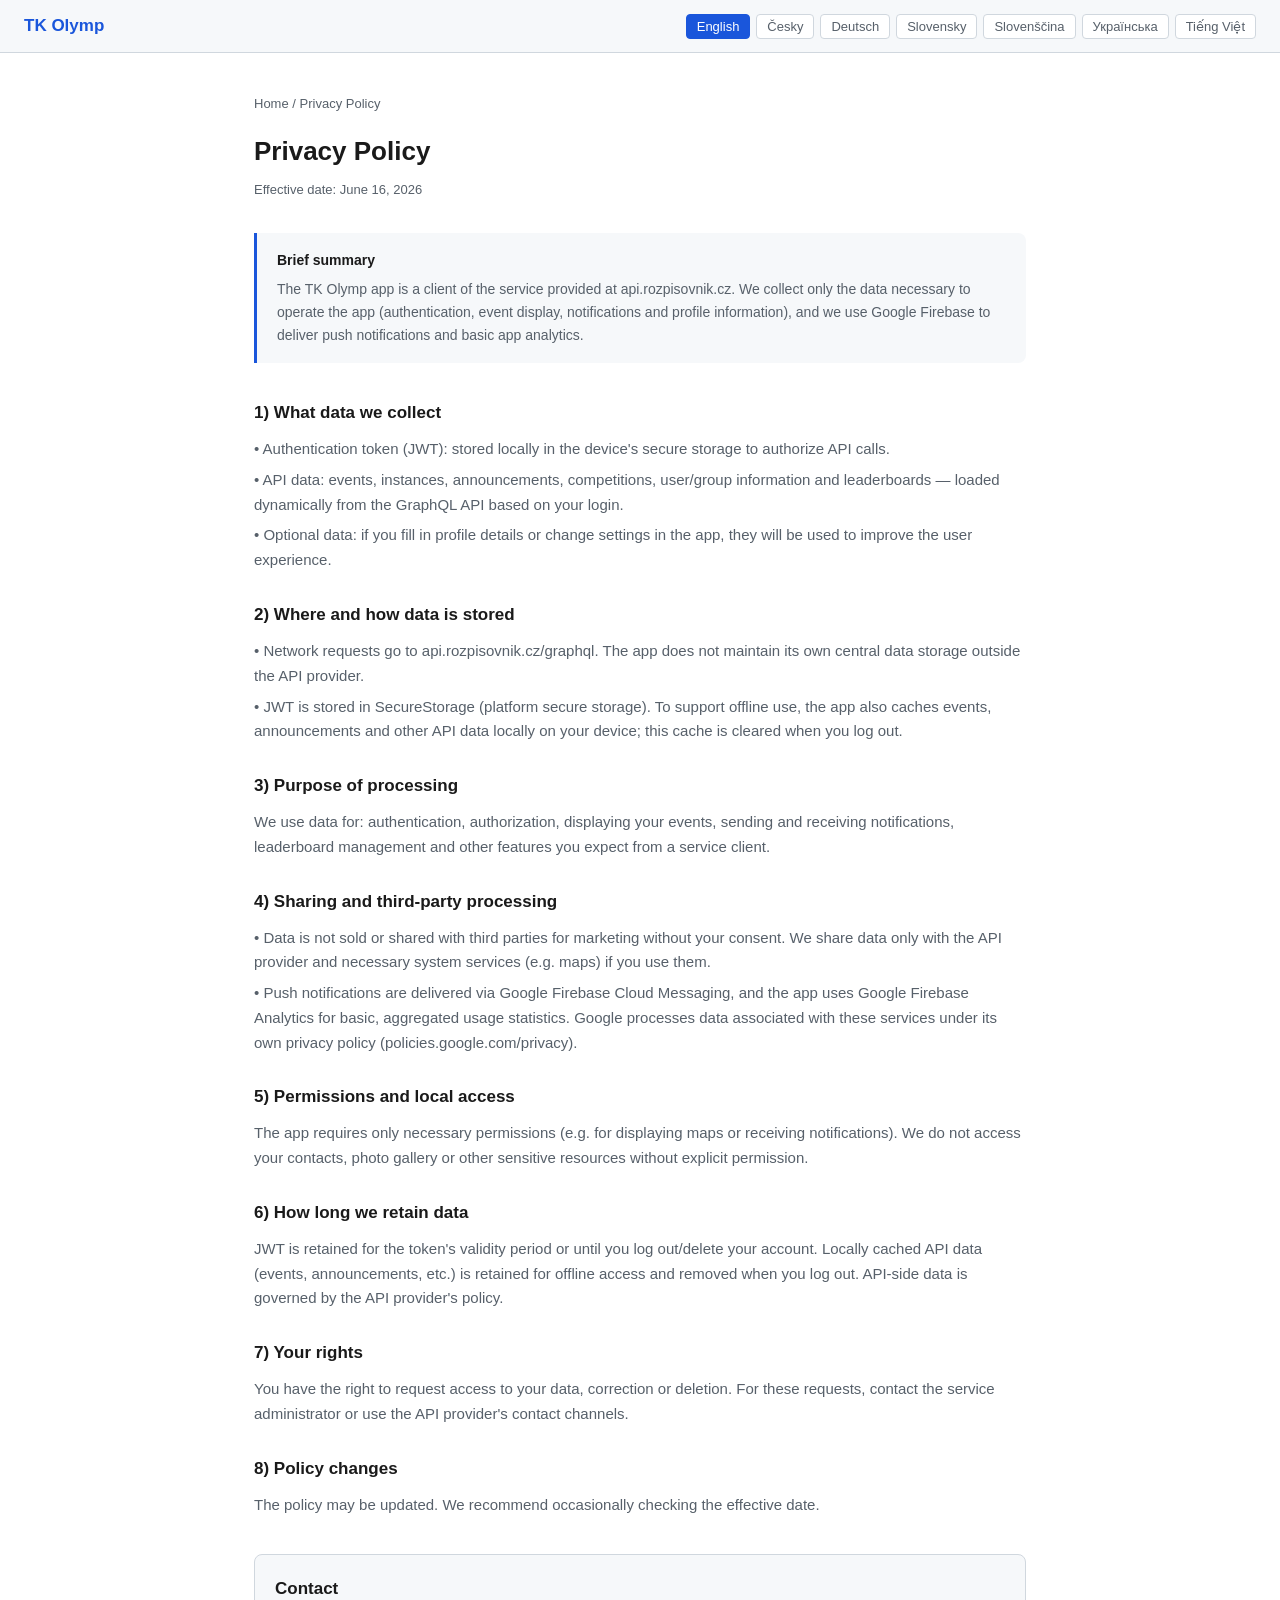
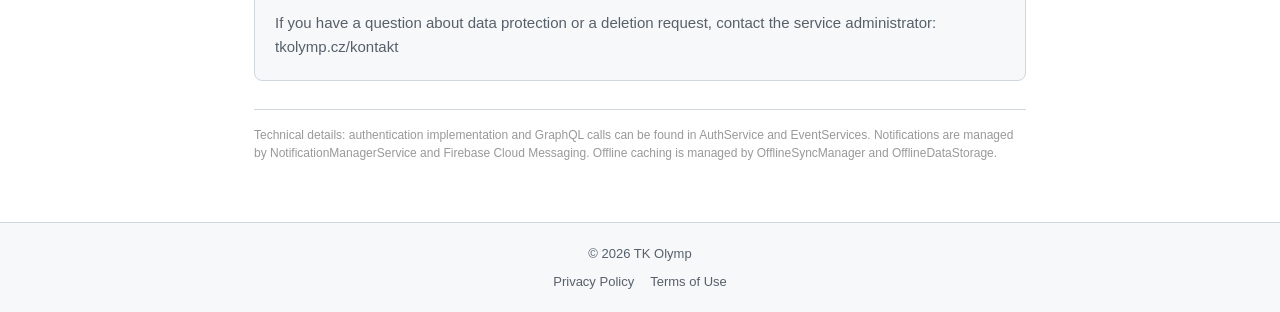
==== privacy/index.html @ d903c661 "Initial commit: privacy policy and terms of use in 7 languages Static GitHub Pages site with Privacy" ====
<!DOCTYPE html>
<html lang="en">
<head>
  <meta charset="UTF-8">
  <meta name="viewport" content="width=device-width, initial-scale=1.0">
  <title>Privacy Policy – TK Olymp</title>
  <link rel="stylesheet" href="../assets/style.css">
</head>
<body>
  <header>
    <a href="../index.html" class="logo">TK Olymp</a>
    <div class="lang-switcher" id="langSwitcher"></div>
  </header>

  <main>
    <div class="breadcrumb"><a href="../" id="breadcrumbHome">Home</a> / <span id="breadcrumbCurrent">Privacy Policy</span></div>
    <div class="doc-header">
      <h1 class="doc-page-title" id="pageTitle">Privacy Policy</h1>
      <div class="effective-date" id="effectiveDate"></div>
    </div>
    <div class="summary-box">
      <div class="summary-title" id="summaryTitle"></div>
      <div class="summary-text" id="summaryText"></div>
    </div>
    <div id="sections"></div>
    <div class="contact-box" id="contactBox">
      <div class="section-title" id="contactTitle"></div>
      <div class="section-body"><p id="contactText"></p></div>
    </div>
    <div class="technical-note" id="technicalNote"></div>
  </main>

  <footer>
    <div>© 2026 TK Olymp</div>
    <div class="footer-links">
      <a href="../privacy/" id="footerPrivacy">Privacy Policy</a>
      <a href="../terms/" id="footerTerms">Terms of Use</a>
    </div>
  </footer>

  <script>
  const CONTENT = {
    en: {
      pageTitle: "Privacy Policy",
      effectiveDate: "Effective date: June 16, 2026",
      summaryTitle: "Brief summary",
      summaryText: "The TK Olymp app is a client of the service provided at api.rozpisovnik.cz. We collect only the data necessary to operate the app (authentication, event display, notifications and profile information), and we use Google Firebase to deliver push notifications and basic app analytics.",
      sections: [
        { title: "1) What data we collect", body: ["• Authentication token (JWT): stored locally in the device's secure storage to authorize API calls.", "• API data: events, instances, announcements, competitions, user/group information and leaderboards — loaded dynamically from the GraphQL API based on your login.", "• Optional data: if you fill in profile details or change settings in the app, they will be used to improve the user experience."] },
        { title: "2) Where and how data is stored", body: ["• Network requests go to api.rozpisovnik.cz/graphql. The app does not maintain its own central data storage outside the API provider.", "• JWT is stored in SecureStorage (platform secure storage). To support offline use, the app also caches events, announcements and other API data locally on your device; this cache is cleared when you log out."] },
        { title: "3) Purpose of processing", body: ["We use data for: authentication, authorization, displaying your events, sending and receiving notifications, leaderboard management and other features you expect from a service client."] },
        { title: "4) Sharing and third-party processing", body: ["• Data is not sold or shared with third parties for marketing without your consent. We share data only with the API provider and necessary system services (e.g. maps) if you use them.", "• Push notifications are delivered via Google Firebase Cloud Messaging, and the app uses Google Firebase Analytics for basic, aggregated usage statistics. Google processes data associated with these services under its own privacy policy (policies.google.com/privacy)."] },
        { title: "5) Permissions and local access", body: ["The app requires only necessary permissions (e.g. for displaying maps or receiving notifications). We do not access your contacts, photo gallery or other sensitive resources without explicit permission."] },
        { title: "6) How long we retain data", body: ["JWT is retained for the token's validity period or until you log out/delete your account. Locally cached API data (events, announcements, etc.) is retained for offline access and removed when you log out. API-side data is governed by the API provider's policy."] },
        { title: "7) Your rights", body: ["You have the right to request access to your data, correction or deletion. For these requests, contact the service administrator or use the API provider's contact channels."] },
        { title: "8) Policy changes", body: ["The policy may be updated. We recommend occasionally checking the effective date."] },
      ],
      contactTitle: "Contact",
      contactText: "If you have a question about data protection or a deletion request, contact the service administrator: tkolymp.cz/kontakt",
      technicalNote: "Technical details: authentication implementation and GraphQL calls can be found in AuthService and EventServices. Notifications are managed by NotificationManagerService and Firebase Cloud Messaging. Offline caching is managed by OfflineSyncManager and OfflineDataStorage.",
      breadcrumbHome: "Home",
    },
    cs: {
      pageTitle: "Zásady ochrany osobních údajů",
      effectiveDate: "Datum účinnosti: 16. června 2026",
      summaryTitle: "Stručné shrnutí",
      summaryText: "Aplikace TK Olymp je klientem služby poskytované na api.rozpisovnik.cz. Shromažďujeme pouze nezbytná data pro provoz aplikace (autentizace, zobrazení událostí, oznámení a profilové informace) a používáme Google Firebase pro doručování notifikací a základní analytiku používání aplikace.",
      sections: [
        { title: "1) Jaká data shromažďujeme", body: ["• Autentizační token (JWT): ukládán lokálně ve zabezpečeném úložišti zařízení pro autorizaci volání API.", "• Data z API: události, instance, oznámení, soutěže, informace o uživatelích/skupinách a žebříčky — načítají se dynamicky z GraphQL API podle vašeho přihlášení.", "• Volitelná data: pokud v aplikaci vyplníte profilové údaje nebo upravíte nastavení, budou použita ke zlepšení uživatelské zkušenosti."] },
        { title: "2) Kde a jak jsou data uložena", body: ["• Síťové požadavky směřují na api.rozpisovnik.cz/graphql. Aplikace nevytváří vlastní centrální úložiště dat mimo poskytovatele API.", "• JWT je uložen v SecureStorage (platformní zabezpečené úložiště). Pro podporu offline používání aplikace také ukládá lokálně do zařízení události, oznámení a další data z API; tato lokální kopie se odstraní při odhlášení."] },
        { title: "3) Účel zpracování", body: ["Data používáme pro: autentizaci, autorizaci, zobrazování vašich událostí, odesílání a přijímání notifikací, správu žebříčků a dalších funkcí, které očekáváte od klienta služby."] },
        { title: "4) Sdílení a zpracování třetími stranami", body: ["• Data nejsou prodávána ani sdílena s třetími stranami pro marketing bez vašeho souhlasu. Sdílíme pouze s poskytovatelem API a s nezbytnými systémovými službami (např. mapy), pokud je použijete.", "• Push notifikace jsou doručovány přes Google Firebase Cloud Messaging a aplikace používá Google Firebase Analytics pro základní agregované statistiky používání. Google zpracovává data spojená s těmito službami podle vlastních zásad ochrany osobních údajů (policies.google.com/privacy)."] },
        { title: "5) Oprávnění a lokální přístup", body: ["Aplikace vyžaduje jen nezbytná oprávnění (např. pro zobrazování map nebo příjem notifikací). Nepřistupujeme k vašim kontaktům, fotogaleriím ani dalším citlivým zdrojům bez výslovného povolení."] },
        { title: "6) Jak dlouho data uchováváme", body: ["JWT je uchováván po dobu platnosti tokenu nebo dokud se odhlásíte/nesmažete účet. Lokálně uložená data z API (události, oznámení apod.) jsou uchovávána pro offline přístup a odstraněna při odhlášení. Data na straně API se řídí politikou poskytovatele API."] },
        { title: "7) Vaše práva", body: ["Máte právo požadovat přístup ke svým údajům, opravu nebo smazání. Pro tyto požadavky kontaktujte správce služby nebo použijte kontaktní kanály poskytovatele API."] },
        { title: "8) Změny zásad", body: ["Zásady mohou být aktualizovány. Doporučujeme občas zkontrolovat datum účinnosti."] },
      ],
      contactTitle: "Kontakt",
      contactText: "Máte-li dotaz k ochraně osobních údajů nebo žádost o výmaz, kontaktujte správce služby: tkolymp.cz/kontakt",
      technicalNote: "Technické detaily: implementace autentizace a volání GraphQL najdete v AuthService a EventServices. Notifikace spravuje NotificationManagerService a Firebase Cloud Messaging. Offline ukládání řeší OfflineSyncManager a OfflineDataStorage.",
      breadcrumbHome: "Domů",
    },
    de: {
      pageTitle: "Datenschutzrichtlinie",
      effectiveDate: "Gültigkeitsdatum: 16. Juni 2026",
      summaryTitle: "Kurze Zusammenfassung",
      summaryText: "Die TK-Olymp-App ist ein Client des Dienstes unter api.rozpisovnik.cz. Wir erfassen nur die für den Betrieb der App erforderlichen Daten (Authentifizierung, Ereignisanzeige, Benachrichtigungen und Profilinformationen) und nutzen Google Firebase zur Zustellung von Push-Benachrichtigungen und für grundlegende App-Analysen.",
      sections: [
        { title: "1) Welche Daten wir erfassen", body: ["• Authentifizierungstoken (JWT): lokal im sicheren Gerätespeicher gespeichert, um API-Aufrufe zu autorisieren.", "• API-Daten: Ereignisse, Instanzen, Ankündigungen, Wettbewerbe, Benutzer-/Gruppeninformationen und Ranglisten — dynamisch aus der GraphQL-API basierend auf Ihrer Anmeldung geladen.", "• Optionale Daten: Wenn Sie in der App Profildaten ausfüllen oder Einstellungen ändern, werden diese zur Verbesserung der Benutzererfahrung verwendet."] },
        { title: "2) Wo und wie Daten gespeichert werden", body: ["• Netzwerkanfragen gehen an api.rozpisovnik.cz/graphql. Die App unterhält keine eigene zentrale Datenspeicherung außerhalb des API-Anbieters.", "• JWT wird im SecureStorage (plattformsicherer Speicher) gespeichert. Zur Unterstützung der Offline-Nutzung speichert die App außerdem Ereignisse, Ankündigungen und andere API-Daten lokal auf Ihrem Gerät; dieser Cache wird beim Abmelden gelöscht."] },
        { title: "3) Zweck der Verarbeitung", body: ["Wir verwenden Daten für: Authentifizierung, Autorisierung, Anzeige Ihrer Ereignisse, Senden und Empfangen von Benachrichtigungen, Ranglisten-Verwaltung und andere Funktionen, die Sie von einem Dienst-Client erwarten."] },
        { title: "4) Weitergabe und Drittanbieterverarbeitung", body: ["• Daten werden nicht ohne Ihre Zustimmung für Marketing an Dritte verkauft oder weitergegeben. Wir teilen Daten nur mit dem API-Anbieter und notwendigen Systemdiensten (z. B. Karten), wenn Sie diese nutzen.", "• Push-Benachrichtigungen werden über Google Firebase Cloud Messaging zugestellt, und die App nutzt Google Firebase Analytics für grundlegende, aggregierte Nutzungsstatistiken. Google verarbeitet die mit diesen Diensten verbundenen Daten gemäß seiner eigenen Datenschutzrichtlinie (policies.google.com/privacy)."] },
        { title: "5) Berechtigungen und lokaler Zugriff", body: ["Die App benötigt nur notwendige Berechtigungen (z. B. für die Anzeige von Karten oder den Empfang von Benachrichtigungen). Wir greifen ohne ausdrückliche Genehmigung nicht auf Ihre Kontakte, Fotogalerie oder andere sensible Ressourcen zu."] },
        { title: "6) Wie lange wir Daten aufbewahren", body: ["JWT wird für die Gültigkeitsdauer des Tokens oder bis Sie sich abmelden/Ihr Konto löschen aufbewahrt. Lokal zwischengespeicherte API-Daten (Ereignisse, Ankündigungen usw.) werden für den Offline-Zugriff aufbewahrt und beim Abmelden entfernt. API-seitige Daten unterliegen der Richtlinie des API-Anbieters."] },
        { title: "7) Ihre Rechte", body: ["Sie haben das Recht, Zugang zu Ihren Daten, Berichtigung oder Löschung zu verlangen. Wenden Sie sich für diese Anfragen an den Dienstadministrator oder nutzen Sie die Kontaktkanäle des API-Anbieters."] },
        { title: "8) Änderungen der Richtlinie", body: ["Die Richtlinie kann aktualisiert werden. Wir empfehlen, das Gültigkeitsdatum gelegentlich zu überprüfen."] },
      ],
      contactTitle: "Kontakt",
      contactText: "Wenn Sie eine Frage zum Datenschutz oder einen Löschungsantrag haben, wenden Sie sich an den Dienstadministrator: tkolymp.cz/kontakt",
      technicalNote: "Technische Details: Authentifizierungsimplementierung und GraphQL-Aufrufe finden Sie in AuthService und EventServices. Benachrichtigungen werden vom NotificationManagerService und Firebase Cloud Messaging verwaltet. Die Offline-Zwischenspeicherung erfolgt über OfflineSyncManager und OfflineDataStorage.",
      breadcrumbHome: "Startseite",
    },
    sk: {
      pageTitle: "Zásady ochrany osobných údajov",
      effectiveDate: "Dátum účinnosti: 16. júna 2026",
      summaryTitle: "Stručné zhrnutie",
      summaryText: "Aplikácia TK Olymp je klientom služby poskytovanej na api.rozpisovnik.cz. Zhromažďujeme iba nevyhnutné údaje na prevádzku aplikácie (autentifikácia, zobrazenie udalostí, oznámenia a profilové informácie) a používame Google Firebase na doručovanie push notifikácií a základnú analytiku používania aplikácie.",
      sections: [
        { title: "1) Aké údaje zhromažďujeme", body: ["• Autentifikačný token (JWT): uložený lokálne v zabezpečenom úložisku zariadenia na autorizáciu volaní API.", "• Údaje z API: udalosti, inštancie, oznámenia, súťaže, informácie o používateľoch/skupinách a rebríčky — načítavajú sa dynamicky z GraphQL API podľa vášho prihlásenia.", "• Voliteľné údaje: ak v aplikácii vyplníte profilové údaje alebo upravíte nastavenia, budú použité na zlepšenie používateľského zážitku."] },
        { title: "2) Kde a ako sú údaje uložené", body: ["• Sieťové požiadavky smerujú na api.rozpisovnik.cz/graphql. Aplikácia nevytvára vlastné centrálne úložisko údajov mimo poskytovateľa API.", "• JWT je uložený v SecureStorage (platformné zabezpečené úložisko). Na podporu offline používania aplikácia tiež lokálne ukladá udalosti, oznámenia a ďalšie údaje z API na vaše zariadenie; táto kópia sa odstráni pri odhlásení."] },
        { title: "3) Účel spracovania", body: ["Údaje používame na: autentifikáciu, autorizáciu, zobrazovanie vašich udalostí, odosielanie a prijímanie notifikácií, správu rebríčkov a ďalších funkcií, ktoré očakávate od klienta služby."] },
        { title: "4) Zdieľanie a spracovanie tretími stranami", body: ["• Údaje nie sú predávané ani zdieľané s tretími stranami na marketing bez vášho súhlasu. Údaje zdieľame iba s poskytovateľom API a nevyhnutnými systémovými službami (napr. mapy), ak ich používate.", "• Push notifikácie sú doručované cez Google Firebase Cloud Messaging a aplikácia používa Google Firebase Analytics na základné agregované štatistiky používania. Google spracúva údaje spojené s týmito službami podľa svojich vlastných zásad ochrany osobných údajov (policies.google.com/privacy)."] },
        { title: "5) Oprávnenia a lokálny prístup", body: ["Aplikácia vyžaduje iba nevyhnutné oprávnenia (napr. na zobrazovanie máp alebo príjem notifikácií). Nepristupujeme k vašim kontaktom, fotogalérii ani iným citlivým zdrojom bez výslovného povolenia."] },
        { title: "6) Ako dlho údaje uchovávame", body: ["JWT je uchovávaný po dobu platnosti tokenu alebo kým sa neodhlásite/nezmažete účet. Lokálne uložené údaje z API (udalosti, oznámenia atď.) sú uchovávané pre offline prístup a odstránené pri odhlásení. Údaje na strane API sa riadia politikou poskytovateľa API."] },
        { title: "7) Vaše práva", body: ["Máte právo požadovať prístup k svojim údajom, opravu alebo výmaz. Pre tieto požiadavky kontaktujte správcu služby alebo použite kontaktné kanály poskytovateľa API."] },
        { title: "8) Zmeny zásad", body: ["Zásady môžu byť aktualizované. Odporúčame príležitostne skontrolovať dátum účinnosti."] },
      ],
      contactTitle: "Kontakt",
      contactText: "Ak máte otázku k ochrane osobných údajov alebo žiadosť o výmaz, kontaktujte správcu služby: tkolymp.cz/kontakt",
      technicalNote: "Technické detaily: implementácia autentifikácie a volania GraphQL nájdete v AuthService a EventServices. Notifikácie spravuje NotificationManagerService a Firebase Cloud Messaging. Offline ukladanie zabezpečuje OfflineSyncManager a OfflineDataStorage.",
      breadcrumbHome: "Domov",
    },
    sl: {
      pageTitle: "Politika zasebnosti",
      effectiveDate: "Datum veljavnosti: 16. junij 2026",
      summaryTitle: "Kratki povzetek",
      summaryText: "Aplikacija TK Olymp je odjemalec storitve na api.rozpisovnik.cz. Zbiramo le podatke, ki so nujni za delovanje aplikacije (avtentikacija, prikaz dogodkov, obvestila in profilne informacije), ter uporabljamo Google Firebase za dostavo potisnih obvestil in osnovno analitiko uporabe aplikacije.",
      sections: [
        { title: "1) Katere podatke zbiramo", body: ["• Žeton za avtentikacijo (JWT): shranjen lokalno v varnem pomnilniku naprave za avtorizacijo klicev API.", "• Podatki iz API: dogodki, primerki, obvestila, tekmovanja, informacije o uporabnikih/skupinah in lestvice — dinamično naloženo iz GraphQL API glede na vašo prijavo.", "• Neobvezni podatki: če v aplikaciji izpolnite profilne podatke ali spremenite nastavitve, bodo uporabljeni za izboljšanje uporabniške izkušnje."] },
        { title: "2) Kje in kako so podatki shranjeni", body: ["• Omrežne zahteve gredo na api.rozpisovnik.cz/graphql. Aplikacija ne vzdržuje lastnega centralnega shranjevanja podatkov zunaj ponudnika API.", "• JWT je shranjen v SecureStorage (platformno varno shranišče). Za podporo offline uporabe aplikacija na vašo napravo lokalno shrani tudi dogodke, obvestila in druge podatke iz API; ta lokalna kopija se izbriše ob odjavi."] },
        { title: "3) Namen obdelave", body: ["Podatke uporabljamo za: avtentikacijo, avtorizacijo, prikaz vaših dogodkov, pošiljanje in prejemanje obvestil, upravljanje lestvic in druge funkcije, ki jih pričakujete od odjemalca storitve."] },
        { title: "4) Deljenje in obdelava s tretjimi osebami", body: ["• Podatkov brez vašega soglasja ne prodajamo ali delimo s tretjimi osebami za trženje. Podatke delimo samo s ponudnikom API in nujnimi sistemskimi storitvami (npr. zemljevidi), če jih uporabljate.", "• Potisna obvestila so dostavljena prek Google Firebase Cloud Messaging, aplikacija pa uporablja Google Firebase Analytics za osnovne, agregirane statistike uporabe. Google obdeluje podatke, povezane s temi storitvami, v skladu s svojo lastno politiko zasebnosti (policies.google.com/privacy)."] },
        { title: "5) Dovoljenja in lokalni dostop", body: ["Aplikacija zahteva le nujna dovoljenja (npr. za prikaz zemljevidov ali prejemanje obvestil). Brez izrecnega dovoljenja ne dostopamo do vaših stikov, fotogalerije ali drugih občutljivih virov."] },
        { title: "6) Kako dolgo hranimo podatke", body: ["JWT se hrani za čas veljavnosti žetona ali dokler se ne odjavite/izbrišete računa. Lokalno shranjeni podatki iz API (dogodki, obvestila itd.) so shranjeni za offline dostop in odstranjeni ob odjavi. Podatki na strani API se ravnajo po pravilih ponudnika API."] },
        { title: "7) Vaše pravice", body: ["Imate pravico zahtevati dostop do svojih podatkov, popravek ali izbris. Za te zahteve se obrnite na skrbnika storitve ali uporabite kontaktne kanale ponudnika API."] },
        { title: "8) Spremembe pravilnika", body: ["Pravilnik se lahko posodobi. Priporočamo, da občasno preverite datum veljavnosti."] },
      ],
      contactTitle: "Kontakt",
      contactText: "Če imate vprašanje o varstvu podatkov ali zahtevo za izbris, se obrnite na skrbnika storitve: tkolymp.cz/kontakt",
      technicalNote: "Tehnične podrobnosti: implementacijo avtentikacije in klice GraphQL najdete v AuthService in EventServices. Obvestila upravljata NotificationManagerService in Firebase Cloud Messaging. Offline predpomnjenje upravljata OfflineSyncManager in OfflineDataStorage.",
      breadcrumbHome: "Domov",
    },
    uk: {
      pageTitle: "Політика конфіденційності",
      effectiveDate: "Дата набрання чинності: 16 червня 2026 року",
      summaryTitle: "Короткий підсумок",
      summaryText: "Додаток TK Olymp є клієнтом сервісу api.rozpisovnik.cz. Ми збираємо лише ті дані, які необхідні для роботи додатку (автентифікація, відображення заходів, сповіщення та інформація профілю), а також використовуємо Google Firebase для доставки push-сповіщень та базової аналітики використання додатку.",
      sections: [
        { title: "1) Які дані ми збираємо", body: ["• Токен автентифікації (JWT): зберігається локально у захищеному сховищі пристрою для авторизації викликів API.", "• Дані з API: заходи, екземпляри, оголошення, змагання, інформація про користувачів/групи та таблиці лідерів — динамічно завантажуються з GraphQL API відповідно до вашого входу.", "• Необов'язкові дані: якщо ви заповнюєте дані профілю або змінюєте налаштування в додатку, вони будуть використані для покращення вашого досвіду."] },
        { title: "2) Де і як зберігаються дані", body: ["• Мережеві запити надсилаються на api.rozpisovnik.cz/graphql. Додаток не підтримує власного центрального сховища даних поза постачальником API.", "• JWT зберігається в SecureStorage (платформне захищене сховище). Для підтримки роботи без інтернету додаток також локально зберігає на вашому пристрої заходи, оголошення та інші дані з API; ця локальна копія видаляється при виході з системи."] },
        { title: "3) Мета обробки", body: ["Ми використовуємо дані для: автентифікації, авторизації, відображення ваших заходів, надсилання та отримання сповіщень, керування таблицями лідерів та інших функцій, які ви очікуєте від клієнта сервісу."] },
        { title: "4) Передача та обробка третіми особами", body: ["• Ми не продаємо і не передаємо дані третім особам для маркетингових цілей без вашої згоди. Ми передаємо дані лише постачальнику API та необхідним системним сервісам (наприклад, картам), якщо ви їх використовуєте.", "• Push-сповіщення доставляються через Google Firebase Cloud Messaging, а додаток використовує Google Firebase Analytics для базової, агрегованої статистики використання. Google обробляє дані, пов'язані з цими сервісами, відповідно до власної політики конфіденційності (policies.google.com/privacy)."] },
        { title: "5) Дозволи та локальний доступ", body: ["Додаток запитує лише необхідні дозволи (наприклад, для відображення карт або отримання сповіщень). Без явного дозволу ми не отримуємо доступ до ваших контактів, фотогалереї або інших конфіденційних ресурсів."] },
        { title: "6) Як довго ми зберігаємо дані", body: ["JWT зберігається протягом терміну дії токена або до виходу з системи/видалення акаунта. Локально збережені дані з API (заходи, оголошення тощо) зберігаються для доступу без інтернету та видаляються при виході з системи. Дані на стороні API регулюються правилами постачальника API."] },
        { title: "7) Ваші права", body: ["Ви маєте право запитувати доступ до своїх даних, їх виправлення або видалення. Для таких запитів зверніться до адміністратора сервісу або скористайтеся контактними каналами постачальника API."] },
        { title: "8) Зміни до політики", body: ["Політика може оновлюватися. Рекомендуємо час від часу перевіряти дату набрання чинності."] },
      ],
      contactTitle: "Контакт",
      contactText: "Якщо у вас є питання щодо захисту даних або запит на видалення, зверніться до адміністратора сервісу: tkolymp.cz/kontakt",
      technicalNote: "Технічні деталі: реалізацію автентифікації та виклики GraphQL можна знайти в AuthService та EventServices. Сповіщеннями керують NotificationManagerService та Firebase Cloud Messaging. Кешуванням для роботи без інтернету керують OfflineSyncManager та OfflineDataStorage.",
      breadcrumbHome: "Головна",
    },
    vi: {
      pageTitle: "Chính sách bảo mật",
      effectiveDate: "Ngày có hiệu lực: 16 tháng 6 năm 2026",
      summaryTitle: "Tóm tắt ngắn gọn",
      summaryText: "Ứng dụng TK Olymp là khách hàng của dịch vụ tại api.rozpisovnik.cz. Chúng tôi chỉ thu thập dữ liệu cần thiết để vận hành ứng dụng (xác thực, hiển thị sự kiện, thông báo và thông tin hồ sơ), và chúng tôi sử dụng Google Firebase để gửi thông báo đẩy và phân tích sử dụng ứng dụng cơ bản.",
      sections: [
        { title: "1) Dữ liệu chúng tôi thu thập", body: ["• Mã thông báo xác thực (JWT): được lưu trữ cục bộ trong bộ nhớ an toàn của thiết bị để ủy quyền các lệnh gọi API.", "• Dữ liệu từ API: sự kiện, phiên bản, thông báo, giải đấu, thông tin người dùng/nhóm và bảng xếp hạng — được tải động từ GraphQL API dựa trên đăng nhập của bạn.", "• Dữ liệu tùy chọn: nếu bạn điền thông tin hồ sơ hoặc thay đổi cài đặt trong ứng dụng, chúng sẽ được sử dụng để cải thiện trải nghiệm người dùng."] },
        { title: "2) Dữ liệu được lưu trữ ở đâu và như thế nào", body: ["• Các yêu cầu mạng đến api.rozpisovnik.cz/graphql. Ứng dụng không duy trì kho lưu trữ dữ liệu trung tâm riêng bên ngoài nhà cung cấp API.", "• JWT được lưu trong SecureStorage (bộ nhớ an toàn của nền tảng). Để hỗ trợ sử dụng ngoại tuyến, ứng dụng cũng lưu trữ cục bộ trên thiết bị của bạn các sự kiện, thông báo và dữ liệu API khác; bộ nhớ đệm này sẽ bị xóa khi bạn đăng xuất."] },
        { title: "3) Mục đích xử lý", body: ["Chúng tôi sử dụng dữ liệu để: xác thực, ủy quyền, hiển thị sự kiện của bạn, gửi và nhận thông báo, quản lý bảng xếp hạng và các tính năng khác mà bạn mong đợi từ khách hàng dịch vụ."] },
        { title: "4) Chia sẻ và xử lý bởi bên thứ ba", body: ["• Chúng tôi không bán hoặc chia sẻ dữ liệu với bên thứ ba cho mục đích tiếp thị mà không có sự đồng ý của bạn. Chúng tôi chỉ chia sẻ dữ liệu với nhà cung cấp API và các dịch vụ hệ thống cần thiết (ví dụ: bản đồ), nếu bạn sử dụng chúng.", "• Thông báo đẩy được gửi qua Google Firebase Cloud Messaging, và ứng dụng sử dụng Google Firebase Analytics để thống kê sử dụng cơ bản, tổng hợp. Google xử lý dữ liệu liên quan đến các dịch vụ này theo chính sách bảo mật riêng của họ (policies.google.com/privacy)."] },
        { title: "5) Quyền và truy cập cục bộ", body: ["Ứng dụng chỉ yêu cầu các quyền cần thiết (ví dụ: để hiển thị bản đồ hoặc nhận thông báo). Không có sự đồng ý rõ ràng, chúng tôi không truy cập danh bạ, thư viện ảnh hoặc tài nguyên nhạy cảm khác của bạn."] },
        { title: "6) Thời gian lưu trữ dữ liệu", body: ["JWT được lưu trữ trong thời hạn hiệu lực của token hoặc cho đến khi bạn đăng xuất/xóa tài khoản. Dữ liệu API được lưu trữ cục bộ (sự kiện, thông báo, v.v.) được giữ lại để truy cập ngoại tuyến và bị xóa khi bạn đăng xuất. Dữ liệu phía API được điều chỉnh bởi các quy tắc của nhà cung cấp API."] },
        { title: "7) Quyền của bạn", body: ["Bạn có quyền yêu cầu quyền truy cập vào dữ liệu của mình, sửa chữa hoặc xóa. Để có những yêu cầu này, hãy liên hệ với quản trị viên dịch vụ hoặc sử dụng các kênh liên hệ của nhà cung cấp API."] },
        { title: "8) Thay đổi chính sách", body: ["Chính sách có thể được cập nhật. Chúng tôi khuyến nghị bạn thỉnh thoảng kiểm tra ngày có hiệu lực."] },
      ],
      contactTitle: "Liên hệ",
      contactText: "Nếu bạn có câu hỏi về bảo vệ dữ liệu hoặc yêu cầu xóa, hãy liên hệ với quản trị viên dịch vụ: tkolymp.cz/kontakt",
      technicalNote: "Chi tiết kỹ thuật: triển khai xác thực và các cuộc gọi GraphQL có thể được tìm thấy trong AuthService và EventServices. Thông báo được quản lý bởi NotificationManagerService và Firebase Cloud Messaging. Bộ nhớ đệm ngoại tuyến được quản lý bởi OfflineSyncManager và OfflineDataStorage.",
      breadcrumbHome: "Trang chủ",
    },
  };

  const LANG_NAMES = { en: "English", cs: "Česky", de: "Deutsch", sk: "Slovensky", sl: "Slovenščina", uk: "Українська", vi: "Tiếng Việt" };

  function detectLang() {
    const p = new URLSearchParams(window.location.search).get('lang');
    if (p && CONTENT[p]) return p;
    const stored = localStorage.getItem('tkolymp-lang');
    if (stored && CONTENT[stored]) return stored;
    const bl = (navigator.language || 'en').split('-')[0];
    const mapped = bl === 'ua' ? 'uk' : bl;
    return CONTENT[mapped] ? mapped : 'en';
  }

  function applyLang(lang) {
    localStorage.setItem('tkolymp-lang', lang);
    const C = CONTENT[lang];

    document.getElementById('breadcrumbHome').textContent = C.breadcrumbHome;
    document.getElementById('breadcrumbCurrent').textContent = C.pageTitle;
    document.getElementById('pageTitle').textContent = C.pageTitle;
    document.getElementById('effectiveDate').textContent = C.effectiveDate;
    document.getElementById('summaryTitle').textContent = C.summaryTitle;
    document.getElementById('summaryText').textContent = C.summaryText;
    document.getElementById('contactTitle').textContent = C.contactTitle;
    document.getElementById('contactText').textContent = C.contactText;
    document.getElementById('technicalNote').textContent = C.technicalNote;
    document.getElementById('footerPrivacy').textContent = C.pageTitle;
    document.getElementById('footerTerms').textContent = lang === 'en' ? 'Terms of Use' : (CONTENT[lang] ? C.pageTitle === C.pageTitle : '');

    // Footer terms label per lang
    const termsLabels = { en: "Terms of Use", cs: "Podmínky používání", de: "Nutzungsbedingungen", sk: "Podmienky používania", sl: "Pogoji uporabe", uk: "Умови використання", vi: "Điều khoản sử dụng" };
    document.getElementById('footerTerms').textContent = termsLabels[lang] || "Terms of Use";

    document.getElementById('footerPrivacy').href = `../privacy/?lang=${lang}`;
    document.getElementById('footerTerms').href = `../terms/?lang=${lang}`;
    document.getElementById('breadcrumbHome').href = `../?lang=${lang}`;
    document.title = `${C.pageTitle} – TK Olymp`;

    // Render sections
    const container = document.getElementById('sections');
    container.innerHTML = '';
    C.sections.forEach(sec => {
      const div = document.createElement('div');
      div.className = 'doc-section';
      const h2 = document.createElement('h2');
      h2.className = 'section-title';
      h2.textContent = sec.title;
      div.appendChild(h2);
      const body = document.createElement('div');
      body.className = 'section-body';
      sec.body.forEach(line => {
        const p = document.createElement('p');
        p.textContent = line;
        body.appendChild(p);
      });
      div.appendChild(body);
      container.appendChild(div);
    });

    document.querySelectorAll('.lang-btn').forEach(b => b.classList.toggle('active', b.dataset.lang === lang));
    const url = new URL(window.location);
    url.searchParams.set('lang', lang);
    history.replaceState({}, '', url);
  }

  // Build lang switcher
  const switcher = document.getElementById('langSwitcher');
  Object.entries(LANG_NAMES).forEach(([code, name]) => {
    const btn = document.createElement('button');
    btn.className = 'lang-btn';
    btn.dataset.lang = code;
    btn.textContent = name;
    btn.onclick = () => applyLang(code);
    switcher.appendChild(btn);
  });

  applyLang(detectLang());
  </script>
</body>
</html>
---- assets/style.css ----
:root {
  --bg: #ffffff;
  --surface: #f6f8fa;
  --text: #1a1a1a;
  --text-secondary: #57606a;
  --accent: #1a56db;
  --border: #d0d7de;
  --max-width: 820px;
  --font: -apple-system, BlinkMacSystemFont, "Segoe UI", Roboto, sans-serif;
}

* { box-sizing: border-box; margin: 0; padding: 0; }

body {
  font-family: var(--font);
  font-size: 16px;
  line-height: 1.65;
  color: var(--text);
  background: var(--bg);
  min-height: 100vh;
  display: flex;
  flex-direction: column;
}

a { color: var(--accent); }

/* Header */
header {
  background: var(--surface);
  border-bottom: 1px solid var(--border);
  padding: 12px 24px;
  display: flex;
  align-items: center;
  justify-content: space-between;
  gap: 16px;
  flex-wrap: wrap;
  position: sticky;
  top: 0;
  z-index: 10;
}

.logo {
  font-size: 17px;
  font-weight: 700;
  color: var(--accent);
  text-decoration: none;
  white-space: nowrap;
}

.lang-switcher {
  display: flex;
  gap: 6px;
  flex-wrap: wrap;
}

.lang-btn {
  padding: 4px 10px;
  border: 1px solid var(--border);
  border-radius: 4px;
  background: var(--bg);
  cursor: pointer;
  font-size: 13px;
  color: var(--text-secondary);
  transition: background 0.12s, color 0.12s, border-color 0.12s;
  font-family: var(--font);
}

.lang-btn:hover { border-color: var(--accent); color: var(--accent); }

.lang-btn.active {
  background: var(--accent);
  color: #fff;
  border-color: var(--accent);
}

/* Main content */
main {
  flex: 1;
  max-width: var(--max-width);
  margin: 0 auto;
  padding: 40px 24px 60px;
  width: 100%;
}

/* Index page */
.hero {
  text-align: center;
  padding: 48px 0 40px;
}

.hero h1 {
  font-size: 30px;
  font-weight: 700;
  margin-bottom: 10px;
}

.hero p {
  color: var(--text-secondary);
  font-size: 16px;
}

.doc-grid {
  display: grid;
  grid-template-columns: 1fr 1fr;
  gap: 16px;
  max-width: 560px;
  margin: 36px auto 0;
}

.doc-card {
  display: block;
  padding: 28px 24px;
  background: var(--surface);
  border: 1px solid var(--border);
  border-radius: 10px;
  text-decoration: none;
  color: var(--text);
  transition: border-color 0.15s, box-shadow 0.15s;
}

.doc-card:hover {
  border-color: var(--accent);
  box-shadow: 0 2px 12px rgba(26, 86, 219, 0.1);
}

.card-icon { font-size: 30px; margin-bottom: 12px; }
.card-title { font-size: 16px; font-weight: 600; margin-bottom: 6px; }
.card-desc { font-size: 13px; color: var(--text-secondary); }

/* Legal document */
.doc-header { margin-bottom: 32px; }
.doc-page-title { font-size: 26px; font-weight: 700; margin-bottom: 6px; }

.breadcrumb {
  font-size: 13px;
  color: var(--text-secondary);
  margin-bottom: 16px;
}

.breadcrumb a { color: var(--text-secondary); text-decoration: none; }
.breadcrumb a:hover { color: var(--accent); }

.effective-date {
  font-size: 13px;
  color: var(--text-secondary);
  margin-top: 6px;
}

.summary-box {
  background: var(--surface);
  border-left: 3px solid var(--accent);
  padding: 16px 20px;
  border-radius: 0 8px 8px 0;
  margin: 24px 0 36px;
}

.summary-box .summary-title {
  font-size: 14px;
  font-weight: 600;
  margin-bottom: 6px;
  color: var(--text);
}

.summary-box .summary-text {
  font-size: 14px;
  color: var(--text-secondary);
}

.doc-section { margin-bottom: 28px; }

.section-title {
  font-size: 17px;
  font-weight: 600;
  margin-bottom: 10px;
  color: var(--text);
}

.section-body {
  font-size: 15px;
  color: var(--text-secondary);
}

.section-body p { margin-bottom: 6px; }
.section-body p:last-child { margin-bottom: 0; }

.contact-box {
  background: var(--surface);
  border: 1px solid var(--border);
  border-radius: 8px;
  padding: 20px;
  margin-top: 36px;
}

.contact-box .section-title { margin-bottom: 8px; }

.technical-note {
  font-size: 12px;
  color: #999;
  margin-top: 28px;
  padding-top: 16px;
  border-top: 1px solid var(--border);
  line-height: 1.5;
}

/* Footer */
footer {
  text-align: center;
  padding: 20px 24px;
  font-size: 13px;
  color: var(--text-secondary);
  border-top: 1px solid var(--border);
  background: var(--surface);
}

footer a { color: var(--text-secondary); text-decoration: none; }
footer a:hover { color: var(--accent); }
.footer-links { display: flex; gap: 16px; justify-content: center; margin-top: 6px; }

@media (max-width: 500px) {
  .doc-grid { grid-template-columns: 1fr; }
  .doc-page-title { font-size: 22px; }
  main { padding: 28px 16px 48px; }
}
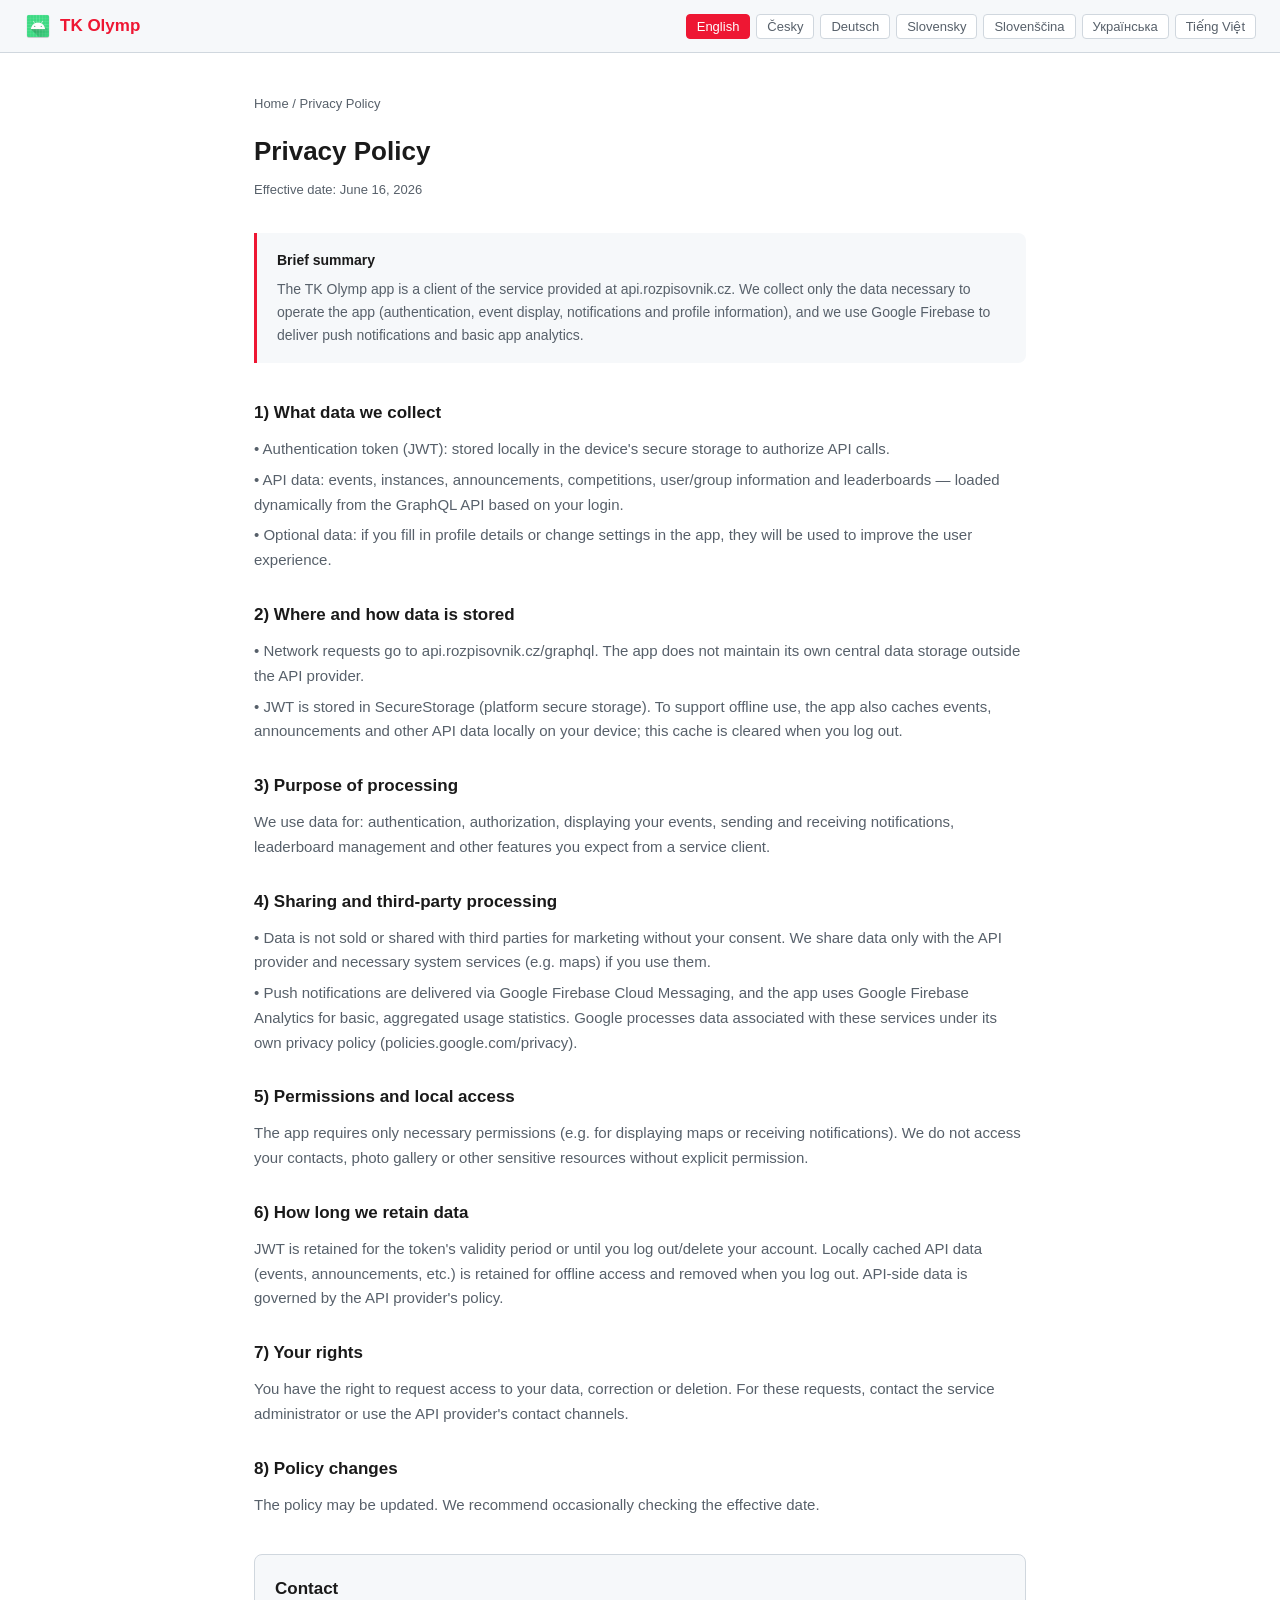
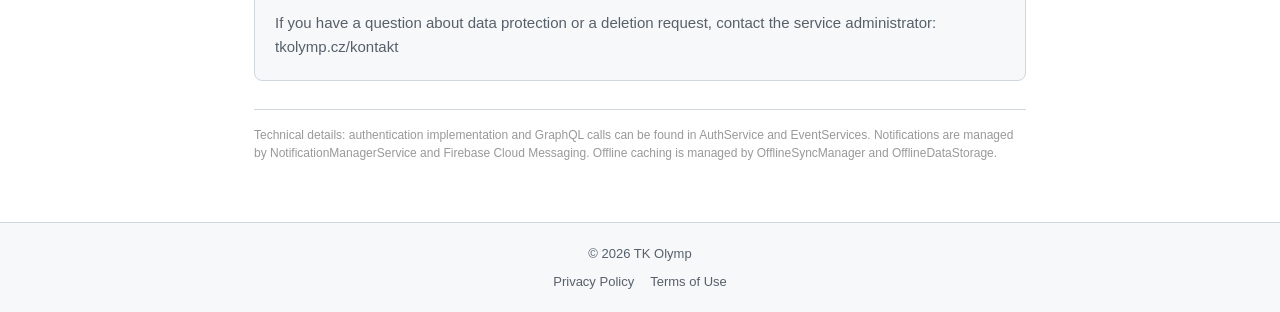
==== commit 5b3557fa: "feat: use app primary color, add app icon to header and favicon" ====
--- a/privacy/index.html
+++ b/privacy/index.html
@@ -5,10 +5,11 @@
   <meta name="viewport" content="width=device-width, initial-scale=1.0">
   <title>Privacy Policy – TK Olymp</title>
   <link rel="stylesheet" href="../assets/style.css">
+  <link rel="icon" href="../assets/icon.png">
 </head>
 <body>
   <header>
-    <a href="../index.html" class="logo">TK Olymp</a>
+    <a href="../index.html" class="logo"><img src="../assets/icon.png" class="site-icon" alt="">TK Olymp</a>
     <div class="lang-switcher" id="langSwitcher"></div>
   </header>
 
--- a/assets/style.css
+++ b/assets/style.css
@@ -3,7 +3,7 @@
   --surface: #f6f8fa;
   --text: #1a1a1a;
   --text-secondary: #57606a;
-  --accent: #1a56db;
+  --accent: #EE1733;
   --border: #d0d7de;
   --max-width: 820px;
   --font: -apple-system, BlinkMacSystemFont, "Segoe UI", Roboto, sans-serif;
@@ -40,11 +40,21 @@
 }
 
 .logo {
+  display: flex;
+  align-items: center;
+  gap: 8px;
   font-size: 17px;
   font-weight: 700;
   color: var(--accent);
   text-decoration: none;
   white-space: nowrap;
+}
+
+.site-icon {
+  width: 28px;
+  height: 28px;
+  border-radius: 6px;
+  flex-shrink: 0;
 }
 
 .lang-switcher {
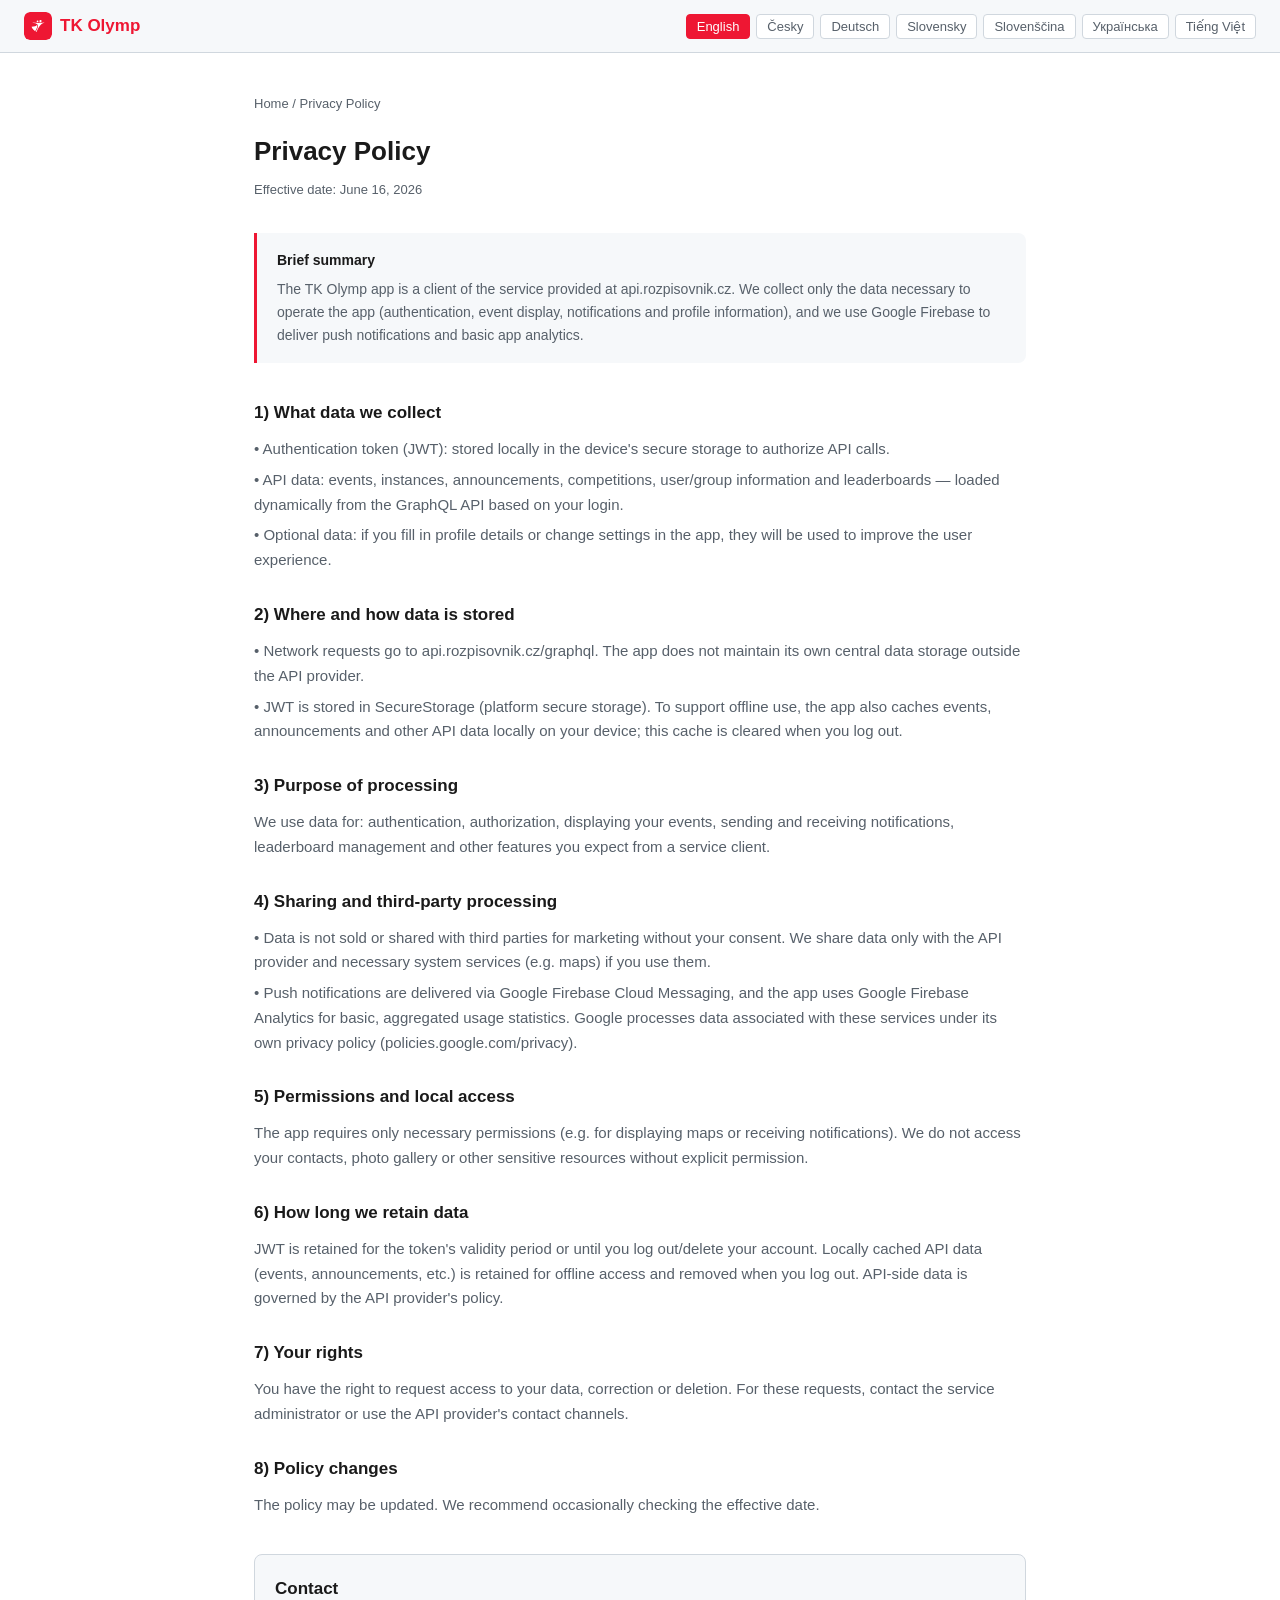
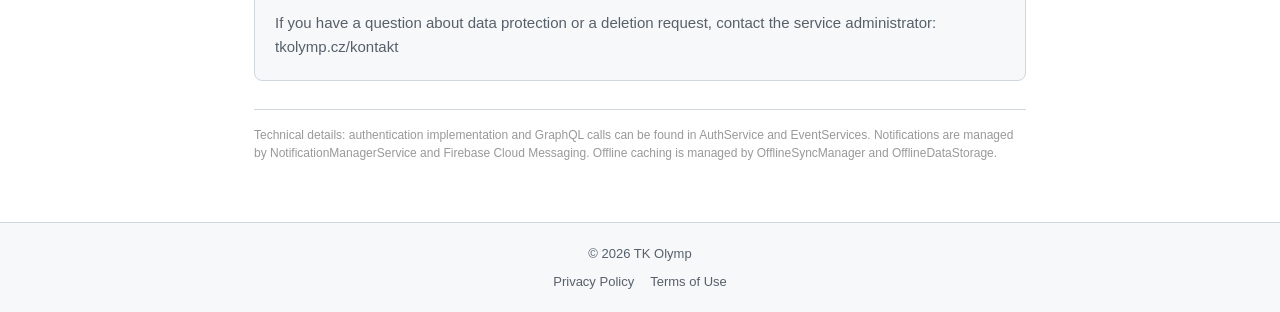
==== commit b4386ad1: "fix: replace placeholder PNG with SVG dancer couple icon" ====
--- a/privacy/index.html
+++ b/privacy/index.html
@@ -5,11 +5,11 @@
   <meta name="viewport" content="width=device-width, initial-scale=1.0">
   <title>Privacy Policy – TK Olymp</title>
   <link rel="stylesheet" href="../assets/style.css">
-  <link rel="icon" href="../assets/icon.png">
+  <link rel="icon" href="../assets/icon.svg">
 </head>
 <body>
   <header>
-    <a href="../index.html" class="logo"><img src="../assets/icon.png" class="site-icon" alt="">TK Olymp</a>
+    <a href="../index.html" class="logo"><img src="../assets/icon.svg" class="site-icon" alt="">TK Olymp</a>
     <div class="lang-switcher" id="langSwitcher"></div>
   </header>
 
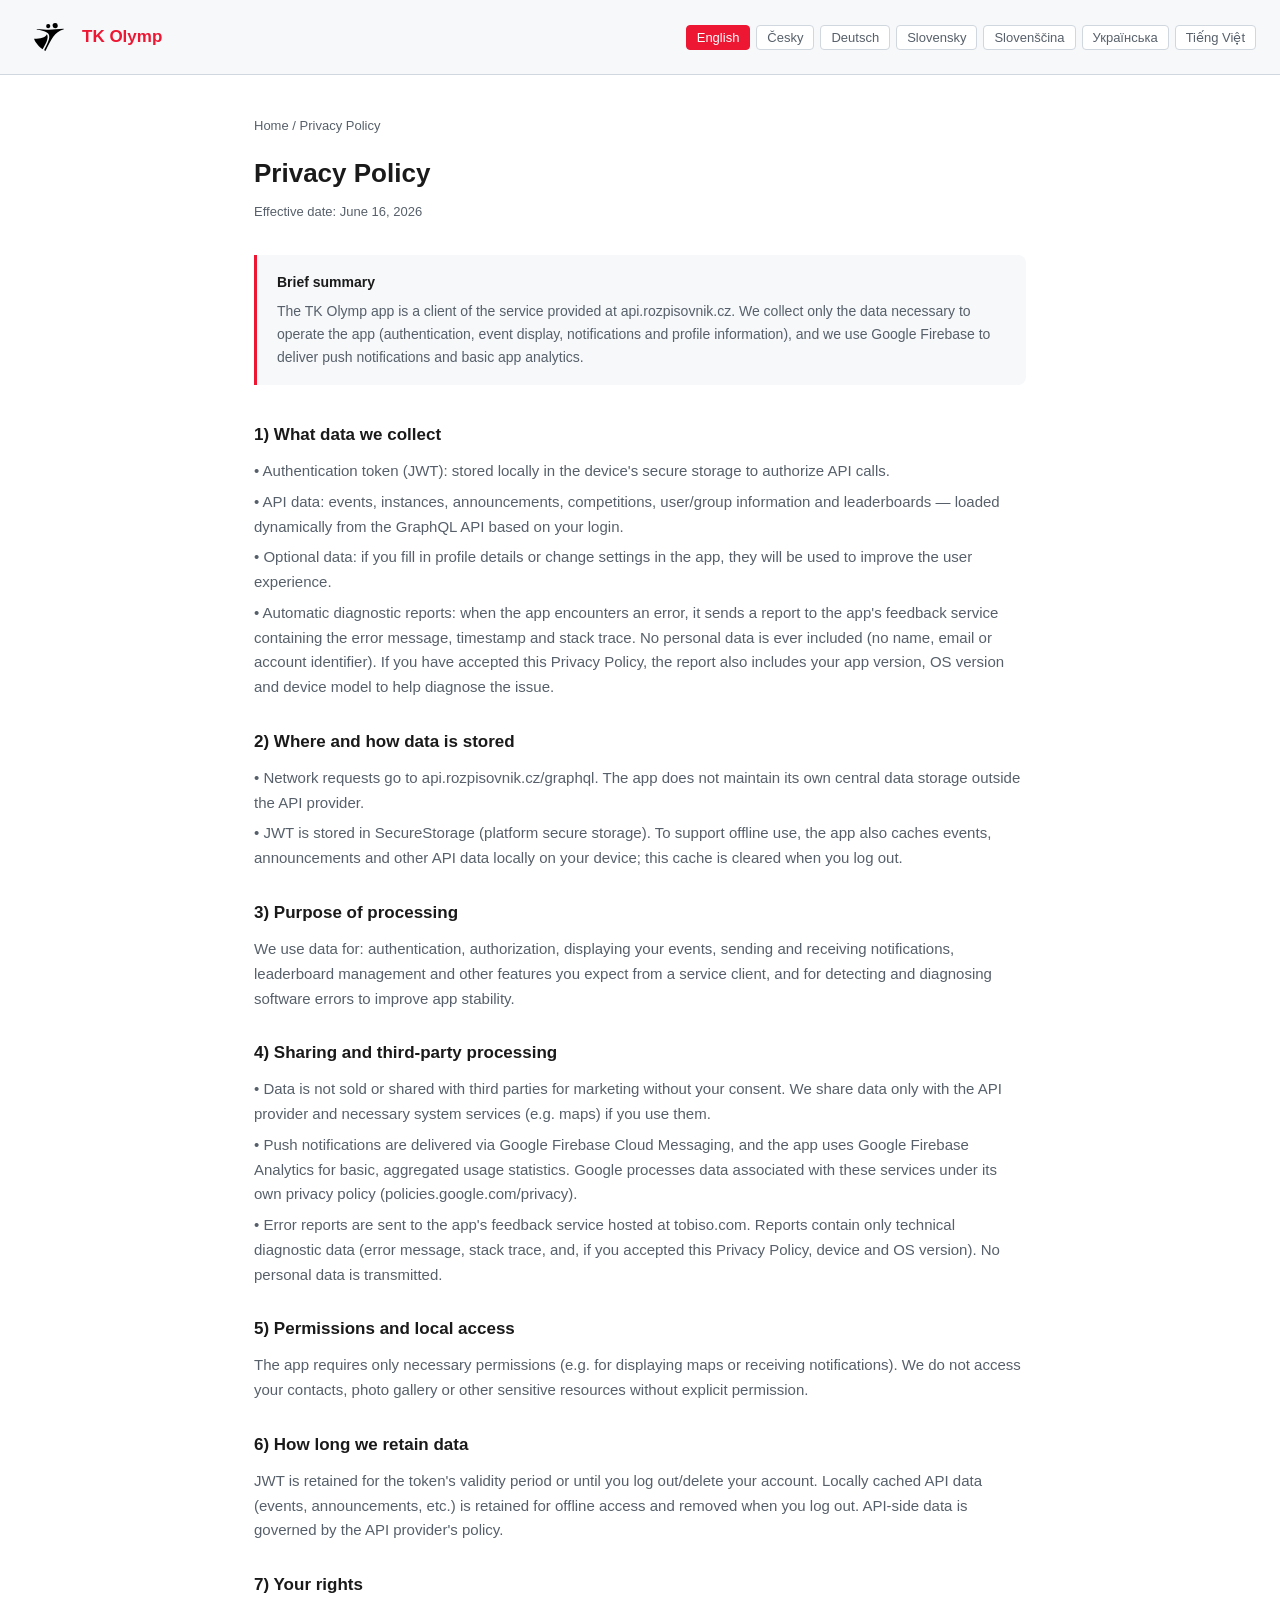
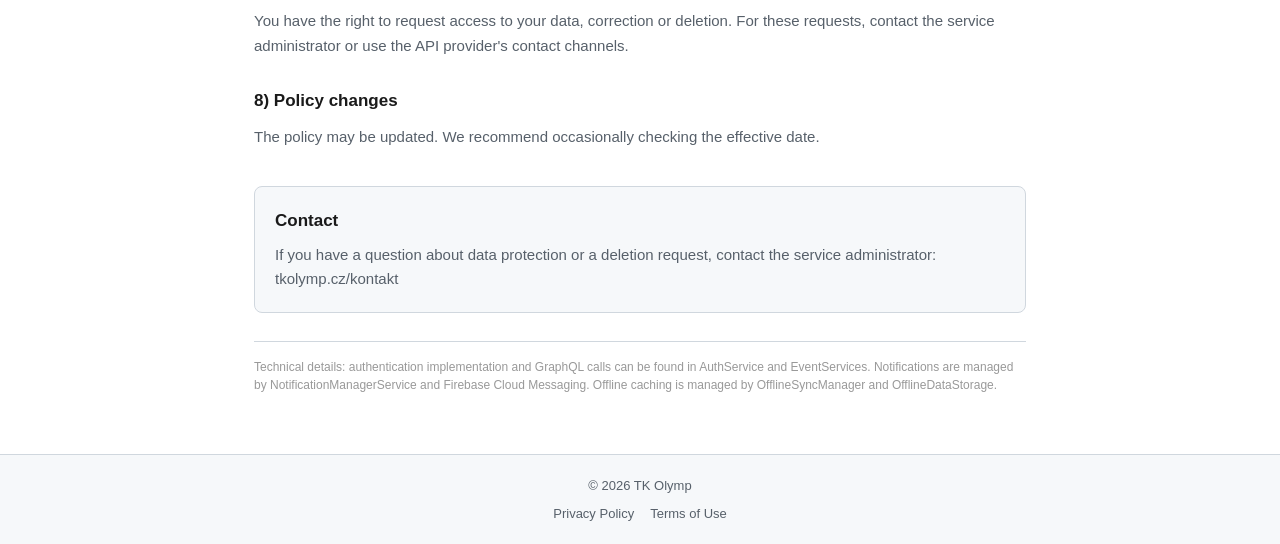
==== commit 6aacf265: "updates policy to add auto error reposting" ====
--- a/privacy/index.html
+++ b/privacy/index.html
@@ -47,10 +47,10 @@
       summaryTitle: "Brief summary",
       summaryText: "The TK Olymp app is a client of the service provided at api.rozpisovnik.cz. We collect only the data necessary to operate the app (authentication, event display, notifications and profile information), and we use Google Firebase to deliver push notifications and basic app analytics.",
       sections: [
-        { title: "1) What data we collect", body: ["• Authentication token (JWT): stored locally in the device's secure storage to authorize API calls.", "• API data: events, instances, announcements, competitions, user/group information and leaderboards — loaded dynamically from the GraphQL API based on your login.", "• Optional data: if you fill in profile details or change settings in the app, they will be used to improve the user experience."] },
+        { title: "1) What data we collect", body: ["• Authentication token (JWT): stored locally in the device's secure storage to authorize API calls.", "• API data: events, instances, announcements, competitions, user/group information and leaderboards — loaded dynamically from the GraphQL API based on your login.", "• Optional data: if you fill in profile details or change settings in the app, they will be used to improve the user experience.", "• Automatic diagnostic reports: when the app encounters an error, it sends a report to the app's feedback service containing the error message, timestamp and stack trace. No personal data is ever included (no name, email or account identifier). If you have accepted this Privacy Policy, the report also includes your app version, OS version and device model to help diagnose the issue."] },
         { title: "2) Where and how data is stored", body: ["• Network requests go to api.rozpisovnik.cz/graphql. The app does not maintain its own central data storage outside the API provider.", "• JWT is stored in SecureStorage (platform secure storage). To support offline use, the app also caches events, announcements and other API data locally on your device; this cache is cleared when you log out."] },
-        { title: "3) Purpose of processing", body: ["We use data for: authentication, authorization, displaying your events, sending and receiving notifications, leaderboard management and other features you expect from a service client."] },
-        { title: "4) Sharing and third-party processing", body: ["• Data is not sold or shared with third parties for marketing without your consent. We share data only with the API provider and necessary system services (e.g. maps) if you use them.", "• Push notifications are delivered via Google Firebase Cloud Messaging, and the app uses Google Firebase Analytics for basic, aggregated usage statistics. Google processes data associated with these services under its own privacy policy (policies.google.com/privacy)."] },
+        { title: "3) Purpose of processing", body: ["We use data for: authentication, authorization, displaying your events, sending and receiving notifications, leaderboard management and other features you expect from a service client, and for detecting and diagnosing software errors to improve app stability."] },
+        { title: "4) Sharing and third-party processing", body: ["• Data is not sold or shared with third parties for marketing without your consent. We share data only with the API provider and necessary system services (e.g. maps) if you use them.", "• Push notifications are delivered via Google Firebase Cloud Messaging, and the app uses Google Firebase Analytics for basic, aggregated usage statistics. Google processes data associated with these services under its own privacy policy (policies.google.com/privacy).", "• Error reports are sent to the app's feedback service hosted at tobiso.com. Reports contain only technical diagnostic data (error message, stack trace, and, if you accepted this Privacy Policy, device and OS version). No personal data is transmitted."] },
         { title: "5) Permissions and local access", body: ["The app requires only necessary permissions (e.g. for displaying maps or receiving notifications). We do not access your contacts, photo gallery or other sensitive resources without explicit permission."] },
         { title: "6) How long we retain data", body: ["JWT is retained for the token's validity period or until you log out/delete your account. Locally cached API data (events, announcements, etc.) is retained for offline access and removed when you log out. API-side data is governed by the API provider's policy."] },
         { title: "7) Your rights", body: ["You have the right to request access to your data, correction or deletion. For these requests, contact the service administrator or use the API provider's contact channels."] },
@@ -67,10 +67,10 @@
       summaryTitle: "Stručné shrnutí",
       summaryText: "Aplikace TK Olymp je klientem služby poskytované na api.rozpisovnik.cz. Shromažďujeme pouze nezbytná data pro provoz aplikace (autentizace, zobrazení událostí, oznámení a profilové informace) a používáme Google Firebase pro doručování notifikací a základní analytiku používání aplikace.",
       sections: [
-        { title: "1) Jaká data shromažďujeme", body: ["• Autentizační token (JWT): ukládán lokálně ve zabezpečeném úložišti zařízení pro autorizaci volání API.", "• Data z API: události, instance, oznámení, soutěže, informace o uživatelích/skupinách a žebříčky — načítají se dynamicky z GraphQL API podle vašeho přihlášení.", "• Volitelná data: pokud v aplikaci vyplníte profilové údaje nebo upravíte nastavení, budou použita ke zlepšení uživatelské zkušenosti."] },
+        { title: "1) Jaká data shromažďujeme", body: ["• Autentizační token (JWT): ukládán lokálně ve zabezpečeném úložišti zařízení pro autorizaci volání API.", "• Data z API: události, instance, oznámení, soutěže, informace o uživatelích/skupinách a žebříčky — načítají se dynamicky z GraphQL API podle vašeho přihlášení.", "• Volitelná data: pokud v aplikaci vyplníte profilové údaje nebo upravíte nastavení, budou použita ke zlepšení uživatelské zkušenosti.", "• Automatické diagnostické zprávy: když v aplikaci dojde k chybě, odešle se zpráva do zpětnovazební služby aplikace obsahující chybovou zprávu, časové razítko a stack trace. Osobní údaje nejsou nikdy zahrnuty (žádné jméno, e-mail ani identifikátor účtu). Pokud jste přijali tyto zásady ochrany osobních údajů, zpráva také obsahuje verzi aplikace, verzi OS a model zařízení, které pomáhají problém diagnostikovat."] },
         { title: "2) Kde a jak jsou data uložena", body: ["• Síťové požadavky směřují na api.rozpisovnik.cz/graphql. Aplikace nevytváří vlastní centrální úložiště dat mimo poskytovatele API.", "• JWT je uložen v SecureStorage (platformní zabezpečené úložiště). Pro podporu offline používání aplikace také ukládá lokálně do zařízení události, oznámení a další data z API; tato lokální kopie se odstraní při odhlášení."] },
-        { title: "3) Účel zpracování", body: ["Data používáme pro: autentizaci, autorizaci, zobrazování vašich událostí, odesílání a přijímání notifikací, správu žebříčků a dalších funkcí, které očekáváte od klienta služby."] },
-        { title: "4) Sdílení a zpracování třetími stranami", body: ["• Data nejsou prodávána ani sdílena s třetími stranami pro marketing bez vašeho souhlasu. Sdílíme pouze s poskytovatelem API a s nezbytnými systémovými službami (např. mapy), pokud je použijete.", "• Push notifikace jsou doručovány přes Google Firebase Cloud Messaging a aplikace používá Google Firebase Analytics pro základní agregované statistiky používání. Google zpracovává data spojená s těmito službami podle vlastních zásad ochrany osobních údajů (policies.google.com/privacy)."] },
+        { title: "3) Účel zpracování", body: ["Data používáme pro: autentizaci, autorizaci, zobrazování vašich událostí, odesílání a přijímání notifikací, správu žebříčků a dalších funkcí, které očekáváte od klienta služby, a pro zjišťování a diagnostiku softwarových chyb za účelem zlepšení stability aplikace."] },
+        { title: "4) Sdílení a zpracování třetími stranami", body: ["• Data nejsou prodávána ani sdílena s třetími stranami pro marketing bez vašeho souhlasu. Sdílíme pouze s poskytovatelem API a s nezbytnými systémovými službami (např. mapy), pokud je použijete.", "• Push notifikace jsou doručovány přes Google Firebase Cloud Messaging a aplikace používá Google Firebase Analytics pro základní agregované statistiky používání. Google zpracovává data spojená s těmito službami podle vlastních zásad ochrany osobních údajů (policies.google.com/privacy).", "• Chybové zprávy jsou odesílány do zpětnovazební služby aplikace, která běží na tobiso.com. Zprávy obsahují pouze technická diagnostická data (chybovou zprávu, stack trace a v případě, že jste přijali tyto zásady ochrany osobních údajů, verzi zařízení a OS). Žádná osobní data nejsou přenášena."] },
         { title: "5) Oprávnění a lokální přístup", body: ["Aplikace vyžaduje jen nezbytná oprávnění (např. pro zobrazování map nebo příjem notifikací). Nepřistupujeme k vašim kontaktům, fotogaleriím ani dalším citlivým zdrojům bez výslovného povolení."] },
         { title: "6) Jak dlouho data uchováváme", body: ["JWT je uchováván po dobu platnosti tokenu nebo dokud se odhlásíte/nesmažete účet. Lokálně uložená data z API (události, oznámení apod.) jsou uchovávána pro offline přístup a odstraněna při odhlášení. Data na straně API se řídí politikou poskytovatele API."] },
         { title: "7) Vaše práva", body: ["Máte právo požadovat přístup ke svým údajům, opravu nebo smazání. Pro tyto požadavky kontaktujte správce služby nebo použijte kontaktní kanály poskytovatele API."] },
@@ -87,10 +87,10 @@
       summaryTitle: "Kurze Zusammenfassung",
       summaryText: "Die TK-Olymp-App ist ein Client des Dienstes unter api.rozpisovnik.cz. Wir erfassen nur die für den Betrieb der App erforderlichen Daten (Authentifizierung, Ereignisanzeige, Benachrichtigungen und Profilinformationen) und nutzen Google Firebase zur Zustellung von Push-Benachrichtigungen und für grundlegende App-Analysen.",
       sections: [
-        { title: "1) Welche Daten wir erfassen", body: ["• Authentifizierungstoken (JWT): lokal im sicheren Gerätespeicher gespeichert, um API-Aufrufe zu autorisieren.", "• API-Daten: Ereignisse, Instanzen, Ankündigungen, Wettbewerbe, Benutzer-/Gruppeninformationen und Ranglisten — dynamisch aus der GraphQL-API basierend auf Ihrer Anmeldung geladen.", "• Optionale Daten: Wenn Sie in der App Profildaten ausfüllen oder Einstellungen ändern, werden diese zur Verbesserung der Benutzererfahrung verwendet."] },
+        { title: "1) Welche Daten wir erfassen", body: ["• Authentifizierungstoken (JWT): lokal im sicheren Gerätespeicher gespeichert, um API-Aufrufe zu autorisieren.", "• API-Daten: Ereignisse, Instanzen, Ankündigungen, Wettbewerbe, Benutzer-/Gruppeninformationen und Ranglisten — dynamisch aus der GraphQL-API basierend auf Ihrer Anmeldung geladen.", "• Optionale Daten: Wenn Sie in der App Profildaten ausfüllen oder Einstellungen ändern, werden diese zur Verbesserung der Benutzererfahrung verwendet.", "• Automatische Diagnoseberichte: Wenn in der App ein Fehler auftritt, wird ein Bericht an den Feedback-Dienst der App gesendet, der die Fehlermeldung, den Zeitstempel und den Stack-Trace enthält. Es werden niemals personenbezogene Daten einbezogen (kein Name, keine E-Mail-Adresse oder Kontokennung). Wenn Sie diese Datenschutzrichtlinie akzeptiert haben, enthält der Bericht zusätzlich Ihre App-Version, Betriebssystemversion und das Gerätemodell, um die Diagnose des Problems zu erleichtern."] },
         { title: "2) Wo und wie Daten gespeichert werden", body: ["• Netzwerkanfragen gehen an api.rozpisovnik.cz/graphql. Die App unterhält keine eigene zentrale Datenspeicherung außerhalb des API-Anbieters.", "• JWT wird im SecureStorage (plattformsicherer Speicher) gespeichert. Zur Unterstützung der Offline-Nutzung speichert die App außerdem Ereignisse, Ankündigungen und andere API-Daten lokal auf Ihrem Gerät; dieser Cache wird beim Abmelden gelöscht."] },
-        { title: "3) Zweck der Verarbeitung", body: ["Wir verwenden Daten für: Authentifizierung, Autorisierung, Anzeige Ihrer Ereignisse, Senden und Empfangen von Benachrichtigungen, Ranglisten-Verwaltung und andere Funktionen, die Sie von einem Dienst-Client erwarten."] },
-        { title: "4) Weitergabe und Drittanbieterverarbeitung", body: ["• Daten werden nicht ohne Ihre Zustimmung für Marketing an Dritte verkauft oder weitergegeben. Wir teilen Daten nur mit dem API-Anbieter und notwendigen Systemdiensten (z. B. Karten), wenn Sie diese nutzen.", "• Push-Benachrichtigungen werden über Google Firebase Cloud Messaging zugestellt, und die App nutzt Google Firebase Analytics für grundlegende, aggregierte Nutzungsstatistiken. Google verarbeitet die mit diesen Diensten verbundenen Daten gemäß seiner eigenen Datenschutzrichtlinie (policies.google.com/privacy)."] },
+        { title: "3) Zweck der Verarbeitung", body: ["Wir verwenden Daten für: Authentifizierung, Autorisierung, Anzeige Ihrer Ereignisse, Senden und Empfangen von Benachrichtigungen, Ranglisten-Verwaltung und andere Funktionen, die Sie von einem Dienst-Client erwarten, sowie zur Erkennung und Diagnose von Softwarefehlern zur Verbesserung der App-Stabilität."] },
+        { title: "4) Weitergabe und Drittanbieterverarbeitung", body: ["• Daten werden nicht ohne Ihre Zustimmung für Marketing an Dritte verkauft oder weitergegeben. Wir teilen Daten nur mit dem API-Anbieter und notwendigen Systemdiensten (z. B. Karten), wenn Sie diese nutzen.", "• Push-Benachrichtigungen werden über Google Firebase Cloud Messaging zugestellt, und die App nutzt Google Firebase Analytics für grundlegende, aggregierte Nutzungsstatistiken. Google verarbeitet die mit diesen Diensten verbundenen Daten gemäß seiner eigenen Datenschutzrichtlinie (policies.google.com/privacy).", "• Fehlerberichte werden an den Feedback-Dienst der App gesendet, der unter tobiso.com gehostet wird. Die Berichte enthalten ausschließlich technische Diagnosedaten (Fehlermeldung, Stack-Trace sowie, falls Sie diese Datenschutzrichtlinie akzeptiert haben, Geräte- und Betriebssystemversion). Es werden keine personenbezogenen Daten übertragen."] },
         { title: "5) Berechtigungen und lokaler Zugriff", body: ["Die App benötigt nur notwendige Berechtigungen (z. B. für die Anzeige von Karten oder den Empfang von Benachrichtigungen). Wir greifen ohne ausdrückliche Genehmigung nicht auf Ihre Kontakte, Fotogalerie oder andere sensible Ressourcen zu."] },
         { title: "6) Wie lange wir Daten aufbewahren", body: ["JWT wird für die Gültigkeitsdauer des Tokens oder bis Sie sich abmelden/Ihr Konto löschen aufbewahrt. Lokal zwischengespeicherte API-Daten (Ereignisse, Ankündigungen usw.) werden für den Offline-Zugriff aufbewahrt und beim Abmelden entfernt. API-seitige Daten unterliegen der Richtlinie des API-Anbieters."] },
         { title: "7) Ihre Rechte", body: ["Sie haben das Recht, Zugang zu Ihren Daten, Berichtigung oder Löschung zu verlangen. Wenden Sie sich für diese Anfragen an den Dienstadministrator oder nutzen Sie die Kontaktkanäle des API-Anbieters."] },
@@ -107,10 +107,10 @@
       summaryTitle: "Stručné zhrnutie",
       summaryText: "Aplikácia TK Olymp je klientom služby poskytovanej na api.rozpisovnik.cz. Zhromažďujeme iba nevyhnutné údaje na prevádzku aplikácie (autentifikácia, zobrazenie udalostí, oznámenia a profilové informácie) a používame Google Firebase na doručovanie push notifikácií a základnú analytiku používania aplikácie.",
       sections: [
-        { title: "1) Aké údaje zhromažďujeme", body: ["• Autentifikačný token (JWT): uložený lokálne v zabezpečenom úložisku zariadenia na autorizáciu volaní API.", "• Údaje z API: udalosti, inštancie, oznámenia, súťaže, informácie o používateľoch/skupinách a rebríčky — načítavajú sa dynamicky z GraphQL API podľa vášho prihlásenia.", "• Voliteľné údaje: ak v aplikácii vyplníte profilové údaje alebo upravíte nastavenia, budú použité na zlepšenie používateľského zážitku."] },
+        { title: "1) Aké údaje zhromažďujeme", body: ["• Autentifikačný token (JWT): uložený lokálne v zabezpečenom úložisku zariadenia na autorizáciu volaní API.", "• Údaje z API: udalosti, inštancie, oznámenia, súťaže, informácie o používateľoch/skupinách a rebríčky — načítavajú sa dynamicky z GraphQL API podľa vášho prihlásenia.", "• Voliteľné údaje: ak v aplikácii vyplníte profilové údaje alebo upravíte nastavenia, budú použité na zlepšenie používateľského zážitku.", "• Automatické diagnostické správy: keď v aplikácii dôjde k chybe, odošle sa správa do spätnoväzobnej služby aplikácie obsahujúca chybovú správu, časovú pečiatku a stack trace. Osobné údaje nie sú nikdy zahrnuté (žiadne meno, e-mail ani identifikátor účtu). Ak ste prijali tieto zásady ochrany osobných údajov, správa tiež obsahuje verziu aplikácie, verziu OS a model zariadenia, ktoré pomáhajú diagnostikovať problém."] },
         { title: "2) Kde a ako sú údaje uložené", body: ["• Sieťové požiadavky smerujú na api.rozpisovnik.cz/graphql. Aplikácia nevytvára vlastné centrálne úložisko údajov mimo poskytovateľa API.", "• JWT je uložený v SecureStorage (platformné zabezpečené úložisko). Na podporu offline používania aplikácia tiež lokálne ukladá udalosti, oznámenia a ďalšie údaje z API na vaše zariadenie; táto kópia sa odstráni pri odhlásení."] },
-        { title: "3) Účel spracovania", body: ["Údaje používame na: autentifikáciu, autorizáciu, zobrazovanie vašich udalostí, odosielanie a prijímanie notifikácií, správu rebríčkov a ďalších funkcií, ktoré očakávate od klienta služby."] },
-        { title: "4) Zdieľanie a spracovanie tretími stranami", body: ["• Údaje nie sú predávané ani zdieľané s tretími stranami na marketing bez vášho súhlasu. Údaje zdieľame iba s poskytovateľom API a nevyhnutnými systémovými službami (napr. mapy), ak ich používate.", "• Push notifikácie sú doručované cez Google Firebase Cloud Messaging a aplikácia používa Google Firebase Analytics na základné agregované štatistiky používania. Google spracúva údaje spojené s týmito službami podľa svojich vlastných zásad ochrany osobných údajov (policies.google.com/privacy)."] },
+        { title: "3) Účel spracovania", body: ["Údaje používame na: autentifikáciu, autorizáciu, zobrazovanie vašich udalostí, odosielanie a prijímanie notifikácií, správu rebríčkov a ďalších funkcií, ktoré očakávate od klienta služby, a na zisťovanie a diagnostiku softvérových chýb s cieľom zlepšiť stabilitu aplikácie."] },
+        { title: "4) Zdieľanie a spracovanie tretími stranami", body: ["• Údaje nie sú predávané ani zdieľané s tretími stranami na marketing bez vášho súhlasu. Údaje zdieľame iba s poskytovateľom API a nevyhnutnými systémovými službami (napr. mapy), ak ich používate.", "• Push notifikácie sú doručované cez Google Firebase Cloud Messaging a aplikácia používa Google Firebase Analytics na základné agregované štatistiky používania. Google spracúva údaje spojené s týmito službami podľa svojich vlastných zásad ochrany osobných údajov (policies.google.com/privacy).", "• Chybové správy sú odosielané do spätnoväzobnej služby aplikácie, ktorá beží na tobiso.com. Správy obsahujú iba technické diagnostické údaje (chybovú správu, stack trace a v prípade, že ste prijali tieto zásady ochrany osobných údajov, verziu zariadenia a OS). Žiadne osobné údaje sa neprenášajú."] },
         { title: "5) Oprávnenia a lokálny prístup", body: ["Aplikácia vyžaduje iba nevyhnutné oprávnenia (napr. na zobrazovanie máp alebo príjem notifikácií). Nepristupujeme k vašim kontaktom, fotogalérii ani iným citlivým zdrojom bez výslovného povolenia."] },
         { title: "6) Ako dlho údaje uchovávame", body: ["JWT je uchovávaný po dobu platnosti tokenu alebo kým sa neodhlásite/nezmažete účet. Lokálne uložené údaje z API (udalosti, oznámenia atď.) sú uchovávané pre offline prístup a odstránené pri odhlásení. Údaje na strane API sa riadia politikou poskytovateľa API."] },
         { title: "7) Vaše práva", body: ["Máte právo požadovať prístup k svojim údajom, opravu alebo výmaz. Pre tieto požiadavky kontaktujte správcu služby alebo použite kontaktné kanály poskytovateľa API."] },
@@ -127,10 +127,10 @@
       summaryTitle: "Kratki povzetek",
       summaryText: "Aplikacija TK Olymp je odjemalec storitve na api.rozpisovnik.cz. Zbiramo le podatke, ki so nujni za delovanje aplikacije (avtentikacija, prikaz dogodkov, obvestila in profilne informacije), ter uporabljamo Google Firebase za dostavo potisnih obvestil in osnovno analitiko uporabe aplikacije.",
       sections: [
-        { title: "1) Katere podatke zbiramo", body: ["• Žeton za avtentikacijo (JWT): shranjen lokalno v varnem pomnilniku naprave za avtorizacijo klicev API.", "• Podatki iz API: dogodki, primerki, obvestila, tekmovanja, informacije o uporabnikih/skupinah in lestvice — dinamično naloženo iz GraphQL API glede na vašo prijavo.", "• Neobvezni podatki: če v aplikaciji izpolnite profilne podatke ali spremenite nastavitve, bodo uporabljeni za izboljšanje uporabniške izkušnje."] },
+        { title: "1) Katere podatke zbiramo", body: ["• Žeton za avtentikacijo (JWT): shranjen lokalno v varnem pomnilniku naprave za avtorizacijo klicev API.", "• Podatki iz API: dogodki, primerki, obvestila, tekmovanja, informacije o uporabnikih/skupinah in lestvice — dinamično naloženo iz GraphQL API glede na vašo prijavo.", "• Neobvezni podatki: če v aplikaciji izpolnite profilne podatke ali spremenite nastavitve, bodo uporabljeni za izboljšanje uporabniške izkušnje.", "• Samodejna diagnostična poročila: ko aplikacija naleti na napako, pošlje poročilo storitvi za povratne informacije aplikacije, ki vsebuje sporočilo o napaki, časovni žig in sled sklada (stack trace). Osebni podatki nikoli niso vključeni (brez imena, e-pošte ali identifikatorja računa). Če ste sprejeli to politiko zasebnosti, poročilo vključuje tudi različico aplikacije, različico OS in model naprave, kar pomaga pri diagnosticiranju težave."] },
         { title: "2) Kje in kako so podatki shranjeni", body: ["• Omrežne zahteve gredo na api.rozpisovnik.cz/graphql. Aplikacija ne vzdržuje lastnega centralnega shranjevanja podatkov zunaj ponudnika API.", "• JWT je shranjen v SecureStorage (platformno varno shranišče). Za podporo offline uporabe aplikacija na vašo napravo lokalno shrani tudi dogodke, obvestila in druge podatke iz API; ta lokalna kopija se izbriše ob odjavi."] },
-        { title: "3) Namen obdelave", body: ["Podatke uporabljamo za: avtentikacijo, avtorizacijo, prikaz vaših dogodkov, pošiljanje in prejemanje obvestil, upravljanje lestvic in druge funkcije, ki jih pričakujete od odjemalca storitve."] },
-        { title: "4) Deljenje in obdelava s tretjimi osebami", body: ["• Podatkov brez vašega soglasja ne prodajamo ali delimo s tretjimi osebami za trženje. Podatke delimo samo s ponudnikom API in nujnimi sistemskimi storitvami (npr. zemljevidi), če jih uporabljate.", "• Potisna obvestila so dostavljena prek Google Firebase Cloud Messaging, aplikacija pa uporablja Google Firebase Analytics za osnovne, agregirane statistike uporabe. Google obdeluje podatke, povezane s temi storitvami, v skladu s svojo lastno politiko zasebnosti (policies.google.com/privacy)."] },
+        { title: "3) Namen obdelave", body: ["Podatke uporabljamo za: avtentikacijo, avtorizacijo, prikaz vaših dogodkov, pošiljanje in prejemanje obvestil, upravljanje lestvic in druge funkcije, ki jih pričakujete od odjemalca storitve, ter za odkrivanje in diagnosticiranje programskih napak za izboljšanje stabilnosti aplikacije."] },
+        { title: "4) Deljenje in obdelava s tretjimi osebami", body: ["• Podatkov brez vašega soglasja ne prodajamo ali delimo s tretjimi osebami za trženje. Podatke delimo samo s ponudnikom API in nujnimi sistemskimi storitvami (npr. zemljevidi), če jih uporabljate.", "• Potisna obvestila so dostavljena prek Google Firebase Cloud Messaging, aplikacija pa uporablja Google Firebase Analytics za osnovne, agregirane statistike uporabe. Google obdeluje podatke, povezane s temi storitvami, v skladu s svojo lastno politiko zasebnosti (policies.google.com/privacy).", "• Poročila o napakah so poslana storitvi za povratne informacije aplikacije, ki gostuje na tobiso.com. Poročila vsebujejo samo tehnične diagnostične podatke (sporočilo o napaki, sled sklada in, če ste sprejeli to politiko zasebnosti, različico naprave in OS). Osebni podatki se ne prenašajo."] },
         { title: "5) Dovoljenja in lokalni dostop", body: ["Aplikacija zahteva le nujna dovoljenja (npr. za prikaz zemljevidov ali prejemanje obvestil). Brez izrecnega dovoljenja ne dostopamo do vaših stikov, fotogalerije ali drugih občutljivih virov."] },
         { title: "6) Kako dolgo hranimo podatke", body: ["JWT se hrani za čas veljavnosti žetona ali dokler se ne odjavite/izbrišete računa. Lokalno shranjeni podatki iz API (dogodki, obvestila itd.) so shranjeni za offline dostop in odstranjeni ob odjavi. Podatki na strani API se ravnajo po pravilih ponudnika API."] },
         { title: "7) Vaše pravice", body: ["Imate pravico zahtevati dostop do svojih podatkov, popravek ali izbris. Za te zahteve se obrnite na skrbnika storitve ali uporabite kontaktne kanale ponudnika API."] },
@@ -147,10 +147,10 @@
       summaryTitle: "Короткий підсумок",
       summaryText: "Додаток TK Olymp є клієнтом сервісу api.rozpisovnik.cz. Ми збираємо лише ті дані, які необхідні для роботи додатку (автентифікація, відображення заходів, сповіщення та інформація профілю), а також використовуємо Google Firebase для доставки push-сповіщень та базової аналітики використання додатку.",
       sections: [
-        { title: "1) Які дані ми збираємо", body: ["• Токен автентифікації (JWT): зберігається локально у захищеному сховищі пристрою для авторизації викликів API.", "• Дані з API: заходи, екземпляри, оголошення, змагання, інформація про користувачів/групи та таблиці лідерів — динамічно завантажуються з GraphQL API відповідно до вашого входу.", "• Необов'язкові дані: якщо ви заповнюєте дані профілю або змінюєте налаштування в додатку, вони будуть використані для покращення вашого досвіду."] },
+        { title: "1) Які дані ми збираємо", body: ["• Токен автентифікації (JWT): зберігається локально у захищеному сховищі пристрою для авторизації викликів API.", "• Дані з API: заходи, екземпляри, оголошення, змагання, інформація про користувачів/групи та таблиці лідерів — динамічно завантажуються з GraphQL API відповідно до вашого входу.", "• Необов'язкові дані: якщо ви заповнюєте дані профілю або змінюєте налаштування в додатку, вони будуть використані для покращення вашого досвіду.", "• Автоматичні діагностичні звіти: коли в додатку виникає помилка, він надсилає звіт до служби зворотного зв'язку додатку, що містить повідомлення про помилку, часову мітку та стек викликів (stack trace). Особисті дані ніколи не включаються (жодного імені, електронної пошти чи ідентифікатора облікового запису). Якщо ви прийняли цю Політику конфіденційності, звіт також включає версію додатку, версію ОС та модель пристрою, щоб допомогти діагностувати проблему."] },
         { title: "2) Де і як зберігаються дані", body: ["• Мережеві запити надсилаються на api.rozpisovnik.cz/graphql. Додаток не підтримує власного центрального сховища даних поза постачальником API.", "• JWT зберігається в SecureStorage (платформне захищене сховище). Для підтримки роботи без інтернету додаток також локально зберігає на вашому пристрої заходи, оголошення та інші дані з API; ця локальна копія видаляється при виході з системи."] },
-        { title: "3) Мета обробки", body: ["Ми використовуємо дані для: автентифікації, авторизації, відображення ваших заходів, надсилання та отримання сповіщень, керування таблицями лідерів та інших функцій, які ви очікуєте від клієнта сервісу."] },
-        { title: "4) Передача та обробка третіми особами", body: ["• Ми не продаємо і не передаємо дані третім особам для маркетингових цілей без вашої згоди. Ми передаємо дані лише постачальнику API та необхідним системним сервісам (наприклад, картам), якщо ви їх використовуєте.", "• Push-сповіщення доставляються через Google Firebase Cloud Messaging, а додаток використовує Google Firebase Analytics для базової, агрегованої статистики використання. Google обробляє дані, пов'язані з цими сервісами, відповідно до власної політики конфіденційності (policies.google.com/privacy)."] },
+        { title: "3) Мета обробки", body: ["Ми використовуємо дані для: автентифікації, авторизації, відображення ваших заходів, надсилання та отримання сповіщень, керування таблицями лідерів та інших функцій, які ви очікуєте від клієнта сервісу, а також для виявлення та діагностики програмних помилок з метою покращення стабільності додатку."] },
+        { title: "4) Передача та обробка третіми особами", body: ["• Ми не продаємо і не передаємо дані третім особам для маркетингових цілей без вашої згоди. Ми передаємо дані лише постачальнику API та необхідним системним сервісам (наприклад, картам), якщо ви їх використовуєте.", "• Push-сповіщення доставляються через Google Firebase Cloud Messaging, а додаток використовує Google Firebase Analytics для базової, агрегованої статистики використання. Google обробляє дані, пов'язані з цими сервісами, відповідно до власної політики конфіденційності (policies.google.com/privacy).", "• Звіти про помилки надсилаються до служби зворотного зв'язку додатку, розміщеної на tobiso.com. Звіти містять лише технічні діагностичні дані (повідомлення про помилку, стек викликів та, якщо ви прийняли цю Політику конфіденційності, версію пристрою та ОС). Особисті дані не передаються."] },
         { title: "5) Дозволи та локальний доступ", body: ["Додаток запитує лише необхідні дозволи (наприклад, для відображення карт або отримання сповіщень). Без явного дозволу ми не отримуємо доступ до ваших контактів, фотогалереї або інших конфіденційних ресурсів."] },
         { title: "6) Як довго ми зберігаємо дані", body: ["JWT зберігається протягом терміну дії токена або до виходу з системи/видалення акаунта. Локально збережені дані з API (заходи, оголошення тощо) зберігаються для доступу без інтернету та видаляються при виході з системи. Дані на стороні API регулюються правилами постачальника API."] },
         { title: "7) Ваші права", body: ["Ви маєте право запитувати доступ до своїх даних, їх виправлення або видалення. Для таких запитів зверніться до адміністратора сервісу або скористайтеся контактними каналами постачальника API."] },
@@ -167,10 +167,10 @@
       summaryTitle: "Tóm tắt ngắn gọn",
       summaryText: "Ứng dụng TK Olymp là khách hàng của dịch vụ tại api.rozpisovnik.cz. Chúng tôi chỉ thu thập dữ liệu cần thiết để vận hành ứng dụng (xác thực, hiển thị sự kiện, thông báo và thông tin hồ sơ), và chúng tôi sử dụng Google Firebase để gửi thông báo đẩy và phân tích sử dụng ứng dụng cơ bản.",
       sections: [
-        { title: "1) Dữ liệu chúng tôi thu thập", body: ["• Mã thông báo xác thực (JWT): được lưu trữ cục bộ trong bộ nhớ an toàn của thiết bị để ủy quyền các lệnh gọi API.", "• Dữ liệu từ API: sự kiện, phiên bản, thông báo, giải đấu, thông tin người dùng/nhóm và bảng xếp hạng — được tải động từ GraphQL API dựa trên đăng nhập của bạn.", "• Dữ liệu tùy chọn: nếu bạn điền thông tin hồ sơ hoặc thay đổi cài đặt trong ứng dụng, chúng sẽ được sử dụng để cải thiện trải nghiệm người dùng."] },
+        { title: "1) Dữ liệu chúng tôi thu thập", body: ["• Mã thông báo xác thực (JWT): được lưu trữ cục bộ trong bộ nhớ an toàn của thiết bị để ủy quyền các lệnh gọi API.", "• Dữ liệu từ API: sự kiện, phiên bản, thông báo, giải đấu, thông tin người dùng/nhóm và bảng xếp hạng — được tải động từ GraphQL API dựa trên đăng nhập của bạn.", "• Dữ liệu tùy chọn: nếu bạn điền thông tin hồ sơ hoặc thay đổi cài đặt trong ứng dụng, chúng sẽ được sử dụng để cải thiện trải nghiệm người dùng.", "• Báo cáo chẩn đoán tự động: khi ứng dụng gặp lỗi, ứng dụng sẽ gửi báo cáo đến dịch vụ phản hồi của ứng dụng chứa thông báo lỗi, dấu thời gian và stack trace. Không bao giờ có dữ liệu cá nhân được bao gồm (không có tên, email hoặc mã định danh tài khoản). Nếu bạn đã chấp nhận Chính sách bảo mật này, báo cáo cũng bao gồm phiên bản ứng dụng, phiên bản hệ điều hành và model thiết bị để giúp chẩn đoán vấn đề."] },
         { title: "2) Dữ liệu được lưu trữ ở đâu và như thế nào", body: ["• Các yêu cầu mạng đến api.rozpisovnik.cz/graphql. Ứng dụng không duy trì kho lưu trữ dữ liệu trung tâm riêng bên ngoài nhà cung cấp API.", "• JWT được lưu trong SecureStorage (bộ nhớ an toàn của nền tảng). Để hỗ trợ sử dụng ngoại tuyến, ứng dụng cũng lưu trữ cục bộ trên thiết bị của bạn các sự kiện, thông báo và dữ liệu API khác; bộ nhớ đệm này sẽ bị xóa khi bạn đăng xuất."] },
-        { title: "3) Mục đích xử lý", body: ["Chúng tôi sử dụng dữ liệu để: xác thực, ủy quyền, hiển thị sự kiện của bạn, gửi và nhận thông báo, quản lý bảng xếp hạng và các tính năng khác mà bạn mong đợi từ khách hàng dịch vụ."] },
-        { title: "4) Chia sẻ và xử lý bởi bên thứ ba", body: ["• Chúng tôi không bán hoặc chia sẻ dữ liệu với bên thứ ba cho mục đích tiếp thị mà không có sự đồng ý của bạn. Chúng tôi chỉ chia sẻ dữ liệu với nhà cung cấp API và các dịch vụ hệ thống cần thiết (ví dụ: bản đồ), nếu bạn sử dụng chúng.", "• Thông báo đẩy được gửi qua Google Firebase Cloud Messaging, và ứng dụng sử dụng Google Firebase Analytics để thống kê sử dụng cơ bản, tổng hợp. Google xử lý dữ liệu liên quan đến các dịch vụ này theo chính sách bảo mật riêng của họ (policies.google.com/privacy)."] },
+        { title: "3) Mục đích xử lý", body: ["Chúng tôi sử dụng dữ liệu để: xác thực, ủy quyền, hiển thị sự kiện của bạn, gửi và nhận thông báo, quản lý bảng xếp hạng và các tính năng khác mà bạn mong đợi từ khách hàng dịch vụ, cũng như để phát hiện và chẩn đoán lỗi phần mềm nhằm cải thiện độ ổn định của ứng dụng."] },
+        { title: "4) Chia sẻ và xử lý bởi bên thứ ba", body: ["• Chúng tôi không bán hoặc chia sẻ dữ liệu với bên thứ ba cho mục đích tiếp thị mà không có sự đồng ý của bạn. Chúng tôi chỉ chia sẻ dữ liệu với nhà cung cấp API và các dịch vụ hệ thống cần thiết (ví dụ: bản đồ), nếu bạn sử dụng chúng.", "• Thông báo đẩy được gửi qua Google Firebase Cloud Messaging, và ứng dụng sử dụng Google Firebase Analytics để thống kê sử dụng cơ bản, tổng hợp. Google xử lý dữ liệu liên quan đến các dịch vụ này theo chính sách bảo mật riêng của họ (policies.google.com/privacy).", "• Báo cáo lỗi được gửi đến dịch vụ phản hồi của ứng dụng, được lưu trữ tại tobiso.com. Báo cáo chỉ chứa dữ liệu chẩn đoán kỹ thuật (thông báo lỗi, stack trace và, nếu bạn đã chấp nhận Chính sách bảo mật này, phiên bản thiết bị và hệ điều hành). Không có dữ liệu cá nhân nào được truyền đi."] },
         { title: "5) Quyền và truy cập cục bộ", body: ["Ứng dụng chỉ yêu cầu các quyền cần thiết (ví dụ: để hiển thị bản đồ hoặc nhận thông báo). Không có sự đồng ý rõ ràng, chúng tôi không truy cập danh bạ, thư viện ảnh hoặc tài nguyên nhạy cảm khác của bạn."] },
         { title: "6) Thời gian lưu trữ dữ liệu", body: ["JWT được lưu trữ trong thời hạn hiệu lực của token hoặc cho đến khi bạn đăng xuất/xóa tài khoản. Dữ liệu API được lưu trữ cục bộ (sự kiện, thông báo, v.v.) được giữ lại để truy cập ngoại tuyến và bị xóa khi bạn đăng xuất. Dữ liệu phía API được điều chỉnh bởi các quy tắc của nhà cung cấp API."] },
         { title: "7) Quyền của bạn", body: ["Bạn có quyền yêu cầu quyền truy cập vào dữ liệu của mình, sửa chữa hoặc xóa. Để có những yêu cầu này, hãy liên hệ với quản trị viên dịch vụ hoặc sử dụng các kênh liên hệ của nhà cung cấp API."] },
--- a/assets/style.css
+++ b/assets/style.css
@@ -51,9 +51,8 @@
 }
 
 .site-icon {
-  width: 28px;
-  height: 28px;
-  border-radius: 6px;
+  width: 50px;
+  height: 50px;
   flex-shrink: 0;
 }
 
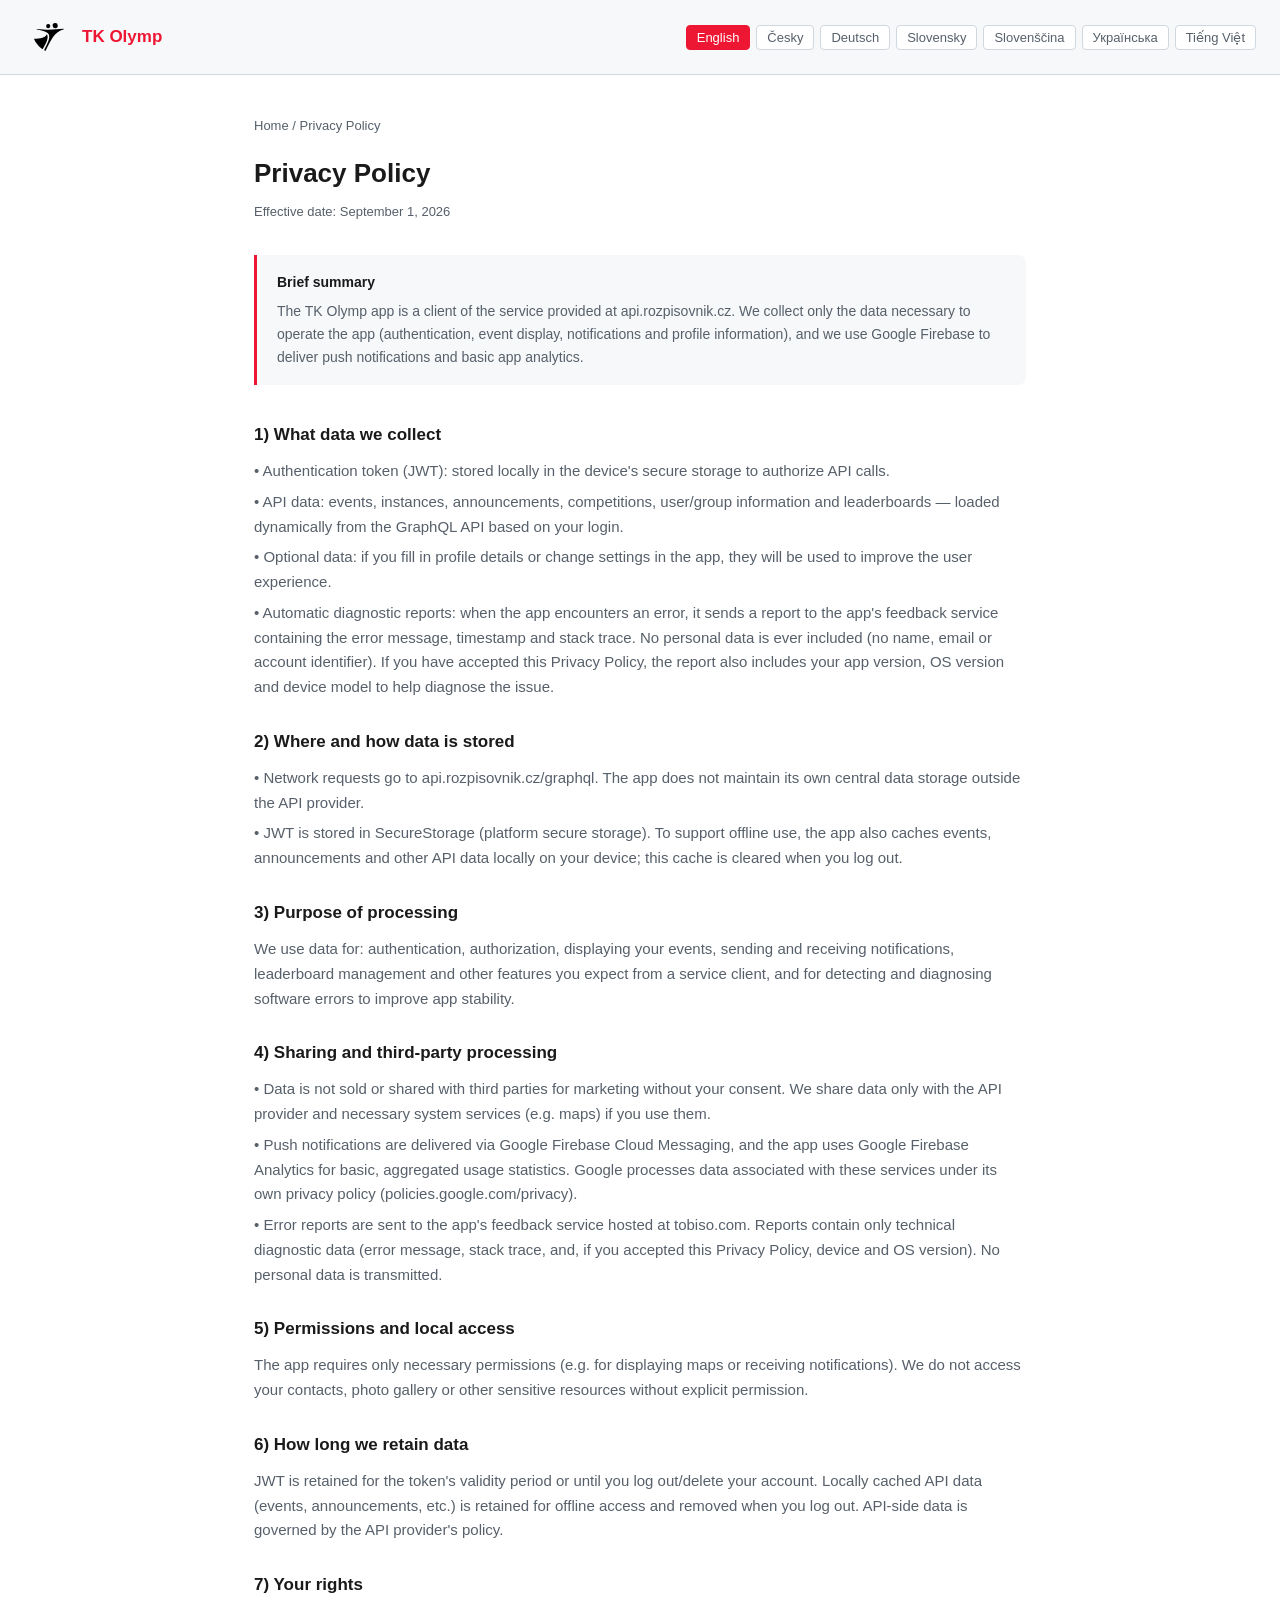
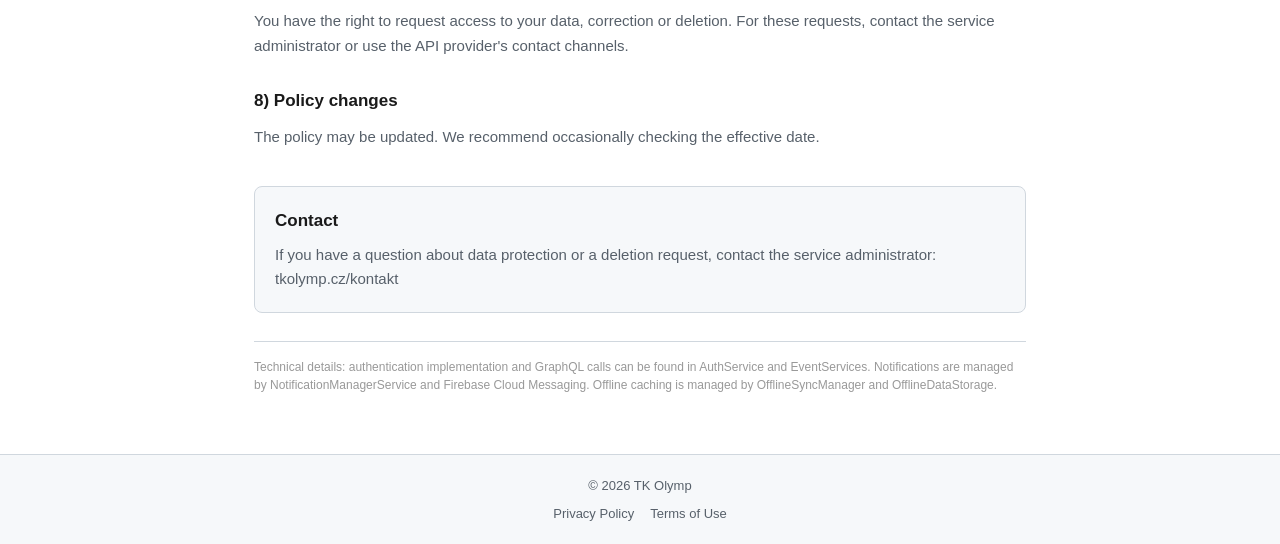
==== commit e52de620: "Update effective date in privacy policy" ====
--- a/privacy/index.html
+++ b/privacy/index.html
@@ -43,7 +43,7 @@
   const CONTENT = {
     en: {
       pageTitle: "Privacy Policy",
-      effectiveDate: "Effective date: June 16, 2026",
+      effectiveDate: "Effective date: September 1, 2026",
       summaryTitle: "Brief summary",
       summaryText: "The TK Olymp app is a client of the service provided at api.rozpisovnik.cz. We collect only the data necessary to operate the app (authentication, event display, notifications and profile information), and we use Google Firebase to deliver push notifications and basic app analytics.",
       sections: [
@@ -63,7 +63,7 @@
     },
     cs: {
       pageTitle: "Zásady ochrany osobních údajů",
-      effectiveDate: "Datum účinnosti: 16. června 2026",
+      effectiveDate: "Datum účinnosti: 1. září 2026",
       summaryTitle: "Stručné shrnutí",
       summaryText: "Aplikace TK Olymp je klientem služby poskytované na api.rozpisovnik.cz. Shromažďujeme pouze nezbytná data pro provoz aplikace (autentizace, zobrazení událostí, oznámení a profilové informace) a používáme Google Firebase pro doručování notifikací a základní analytiku používání aplikace.",
       sections: [
@@ -83,7 +83,7 @@
     },
     de: {
       pageTitle: "Datenschutzrichtlinie",
-      effectiveDate: "Gültigkeitsdatum: 16. Juni 2026",
+      effectiveDate: "Gültigkeitsdatum: 1. September 2026",
       summaryTitle: "Kurze Zusammenfassung",
       summaryText: "Die TK-Olymp-App ist ein Client des Dienstes unter api.rozpisovnik.cz. Wir erfassen nur die für den Betrieb der App erforderlichen Daten (Authentifizierung, Ereignisanzeige, Benachrichtigungen und Profilinformationen) und nutzen Google Firebase zur Zustellung von Push-Benachrichtigungen und für grundlegende App-Analysen.",
       sections: [
@@ -103,7 +103,7 @@
     },
     sk: {
       pageTitle: "Zásady ochrany osobných údajov",
-      effectiveDate: "Dátum účinnosti: 16. júna 2026",
+      effectiveDate: "Dátum účinnosti: 1. septembra 2026",
       summaryTitle: "Stručné zhrnutie",
       summaryText: "Aplikácia TK Olymp je klientom služby poskytovanej na api.rozpisovnik.cz. Zhromažďujeme iba nevyhnutné údaje na prevádzku aplikácie (autentifikácia, zobrazenie udalostí, oznámenia a profilové informácie) a používame Google Firebase na doručovanie push notifikácií a základnú analytiku používania aplikácie.",
       sections: [
@@ -123,7 +123,7 @@
     },
     sl: {
       pageTitle: "Politika zasebnosti",
-      effectiveDate: "Datum veljavnosti: 16. junij 2026",
+      effectiveDate: "Datum veljavnosti: 1. september 2026",
       summaryTitle: "Kratki povzetek",
       summaryText: "Aplikacija TK Olymp je odjemalec storitve na api.rozpisovnik.cz. Zbiramo le podatke, ki so nujni za delovanje aplikacije (avtentikacija, prikaz dogodkov, obvestila in profilne informacije), ter uporabljamo Google Firebase za dostavo potisnih obvestil in osnovno analitiko uporabe aplikacije.",
       sections: [
@@ -143,7 +143,7 @@
     },
     uk: {
       pageTitle: "Політика конфіденційності",
-      effectiveDate: "Дата набрання чинності: 16 червня 2026 року",
+      effectiveDate: "Дата набрання чинності: 1 вересня 2026 року",
       summaryTitle: "Короткий підсумок",
       summaryText: "Додаток TK Olymp є клієнтом сервісу api.rozpisovnik.cz. Ми збираємо лише ті дані, які необхідні для роботи додатку (автентифікація, відображення заходів, сповіщення та інформація профілю), а також використовуємо Google Firebase для доставки push-сповіщень та базової аналітики використання додатку.",
       sections: [
@@ -163,7 +163,7 @@
     },
     vi: {
       pageTitle: "Chính sách bảo mật",
-      effectiveDate: "Ngày có hiệu lực: 16 tháng 6 năm 2026",
+      effectiveDate: "Ngày có hiệu lực: 1 tháng 9 năm 2026",
       summaryTitle: "Tóm tắt ngắn gọn",
       summaryText: "Ứng dụng TK Olymp là khách hàng của dịch vụ tại api.rozpisovnik.cz. Chúng tôi chỉ thu thập dữ liệu cần thiết để vận hành ứng dụng (xác thực, hiển thị sự kiện, thông báo và thông tin hồ sơ), và chúng tôi sử dụng Google Firebase để gửi thông báo đẩy và phân tích sử dụng ứng dụng cơ bản.",
       sections: [
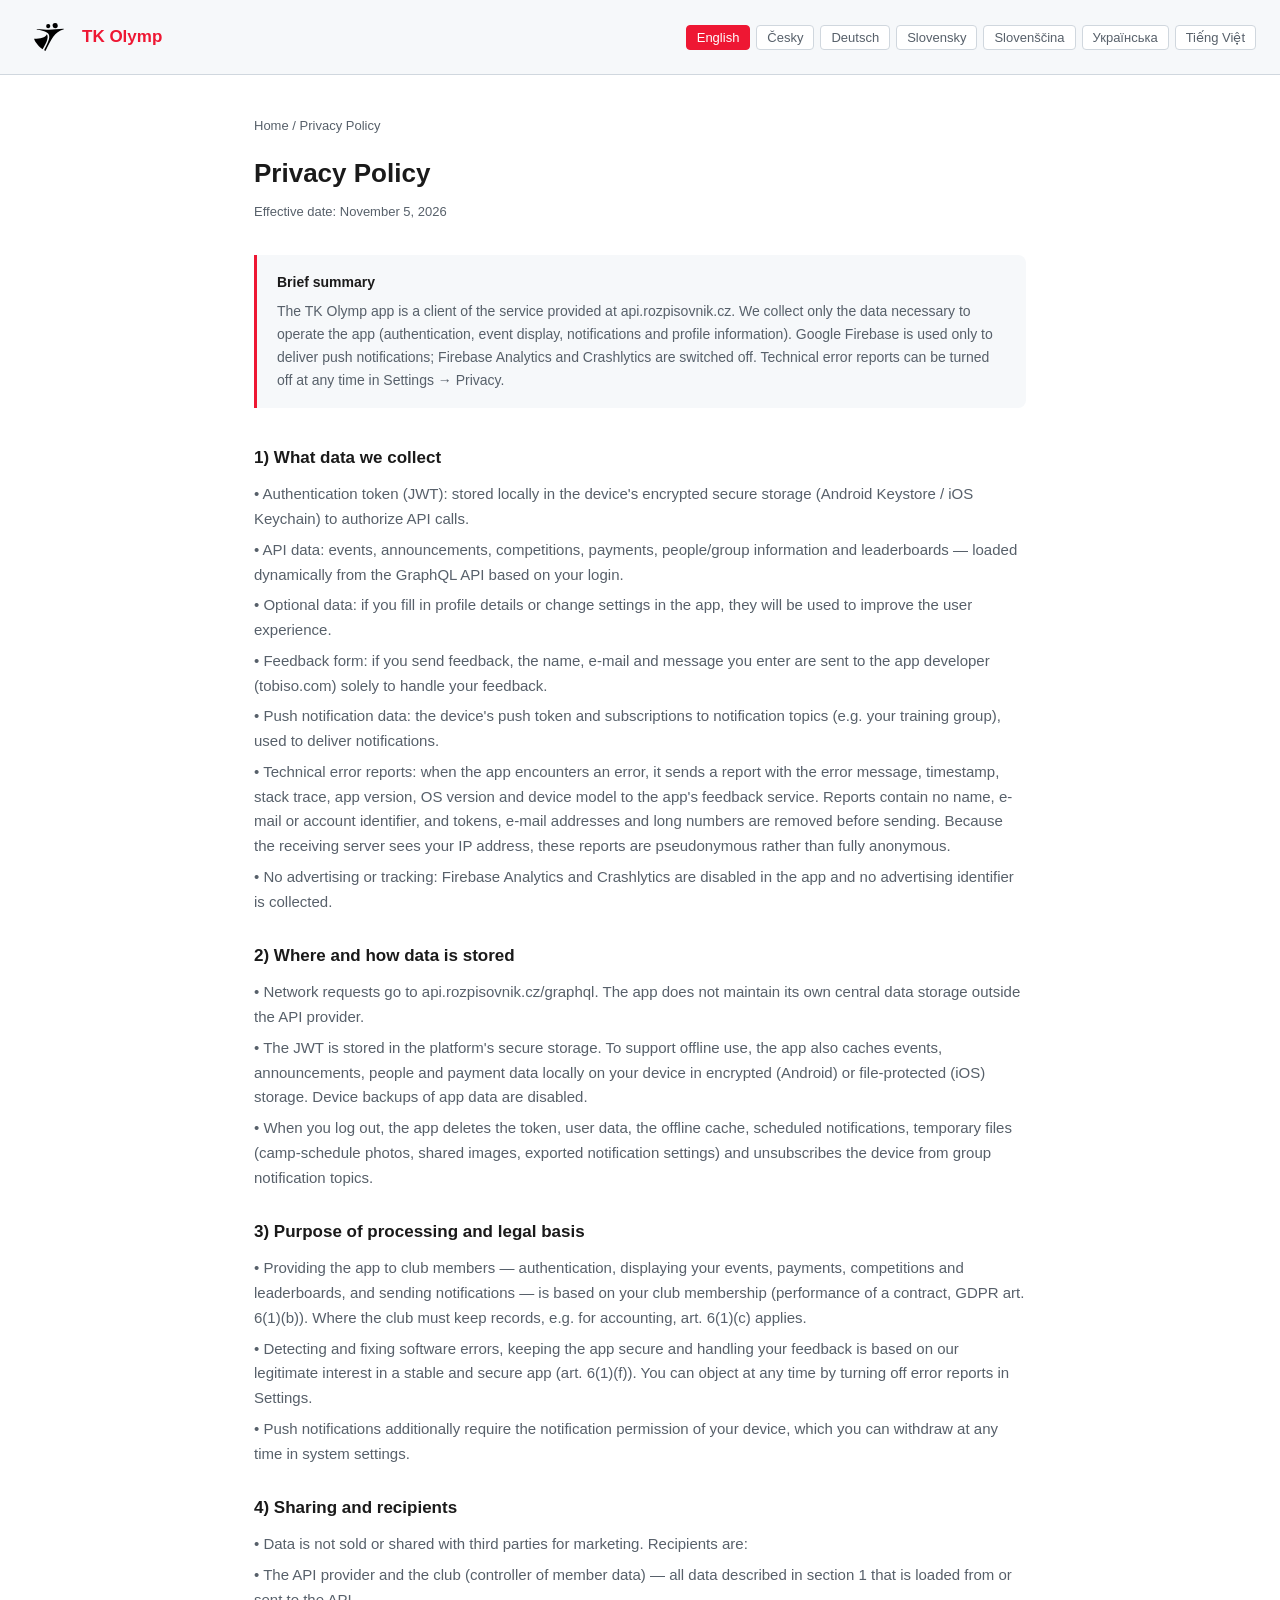
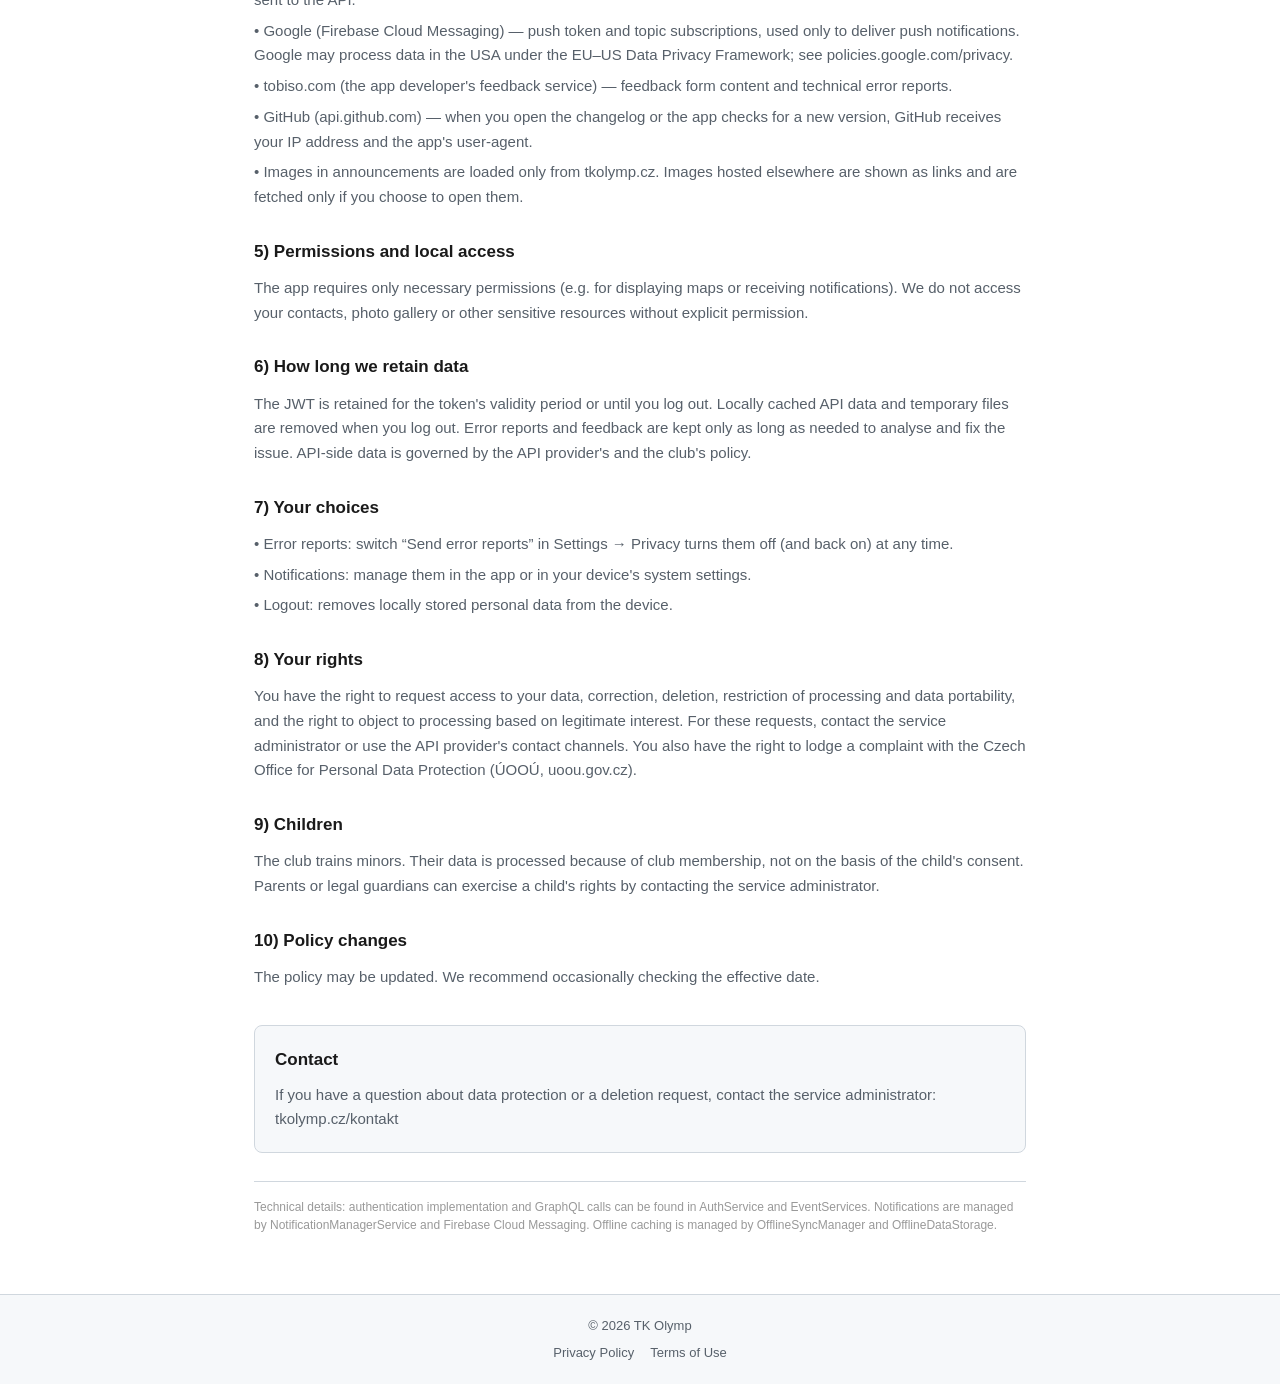
==== commit b9927538: "update of the privacy policy" ====
--- a/privacy/index.html
+++ b/privacy/index.html
@@ -43,18 +43,20 @@
   const CONTENT = {
     en: {
       pageTitle: "Privacy Policy",
-      effectiveDate: "Effective date: September 1, 2026",
+      effectiveDate: "Effective date: November 5, 2026",
       summaryTitle: "Brief summary",
-      summaryText: "The TK Olymp app is a client of the service provided at api.rozpisovnik.cz. We collect only the data necessary to operate the app (authentication, event display, notifications and profile information), and we use Google Firebase to deliver push notifications and basic app analytics.",
-      sections: [
-        { title: "1) What data we collect", body: ["• Authentication token (JWT): stored locally in the device's secure storage to authorize API calls.", "• API data: events, instances, announcements, competitions, user/group information and leaderboards — loaded dynamically from the GraphQL API based on your login.", "• Optional data: if you fill in profile details or change settings in the app, they will be used to improve the user experience.", "• Automatic diagnostic reports: when the app encounters an error, it sends a report to the app's feedback service containing the error message, timestamp and stack trace. No personal data is ever included (no name, email or account identifier). If you have accepted this Privacy Policy, the report also includes your app version, OS version and device model to help diagnose the issue."] },
-        { title: "2) Where and how data is stored", body: ["• Network requests go to api.rozpisovnik.cz/graphql. The app does not maintain its own central data storage outside the API provider.", "• JWT is stored in SecureStorage (platform secure storage). To support offline use, the app also caches events, announcements and other API data locally on your device; this cache is cleared when you log out."] },
-        { title: "3) Purpose of processing", body: ["We use data for: authentication, authorization, displaying your events, sending and receiving notifications, leaderboard management and other features you expect from a service client, and for detecting and diagnosing software errors to improve app stability."] },
-        { title: "4) Sharing and third-party processing", body: ["• Data is not sold or shared with third parties for marketing without your consent. We share data only with the API provider and necessary system services (e.g. maps) if you use them.", "• Push notifications are delivered via Google Firebase Cloud Messaging, and the app uses Google Firebase Analytics for basic, aggregated usage statistics. Google processes data associated with these services under its own privacy policy (policies.google.com/privacy).", "• Error reports are sent to the app's feedback service hosted at tobiso.com. Reports contain only technical diagnostic data (error message, stack trace, and, if you accepted this Privacy Policy, device and OS version). No personal data is transmitted."] },
+      summaryText: "The TK Olymp app is a client of the service provided at api.rozpisovnik.cz. We collect only the data necessary to operate the app (authentication, event display, notifications and profile information). Google Firebase is used only to deliver push notifications; Firebase Analytics and Crashlytics are switched off. Technical error reports can be turned off at any time in Settings → Privacy.",
+      sections: [
+        { title: "1) What data we collect", body: ["• Authentication token (JWT): stored locally in the device's encrypted secure storage (Android Keystore / iOS Keychain) to authorize API calls.", "• API data: events, announcements, competitions, payments, people/group information and leaderboards — loaded dynamically from the GraphQL API based on your login.", "• Optional data: if you fill in profile details or change settings in the app, they will be used to improve the user experience.", "• Feedback form: if you send feedback, the name, e-mail and message you enter are sent to the app developer (tobiso.com) solely to handle your feedback.", "• Push notification data: the device's push token and subscriptions to notification topics (e.g. your training group), used to deliver notifications.", "• Technical error reports: when the app encounters an error, it sends a report with the error message, timestamp, stack trace, app version, OS version and device model to the app's feedback service. Reports contain no name, e-mail or account identifier, and tokens, e-mail addresses and long numbers are removed before sending. Because the receiving server sees your IP address, these reports are pseudonymous rather than fully anonymous.", "• No advertising or tracking: Firebase Analytics and Crashlytics are disabled in the app and no advertising identifier is collected."] },
+        { title: "2) Where and how data is stored", body: ["• Network requests go to api.rozpisovnik.cz/graphql. The app does not maintain its own central data storage outside the API provider.", "• The JWT is stored in the platform's secure storage. To support offline use, the app also caches events, announcements, people and payment data locally on your device in encrypted (Android) or file-protected (iOS) storage. Device backups of app data are disabled.", "• When you log out, the app deletes the token, user data, the offline cache, scheduled notifications, temporary files (camp-schedule photos, shared images, exported notification settings) and unsubscribes the device from group notification topics."] },
+        { title: "3) Purpose of processing and legal basis", body: ["• Providing the app to club members — authentication, displaying your events, payments, competitions and leaderboards, and sending notifications — is based on your club membership (performance of a contract, GDPR art. 6(1)(b)). Where the club must keep records, e.g. for accounting, art. 6(1)(c) applies.", "• Detecting and fixing software errors, keeping the app secure and handling your feedback is based on our legitimate interest in a stable and secure app (art. 6(1)(f)). You can object at any time by turning off error reports in Settings.", "• Push notifications additionally require the notification permission of your device, which you can withdraw at any time in system settings."] },
+        { title: "4) Sharing and recipients", body: ["• Data is not sold or shared with third parties for marketing. Recipients are:", "• The API provider and the club (controller of member data) — all data described in section 1 that is loaded from or sent to the API.", "• Google (Firebase Cloud Messaging) — push token and topic subscriptions, used only to deliver push notifications. Google may process data in the USA under the EU–US Data Privacy Framework; see policies.google.com/privacy.", "• tobiso.com (the app developer's feedback service) — feedback form content and technical error reports.", "• GitHub (api.github.com) — when you open the changelog or the app checks for a new version, GitHub receives your IP address and the app's user-agent.", "• Images in announcements are loaded only from tkolymp.cz. Images hosted elsewhere are shown as links and are fetched only if you choose to open them."] },
         { title: "5) Permissions and local access", body: ["The app requires only necessary permissions (e.g. for displaying maps or receiving notifications). We do not access your contacts, photo gallery or other sensitive resources without explicit permission."] },
-        { title: "6) How long we retain data", body: ["JWT is retained for the token's validity period or until you log out/delete your account. Locally cached API data (events, announcements, etc.) is retained for offline access and removed when you log out. API-side data is governed by the API provider's policy."] },
-        { title: "7) Your rights", body: ["You have the right to request access to your data, correction or deletion. For these requests, contact the service administrator or use the API provider's contact channels."] },
-        { title: "8) Policy changes", body: ["The policy may be updated. We recommend occasionally checking the effective date."] },
+        { title: "6) How long we retain data", body: ["The JWT is retained for the token's validity period or until you log out. Locally cached API data and temporary files are removed when you log out. Error reports and feedback are kept only as long as needed to analyse and fix the issue. API-side data is governed by the API provider's and the club's policy."] },
+        { title: "7) Your choices", body: ["• Error reports: switch “Send error reports” in Settings → Privacy turns them off (and back on) at any time.", "• Notifications: manage them in the app or in your device's system settings.", "• Logout: removes locally stored personal data from the device."] },
+        { title: "8) Your rights", body: ["You have the right to request access to your data, correction, deletion, restriction of processing and data portability, and the right to object to processing based on legitimate interest. For these requests, contact the service administrator or use the API provider's contact channels. You also have the right to lodge a complaint with the Czech Office for Personal Data Protection (ÚOOÚ, uoou.gov.cz)."] },
+        { title: "9) Children", body: ["The club trains minors. Their data is processed because of club membership, not on the basis of the child's consent. Parents or legal guardians can exercise a child's rights by contacting the service administrator."] },
+        { title: "10) Policy changes", body: ["The policy may be updated. We recommend occasionally checking the effective date."] },
       ],
       contactTitle: "Contact",
       contactText: "If you have a question about data protection or a deletion request, contact the service administrator: tkolymp.cz/kontakt",
@@ -63,18 +65,20 @@
     },
     cs: {
       pageTitle: "Zásady ochrany osobních údajů",
-      effectiveDate: "Datum účinnosti: 1. září 2026",
+      effectiveDate: "Datum účinnosti: 5. listopadu 2026",
       summaryTitle: "Stručné shrnutí",
-      summaryText: "Aplikace TK Olymp je klientem služby poskytované na api.rozpisovnik.cz. Shromažďujeme pouze nezbytná data pro provoz aplikace (autentizace, zobrazení událostí, oznámení a profilové informace) a používáme Google Firebase pro doručování notifikací a základní analytiku používání aplikace.",
-      sections: [
-        { title: "1) Jaká data shromažďujeme", body: ["• Autentizační token (JWT): ukládán lokálně ve zabezpečeném úložišti zařízení pro autorizaci volání API.", "• Data z API: události, instance, oznámení, soutěže, informace o uživatelích/skupinách a žebříčky — načítají se dynamicky z GraphQL API podle vašeho přihlášení.", "• Volitelná data: pokud v aplikaci vyplníte profilové údaje nebo upravíte nastavení, budou použita ke zlepšení uživatelské zkušenosti.", "• Automatické diagnostické zprávy: když v aplikaci dojde k chybě, odešle se zpráva do zpětnovazební služby aplikace obsahující chybovou zprávu, časové razítko a stack trace. Osobní údaje nejsou nikdy zahrnuty (žádné jméno, e-mail ani identifikátor účtu). Pokud jste přijali tyto zásady ochrany osobních údajů, zpráva také obsahuje verzi aplikace, verzi OS a model zařízení, které pomáhají problém diagnostikovat."] },
-        { title: "2) Kde a jak jsou data uložena", body: ["• Síťové požadavky směřují na api.rozpisovnik.cz/graphql. Aplikace nevytváří vlastní centrální úložiště dat mimo poskytovatele API.", "• JWT je uložen v SecureStorage (platformní zabezpečené úložiště). Pro podporu offline používání aplikace také ukládá lokálně do zařízení události, oznámení a další data z API; tato lokální kopie se odstraní při odhlášení."] },
-        { title: "3) Účel zpracování", body: ["Data používáme pro: autentizaci, autorizaci, zobrazování vašich událostí, odesílání a přijímání notifikací, správu žebříčků a dalších funkcí, které očekáváte od klienta služby, a pro zjišťování a diagnostiku softwarových chyb za účelem zlepšení stability aplikace."] },
-        { title: "4) Sdílení a zpracování třetími stranami", body: ["• Data nejsou prodávána ani sdílena s třetími stranami pro marketing bez vašeho souhlasu. Sdílíme pouze s poskytovatelem API a s nezbytnými systémovými službami (např. mapy), pokud je použijete.", "• Push notifikace jsou doručovány přes Google Firebase Cloud Messaging a aplikace používá Google Firebase Analytics pro základní agregované statistiky používání. Google zpracovává data spojená s těmito službami podle vlastních zásad ochrany osobních údajů (policies.google.com/privacy).", "• Chybové zprávy jsou odesílány do zpětnovazební služby aplikace, která běží na tobiso.com. Zprávy obsahují pouze technická diagnostická data (chybovou zprávu, stack trace a v případě, že jste přijali tyto zásady ochrany osobních údajů, verzi zařízení a OS). Žádná osobní data nejsou přenášena."] },
+      summaryText: "Aplikace TK Olymp je klientem služby poskytované na api.rozpisovnik.cz. Shromažďujeme pouze data nezbytná pro provoz aplikace (autentizace, zobrazení událostí, oznámení a profilové informace). Google Firebase používáme pouze k doručování push notifikací; Firebase Analytics a Crashlytics jsou vypnuté. Technické chybové zprávy lze kdykoli vypnout v Nastavení → Soukromí.",
+      sections: [
+        { title: "1) Jaká data shromažďujeme", body: ["• Autentizační token (JWT): ukládán lokálně v šifrovaném zabezpečeném úložišti zařízení (Android Keystore / iOS Keychain) pro autorizaci volání API.", "• Data z API: události, oznámení, soutěže, platby, informace o lidech/skupinách a žebříčky — načítají se dynamicky z GraphQL API podle vašeho přihlášení.", "• Volitelná data: pokud v aplikaci vyplníte profilové údaje nebo upravíte nastavení, budou použity ke zlepšení uživatelského zážitku.", "• Formulář zpětné vazby: pokud odešlete zpětnou vazbu, jméno, e-mail a zpráva, které zadáte, se odesílají vývojáři aplikace (tobiso.com) výhradně za účelem vyřízení vaší zpětné vazby.", "• Data pro push notifikace: push token zařízení a odběry témat oznámení (např. vaší tréninkové skupiny), používané k doručování notifikací.", "• Technické chybové zprávy: když aplikace narazí na chybu, odešle službě zpětné vazby zprávu s chybovým hlášením, časem, stack trace, verzí aplikace, verzí OS a modelem zařízení. Zprávy neobsahují jméno, e-mail ani identifikátor účtu a tokeny, e-mailové adresy a dlouhá čísla se před odesláním odstraňují. Protože přijímající server vidí vaši IP adresu, jsou tyto zprávy pseudonymní, nikoli plně anonymní.", "• Žádná reklama ani sledování: Firebase Analytics a Crashlytics jsou v aplikaci vypnuté a neshromažďuje se reklamní identifikátor."] },
+        { title: "2) Kde a jak jsou data uložena", body: ["• Síťové požadavky směřují na api.rozpisovnik.cz/graphql. Aplikace nevytváří vlastní centrální úložiště dat mimo poskytovatele API.", "• JWT je uložen v zabezpečeném úložišti platformy. Pro podporu offline používání aplikace také ukládá lokálně do zařízení události, oznámení, osoby a platby v šifrovaném (Android) nebo souborově chráněném (iOS) úložišti. Zálohování dat aplikace je vypnuté.", "• Při odhlášení aplikace smaže token, uživatelská data, offline cache, naplánovaná oznámení, dočasné soubory (fotografie rozpisu soustředění, sdílené obrázky, exportované nastavení oznámení) a zruší odběr témat oznámení skupin."] },
+        { title: "3) Účel zpracování a právní základ", body: ["• Poskytování aplikace členům klubu — autentizace, zobrazení vašich událostí, plateb, soutěží a žebříčků a zasílání oznámení — vychází z vašeho členství v klubu (plnění smlouvy, čl. 6 odst. 1 písm. b) GDPR). Tam, kde má klub zákonnou povinnost vést evidenci, např. účetní, uplatní se čl. 6 odst. 1 písm. c).", "• Zjišťování a opravy chyb, zabezpečení aplikace a vyřízení vaší zpětné vazby vychází z našeho oprávněného zájmu na stabilní a bezpečné aplikaci (čl. 6 odst. 1 písm. f)). Můžete kdykoli vznést námitku vypnutím chybových zpráv v Nastavení.", "• Push notifikace navíc vyžadují oprávnění k oznámením v zařízení, které můžete kdykoli odvolat v systémovém nastavení."] },
+        { title: "4) Sdílení a příjemci", body: ["• Data neprodáváme ani nesdílíme s třetími stranami pro marketing. Příjemci jsou:", "• Poskytovatel API a klub (správce údajů členů) — veškerá data popsaná v oddíle 1, která se z API načítají nebo se do něj odesílají.", "• Google (Firebase Cloud Messaging) — push token a odběry témat, používané pouze k doručování push notifikací. Google může údaje zpracovávat v USA na základě rámce EU–US Data Privacy Framework; viz policies.google.com/privacy.", "• tobiso.com (služba zpětné vazby vývojáře aplikace) — obsah formuláře zpětné vazby a technické chybové zprávy.", "• GitHub (api.github.com) — když otevřete seznam změn nebo aplikace zjišťuje novou verzi, GitHub obdrží vaši IP adresu a user-agent aplikace.", "• Obrázky v oznámeních se načítají pouze z tkolymp.cz. Obrázky z jiných webů se zobrazí jako odkazy a stáhnou se, jen když se rozhodnete je otevřít."] },
         { title: "5) Oprávnění a lokální přístup", body: ["Aplikace vyžaduje jen nezbytná oprávnění (např. pro zobrazování map nebo příjem notifikací). Nepřistupujeme k vašim kontaktům, fotogaleriím ani dalším citlivým zdrojům bez výslovného povolení."] },
-        { title: "6) Jak dlouho data uchováváme", body: ["JWT je uchováván po dobu platnosti tokenu nebo dokud se odhlásíte/nesmažete účet. Lokálně uložená data z API (události, oznámení apod.) jsou uchovávána pro offline přístup a odstraněna při odhlášení. Data na straně API se řídí politikou poskytovatele API."] },
-        { title: "7) Vaše práva", body: ["Máte právo požadovat přístup ke svým údajům, opravu nebo smazání. Pro tyto požadavky kontaktujte správce služby nebo použijte kontaktní kanály poskytovatele API."] },
-        { title: "8) Změny zásad", body: ["Zásady mohou být aktualizovány. Doporučujeme občas zkontrolovat datum účinnosti."] },
+        { title: "6) Jak dlouho data uchováváme", body: ["JWT je uchováván po dobu platnosti tokenu nebo dokud se neodhlásíte. Lokálně uložená data z API a dočasné soubory jsou odstraněny při odhlášení. Chybové zprávy a zpětná vazba se uchovávají jen po dobu nezbytnou k analýze a opravě problému. Data na straně API se řídí politikou poskytovatele API a klubu."] },
+        { title: "7) Vaše možnosti", body: ["• Chybové zprávy: přepínač „Odesílat chybová hlášení“ v Nastavení → Soukromí je kdykoli vypne (a znovu zapne).", "• Oznámení: spravujete je v aplikaci nebo v systémovém nastavení zařízení.", "• Odhlášení: odstraní z zařízení lokálně uložené osobní údaje."] },
+        { title: "8) Vaše práva", body: ["Máte právo požadovat přístup ke svým údajům, jejich opravu, výmaz, omezení zpracování a přenositelnost a právo vznést námitku proti zpracování založenému na oprávněném zájmu. Pro tyto požadavky kontaktujte správce služby nebo použijte kontaktní kanály poskytovatele API. Máte také právo podat stížnost u Úřadu pro ochranu osobních údajů (ÚOOÚ, uoou.gov.cz)."] },
+        { title: "9) Děti", body: ["Klub trénuje nezletilé. Jejich údaje se zpracovávají kvůli členství v klubu, nikoli na základě souhlasu dítěte. Rodiče nebo zákonní zástupci mohou práva dítěte uplatnit kontaktováním správce služby."] },
+        { title: "10) Změny zásad", body: ["Zásady mohou být aktualizovány. Doporučujeme čas od času zkontrolovat datum účinnosti."] },
       ],
       contactTitle: "Kontakt",
       contactText: "Máte-li dotaz k ochraně osobních údajů nebo žádost o výmaz, kontaktujte správce služby: tkolymp.cz/kontakt",
@@ -83,18 +87,20 @@
     },
     de: {
       pageTitle: "Datenschutzrichtlinie",
-      effectiveDate: "Gültigkeitsdatum: 1. September 2026",
+      effectiveDate: "Gültigkeitsdatum: 5. November 2026",
       summaryTitle: "Kurze Zusammenfassung",
-      summaryText: "Die TK-Olymp-App ist ein Client des Dienstes unter api.rozpisovnik.cz. Wir erfassen nur die für den Betrieb der App erforderlichen Daten (Authentifizierung, Ereignisanzeige, Benachrichtigungen und Profilinformationen) und nutzen Google Firebase zur Zustellung von Push-Benachrichtigungen und für grundlegende App-Analysen.",
-      sections: [
-        { title: "1) Welche Daten wir erfassen", body: ["• Authentifizierungstoken (JWT): lokal im sicheren Gerätespeicher gespeichert, um API-Aufrufe zu autorisieren.", "• API-Daten: Ereignisse, Instanzen, Ankündigungen, Wettbewerbe, Benutzer-/Gruppeninformationen und Ranglisten — dynamisch aus der GraphQL-API basierend auf Ihrer Anmeldung geladen.", "• Optionale Daten: Wenn Sie in der App Profildaten ausfüllen oder Einstellungen ändern, werden diese zur Verbesserung der Benutzererfahrung verwendet.", "• Automatische Diagnoseberichte: Wenn in der App ein Fehler auftritt, wird ein Bericht an den Feedback-Dienst der App gesendet, der die Fehlermeldung, den Zeitstempel und den Stack-Trace enthält. Es werden niemals personenbezogene Daten einbezogen (kein Name, keine E-Mail-Adresse oder Kontokennung). Wenn Sie diese Datenschutzrichtlinie akzeptiert haben, enthält der Bericht zusätzlich Ihre App-Version, Betriebssystemversion und das Gerätemodell, um die Diagnose des Problems zu erleichtern."] },
-        { title: "2) Wo und wie Daten gespeichert werden", body: ["• Netzwerkanfragen gehen an api.rozpisovnik.cz/graphql. Die App unterhält keine eigene zentrale Datenspeicherung außerhalb des API-Anbieters.", "• JWT wird im SecureStorage (plattformsicherer Speicher) gespeichert. Zur Unterstützung der Offline-Nutzung speichert die App außerdem Ereignisse, Ankündigungen und andere API-Daten lokal auf Ihrem Gerät; dieser Cache wird beim Abmelden gelöscht."] },
-        { title: "3) Zweck der Verarbeitung", body: ["Wir verwenden Daten für: Authentifizierung, Autorisierung, Anzeige Ihrer Ereignisse, Senden und Empfangen von Benachrichtigungen, Ranglisten-Verwaltung und andere Funktionen, die Sie von einem Dienst-Client erwarten, sowie zur Erkennung und Diagnose von Softwarefehlern zur Verbesserung der App-Stabilität."] },
-        { title: "4) Weitergabe und Drittanbieterverarbeitung", body: ["• Daten werden nicht ohne Ihre Zustimmung für Marketing an Dritte verkauft oder weitergegeben. Wir teilen Daten nur mit dem API-Anbieter und notwendigen Systemdiensten (z. B. Karten), wenn Sie diese nutzen.", "• Push-Benachrichtigungen werden über Google Firebase Cloud Messaging zugestellt, und die App nutzt Google Firebase Analytics für grundlegende, aggregierte Nutzungsstatistiken. Google verarbeitet die mit diesen Diensten verbundenen Daten gemäß seiner eigenen Datenschutzrichtlinie (policies.google.com/privacy).", "• Fehlerberichte werden an den Feedback-Dienst der App gesendet, der unter tobiso.com gehostet wird. Die Berichte enthalten ausschließlich technische Diagnosedaten (Fehlermeldung, Stack-Trace sowie, falls Sie diese Datenschutzrichtlinie akzeptiert haben, Geräte- und Betriebssystemversion). Es werden keine personenbezogenen Daten übertragen."] },
-        { title: "5) Berechtigungen und lokaler Zugriff", body: ["Die App benötigt nur notwendige Berechtigungen (z. B. für die Anzeige von Karten oder den Empfang von Benachrichtigungen). Wir greifen ohne ausdrückliche Genehmigung nicht auf Ihre Kontakte, Fotogalerie oder andere sensible Ressourcen zu."] },
-        { title: "6) Wie lange wir Daten aufbewahren", body: ["JWT wird für die Gültigkeitsdauer des Tokens oder bis Sie sich abmelden/Ihr Konto löschen aufbewahrt. Lokal zwischengespeicherte API-Daten (Ereignisse, Ankündigungen usw.) werden für den Offline-Zugriff aufbewahrt und beim Abmelden entfernt. API-seitige Daten unterliegen der Richtlinie des API-Anbieters."] },
-        { title: "7) Ihre Rechte", body: ["Sie haben das Recht, Zugang zu Ihren Daten, Berichtigung oder Löschung zu verlangen. Wenden Sie sich für diese Anfragen an den Dienstadministrator oder nutzen Sie die Kontaktkanäle des API-Anbieters."] },
-        { title: "8) Änderungen der Richtlinie", body: ["Die Richtlinie kann aktualisiert werden. Wir empfehlen, das Gültigkeitsdatum gelegentlich zu überprüfen."] },
+      summaryText: "Die TK-Olymp-App ist ein Client des unter api.rozpisovnik.cz bereitgestellten Dienstes. Wir erheben nur die für den Betrieb der App notwendigen Daten (Authentifizierung, Anzeige von Veranstaltungen, Benachrichtigungen und Profilinformationen). Google Firebase wird ausschließlich zur Zustellung von Push-Benachrichtigungen genutzt; Firebase Analytics und Crashlytics sind deaktiviert. Technische Fehlerberichte können jederzeit unter Einstellungen → Datenschutz ausgeschaltet werden.",
+      sections: [
+        { title: "1) Welche Daten wir erheben", body: ["• Authentifizierungstoken (JWT): wird lokal im verschlüsselten, sicheren Speicher des Geräts (Android Keystore / iOS Keychain) abgelegt, um API-Aufrufe zu autorisieren.", "• API-Daten: Veranstaltungen, Ankündigungen, Wettbewerbe, Zahlungen, Personen-/Gruppeninformationen und Ranglisten — werden anhand Ihrer Anmeldung dynamisch aus der GraphQL-API geladen.", "• Optionale Daten: Wenn Sie Profilangaben ausfüllen oder Einstellungen ändern, werden diese zur Verbesserung der Nutzererfahrung verwendet.", "• Feedback-Formular: Wenn Sie Feedback senden, werden Name, E-Mail und Nachricht ausschließlich zur Bearbeitung Ihres Feedbacks an den App-Entwickler (tobiso.com) übermittelt.", "• Push-Daten: das Push-Token des Geräts und Abonnements von Benachrichtigungsthemen (z. B. Ihrer Trainingsgruppe) zur Zustellung von Benachrichtigungen.", "• Technische Fehlerberichte: Tritt in der App ein Fehler auf, sendet sie einen Bericht mit Fehlermeldung, Zeitstempel, Stacktrace, App-Version, Betriebssystemversion und Gerätemodell an den Feedback-Dienst der App. Die Berichte enthalten keinen Namen, keine E-Mail und keine Konto-Kennung; Tokens, E-Mail-Adressen und lange Zahlen werden vor dem Senden entfernt. Da der empfangende Server Ihre IP-Adresse sieht, sind die Berichte pseudonym und nicht vollständig anonym.", "• Keine Werbung und kein Tracking: Firebase Analytics und Crashlytics sind in der App deaktiviert, und es wird keine Werbe-ID erhoben."] },
+        { title: "2) Wo und wie Daten gespeichert werden", body: ["• Netzwerkanfragen gehen an api.rozpisovnik.cz/graphql. Die App unterhält keinen eigenen zentralen Datenspeicher außerhalb des API-Anbieters.", "• Das JWT wird im sicheren Speicher der Plattform abgelegt. Für die Offline-Nutzung speichert die App Veranstaltungen, Ankündigungen, Personen- und Zahlungsdaten lokal auf Ihrem Gerät in verschlüsseltem (Android) bzw. dateigeschütztem (iOS) Speicher. Geräte-Backups der App-Daten sind deaktiviert.", "• Beim Abmelden löscht die App Token, Nutzerdaten, Offline-Cache, geplante Benachrichtigungen und temporäre Dateien (Fotos von Lagerplänen, geteilte Bilder, exportierte Benachrichtigungseinstellungen) und meldet das Gerät von den Gruppen-Benachrichtigungsthemen ab."] },
+        { title: "3) Zweck der Verarbeitung und Rechtsgrundlage", body: ["• Die Bereitstellung der App für Vereinsmitglieder — Authentifizierung, Anzeige Ihrer Veranstaltungen, Zahlungen, Wettbewerbe und Ranglisten sowie Benachrichtigungen — beruht auf Ihrer Vereinsmitgliedschaft (Vertragserfüllung, Art. 6 Abs. 1 lit. b DSGVO). Soweit der Verein gesetzlich zur Aufbewahrung verpflichtet ist, z. B. in der Buchhaltung, gilt Art. 6 Abs. 1 lit. c.", "• Das Erkennen und Beheben von Softwarefehlern, die Sicherheit der App und die Bearbeitung Ihres Feedbacks beruhen auf unserem berechtigten Interesse an einer stabilen und sicheren App (Art. 6 Abs. 1 lit. f). Sie können jederzeit widersprechen, indem Sie Fehlerberichte in den Einstellungen ausschalten.", "• Push-Benachrichtigungen erfordern zusätzlich die Benachrichtigungsberechtigung Ihres Geräts, die Sie jederzeit in den Systemeinstellungen widerrufen können."] },
+        { title: "4) Weitergabe und Empfänger", body: ["• Daten werden nicht verkauft und nicht zu Marketingzwecken an Dritte weitergegeben. Empfänger sind:", "• Der API-Anbieter und der Verein (Verantwortlicher für Mitgliederdaten) — alle in Abschnitt 1 beschriebenen Daten, die aus der API geladen oder an sie gesendet werden.", "• Google (Firebase Cloud Messaging) — Push-Token und Themenabonnements, ausschließlich zur Zustellung von Push-Benachrichtigungen. Google kann Daten in den USA auf Grundlage des EU-US Data Privacy Framework verarbeiten; siehe policies.google.com/privacy.", "• tobiso.com (Feedback-Dienst des App-Entwicklers) — Inhalt des Feedback-Formulars und technische Fehlerberichte.", "• GitHub (api.github.com) — wenn Sie das Änderungsprotokoll öffnen oder die App nach einer neuen Version sucht, erhält GitHub Ihre IP-Adresse und den User-Agent der App.", "• Bilder in Ankündigungen werden nur von tkolymp.cz geladen. Bilder von anderen Servern werden als Links angezeigt und nur abgerufen, wenn Sie sie öffnen."] },
+        { title: "5) Berechtigungen und lokaler Zugriff", body: ["Die App benötigt nur notwendige Berechtigungen (z. B. zur Anzeige von Karten oder zum Empfang von Benachrichtigungen). Ohne ausdrückliche Erlaubnis greifen wir nicht auf Ihre Kontakte, Ihre Fotogalerie oder andere sensible Ressourcen zu."] },
+        { title: "6) Wie lange wir Daten speichern", body: ["Das JWT wird für die Gültigkeitsdauer des Tokens oder bis zur Abmeldung aufbewahrt. Lokal zwischengespeicherte API-Daten und temporäre Dateien werden bei der Abmeldung entfernt. Fehlerberichte und Feedback werden nur so lange gespeichert, wie es zur Analyse und Behebung des Problems nötig ist. Für Daten auf API-Seite gelten die Richtlinien des API-Anbieters und des Vereins."] },
+        { title: "7) Ihre Wahlmöglichkeiten", body: ["• Fehlerberichte: Der Schalter „Fehlerberichte senden“ unter Einstellungen → Datenschutz schaltet sie jederzeit aus (und wieder ein).", "• Benachrichtigungen: Verwalten Sie diese in der App oder in den Systemeinstellungen Ihres Geräts.", "• Abmeldung: entfernt lokal gespeicherte personenbezogene Daten vom Gerät."] },
+        { title: "8) Ihre Rechte", body: ["Sie haben das Recht auf Auskunft, Berichtigung, Löschung, Einschränkung der Verarbeitung und Datenübertragbarkeit sowie das Recht, der auf berechtigtem Interesse beruhenden Verarbeitung zu widersprechen. Wenden Sie sich dafür an den Dienstadministrator oder die Kontaktkanäle des API-Anbieters. Sie haben außerdem das Recht, Beschwerde beim tschechischen Amt für den Schutz personenbezogener Daten (ÚOOÚ, uoou.gov.cz) einzulegen."] },
+        { title: "9) Kinder", body: ["Der Verein trainiert Minderjährige. Deren Daten werden aufgrund der Vereinsmitgliedschaft verarbeitet, nicht auf Grundlage einer Einwilligung des Kindes. Eltern oder Erziehungsberechtigte können die Rechte des Kindes über den Dienstadministrator ausüben."] },
+        { title: "10) Änderungen der Richtlinie", body: ["Die Richtlinie kann aktualisiert werden. Wir empfehlen, gelegentlich das Gültigkeitsdatum zu prüfen."] },
       ],
       contactTitle: "Kontakt",
       contactText: "Wenn Sie eine Frage zum Datenschutz oder einen Löschungsantrag haben, wenden Sie sich an den Dienstadministrator: tkolymp.cz/kontakt",
@@ -103,18 +109,20 @@
     },
     sk: {
       pageTitle: "Zásady ochrany osobných údajov",
-      effectiveDate: "Dátum účinnosti: 1. septembra 2026",
+      effectiveDate: "Dátum účinnosti: 5. novembra 2026",
       summaryTitle: "Stručné zhrnutie",
-      summaryText: "Aplikácia TK Olymp je klientom služby poskytovanej na api.rozpisovnik.cz. Zhromažďujeme iba nevyhnutné údaje na prevádzku aplikácie (autentifikácia, zobrazenie udalostí, oznámenia a profilové informácie) a používame Google Firebase na doručovanie push notifikácií a základnú analytiku používania aplikácie.",
-      sections: [
-        { title: "1) Aké údaje zhromažďujeme", body: ["• Autentifikačný token (JWT): uložený lokálne v zabezpečenom úložisku zariadenia na autorizáciu volaní API.", "• Údaje z API: udalosti, inštancie, oznámenia, súťaže, informácie o používateľoch/skupinách a rebríčky — načítavajú sa dynamicky z GraphQL API podľa vášho prihlásenia.", "• Voliteľné údaje: ak v aplikácii vyplníte profilové údaje alebo upravíte nastavenia, budú použité na zlepšenie používateľského zážitku.", "• Automatické diagnostické správy: keď v aplikácii dôjde k chybe, odošle sa správa do spätnoväzobnej služby aplikácie obsahujúca chybovú správu, časovú pečiatku a stack trace. Osobné údaje nie sú nikdy zahrnuté (žiadne meno, e-mail ani identifikátor účtu). Ak ste prijali tieto zásady ochrany osobných údajov, správa tiež obsahuje verziu aplikácie, verziu OS a model zariadenia, ktoré pomáhajú diagnostikovať problém."] },
-        { title: "2) Kde a ako sú údaje uložené", body: ["• Sieťové požiadavky smerujú na api.rozpisovnik.cz/graphql. Aplikácia nevytvára vlastné centrálne úložisko údajov mimo poskytovateľa API.", "• JWT je uložený v SecureStorage (platformné zabezpečené úložisko). Na podporu offline používania aplikácia tiež lokálne ukladá udalosti, oznámenia a ďalšie údaje z API na vaše zariadenie; táto kópia sa odstráni pri odhlásení."] },
-        { title: "3) Účel spracovania", body: ["Údaje používame na: autentifikáciu, autorizáciu, zobrazovanie vašich udalostí, odosielanie a prijímanie notifikácií, správu rebríčkov a ďalších funkcií, ktoré očakávate od klienta služby, a na zisťovanie a diagnostiku softvérových chýb s cieľom zlepšiť stabilitu aplikácie."] },
-        { title: "4) Zdieľanie a spracovanie tretími stranami", body: ["• Údaje nie sú predávané ani zdieľané s tretími stranami na marketing bez vášho súhlasu. Údaje zdieľame iba s poskytovateľom API a nevyhnutnými systémovými službami (napr. mapy), ak ich používate.", "• Push notifikácie sú doručované cez Google Firebase Cloud Messaging a aplikácia používa Google Firebase Analytics na základné agregované štatistiky používania. Google spracúva údaje spojené s týmito službami podľa svojich vlastných zásad ochrany osobných údajov (policies.google.com/privacy).", "• Chybové správy sú odosielané do spätnoväzobnej služby aplikácie, ktorá beží na tobiso.com. Správy obsahujú iba technické diagnostické údaje (chybovú správu, stack trace a v prípade, že ste prijali tieto zásady ochrany osobných údajov, verziu zariadenia a OS). Žiadne osobné údaje sa neprenášajú."] },
-        { title: "5) Oprávnenia a lokálny prístup", body: ["Aplikácia vyžaduje iba nevyhnutné oprávnenia (napr. na zobrazovanie máp alebo príjem notifikácií). Nepristupujeme k vašim kontaktom, fotogalérii ani iným citlivým zdrojom bez výslovného povolenia."] },
-        { title: "6) Ako dlho údaje uchovávame", body: ["JWT je uchovávaný po dobu platnosti tokenu alebo kým sa neodhlásite/nezmažete účet. Lokálne uložené údaje z API (udalosti, oznámenia atď.) sú uchovávané pre offline prístup a odstránené pri odhlásení. Údaje na strane API sa riadia politikou poskytovateľa API."] },
-        { title: "7) Vaše práva", body: ["Máte právo požadovať prístup k svojim údajom, opravu alebo výmaz. Pre tieto požiadavky kontaktujte správcu služby alebo použite kontaktné kanály poskytovateľa API."] },
-        { title: "8) Zmeny zásad", body: ["Zásady môžu byť aktualizované. Odporúčame príležitostne skontrolovať dátum účinnosti."] },
+      summaryText: "Aplikácia TK Olymp je klientom služby poskytovanej na api.rozpisovnik.cz. Zhromažďujeme iba údaje nevyhnutné na prevádzku aplikácie (autentifikácia, zobrazenie udalostí, oznámenia a profilové informácie). Google Firebase používame iba na doručovanie push notifikácií; Firebase Analytics a Crashlytics sú vypnuté. Technické chybové správy možno kedykoľvek vypnúť v Nastaveniach → Súkromie.",
+      sections: [
+        { title: "1) Aké údaje zhromažďujeme", body: ["• Autentifikačný token (JWT): ukladá sa lokálne v šifrovanom zabezpečenom úložisku zariadenia (Android Keystore / iOS Keychain) na autorizáciu volaní API.", "• Údaje z API: udalosti, oznámenia, súťaže, platby, informácie o ľuďoch/skupinách a rebríčky — načítavajú sa dynamicky z GraphQL API podľa vášho prihlásenia.", "• Voliteľné údaje: ak v aplikácii vyplníte profilové údaje alebo upravíte nastavenia, použijú sa na zlepšenie používateľského zážitku.", "• Formulár spätnej väzby: ak odošlete spätnú väzbu, meno, e-mail a správa, ktoré zadáte, sa odosielajú vývojárovi aplikácie (tobiso.com) výlučne na vybavenie vašej spätnej väzby.", "• Údaje pre push notifikácie: push token zariadenia a odbery tém oznámení (napr. vašej tréningovej skupiny), používané na doručovanie notifikácií.", "• Technické chybové správy: keď aplikácia narazí na chybu, odošle službe spätnej väzby správu s chybovým hlásením, časom, stack trace, verziou aplikácie, verziou OS a modelom zariadenia. Správy neobsahujú meno, e-mail ani identifikátor účtu a tokeny, e-mailové adresy a dlhé čísla sa pred odoslaním odstraňujú. Keďže prijímajúci server vidí vašu IP adresu, tieto správy sú pseudonymné, nie úplne anonymné.", "• Žiadna reklama ani sledovanie: Firebase Analytics a Crashlytics sú v aplikácii vypnuté a nezhromažďuje sa reklamný identifikátor."] },
+        { title: "2) Kde a ako sú údaje uložené", body: ["• Sieťové požiadavky smerujú na api.rozpisovnik.cz/graphql. Aplikácia nevytvára vlastné centrálne úložisko údajov mimo poskytovateľa API.", "• JWT je uložený v zabezpečenom úložisku platformy. Na podporu offline používania aplikácia tiež ukladá lokálne do zariadenia udalosti, oznámenia, osoby a platby v šifrovanom (Android) alebo súborovo chránenom (iOS) úložisku. Zálohovanie údajov aplikácie je vypnuté.", "• Pri odhlásení aplikácia zmaže token, používateľské údaje, offline cache, naplánované oznámenia, dočasné súbory (fotografie rozpisu sústredenia, zdieľané obrázky, exportované nastavenia oznámení) a zruší odber tém oznámení skupín."] },
+        { title: "3) Účel spracovania a právny základ", body: ["• Poskytovanie aplikácie členom klubu — autentifikácia, zobrazenie vašich udalostí, platieb, súťaží a rebríčkov a zasielanie oznámení — vychádza z vášho členstva v klube (plnenie zmluvy, čl. 6 ods. 1 písm. b) GDPR). Tam, kde má klub zákonnú povinnosť viesť evidenciu, napr. účtovnú, uplatní sa čl. 6 ods. 1 písm. c).", "• Zisťovanie a oprava chýb, zabezpečenie aplikácie a vybavenie vašej spätnej väzby vychádza z nášho oprávneného záujmu na stabilnej a bezpečnej aplikácii (čl. 6 ods. 1 písm. f)). Kedykoľvek môžete namietať vypnutím chybových správ v Nastaveniach.", "• Push notifikácie navyše vyžadujú povolenie oznámení v zariadení, ktoré môžete kedykoľvek odvolať v systémových nastaveniach."] },
+        { title: "4) Zdieľanie a príjemcovia", body: ["• Údaje nepredávame ani nezdieľame s tretími stranami na marketing. Príjemcovia sú:", "• Poskytovateľ API a klub (prevádzkovateľ údajov členov) — všetky údaje opísané v oddiele 1, ktoré sa z API načítavajú alebo sa do neho odosielajú.", "• Google (Firebase Cloud Messaging) — push token a odbery tém, používané iba na doručovanie push notifikácií. Google môže údaje spracúvať v USA na základe rámca EU–US Data Privacy Framework; pozri policies.google.com/privacy.", "• tobiso.com (služba spätnej väzby vývojára aplikácie) — obsah formulára spätnej väzby a technické chybové správy.", "• GitHub (api.github.com) — keď otvoríte zoznam zmien alebo aplikácia zisťuje novú verziu, GitHub získa vašu IP adresu a user-agent aplikácie.", "• Obrázky v oznámeniach sa načítavajú iba z tkolymp.cz. Obrázky z iných webov sa zobrazia ako odkazy a stiahnu sa, len keď sa rozhodnete ich otvoriť."] },
+        { title: "5) Oprávnenia a lokálny prístup", body: ["Aplikácia vyžaduje len nevyhnutné oprávnenia (napr. na zobrazovanie máp alebo príjem notifikácií). Bez výslovného povolenia nepristupujeme k vašim kontaktom, fotogalériám ani iným citlivým zdrojom."] },
+        { title: "6) Ako dlho údaje uchovávame", body: ["JWT sa uchováva počas platnosti tokenu alebo kým sa neodhlásite. Lokálne uložené údaje z API a dočasné súbory sa odstránia pri odhlásení. Chybové správy a spätná väzba sa uchovávajú len po dobu nevyhnutnú na analýzu a opravu problému. Údaje na strane API sa riadia politikou poskytovateľa API a klubu."] },
+        { title: "7) Vaše možnosti", body: ["• Chybové správy: prepínač „Odosielať chybové hlásenia“ v Nastaveniach → Súkromie ich kedykoľvek vypne (a znova zapne).", "• Oznámenia: spravujete ich v aplikácii alebo v systémových nastaveniach zariadenia.", "• Odhlásenie: odstráni zo zariadenia lokálne uložené osobné údaje."] },
+        { title: "8) Vaše práva", body: ["Máte právo požadovať prístup k svojim údajom, ich opravu, vymazanie, obmedzenie spracovania a prenosnosť a právo namietať proti spracovaniu založenému na oprávnenom záujme. Pre tieto požiadavky kontaktujte správcu služby alebo použite kontaktné kanály poskytovateľa API. Máte tiež právo podať sťažnosť českému Úradu na ochranu osobných údajov (ÚOOÚ, uoou.gov.cz)."] },
+        { title: "9) Deti", body: ["Klub trénuje maloletých. Ich údaje sa spracúvajú kvôli členstvu v klube, nie na základe súhlasu dieťaťa. Rodičia alebo zákonní zástupcovia môžu práva dieťaťa uplatniť kontaktovaním správcu služby."] },
+        { title: "10) Zmeny zásad", body: ["Zásady môžu byť aktualizované. Odporúčame občas skontrolovať dátum účinnosti."] },
       ],
       contactTitle: "Kontakt",
       contactText: "Ak máte otázku k ochrane osobných údajov alebo žiadosť o výmaz, kontaktujte správcu služby: tkolymp.cz/kontakt",
@@ -123,18 +131,20 @@
     },
     sl: {
       pageTitle: "Politika zasebnosti",
-      effectiveDate: "Datum veljavnosti: 1. september 2026",
+      effectiveDate: "Datum veljavnosti: 5. november 2026",
       summaryTitle: "Kratki povzetek",
-      summaryText: "Aplikacija TK Olymp je odjemalec storitve na api.rozpisovnik.cz. Zbiramo le podatke, ki so nujni za delovanje aplikacije (avtentikacija, prikaz dogodkov, obvestila in profilne informacije), ter uporabljamo Google Firebase za dostavo potisnih obvestil in osnovno analitiko uporabe aplikacije.",
-      sections: [
-        { title: "1) Katere podatke zbiramo", body: ["• Žeton za avtentikacijo (JWT): shranjen lokalno v varnem pomnilniku naprave za avtorizacijo klicev API.", "• Podatki iz API: dogodki, primerki, obvestila, tekmovanja, informacije o uporabnikih/skupinah in lestvice — dinamično naloženo iz GraphQL API glede na vašo prijavo.", "• Neobvezni podatki: če v aplikaciji izpolnite profilne podatke ali spremenite nastavitve, bodo uporabljeni za izboljšanje uporabniške izkušnje.", "• Samodejna diagnostična poročila: ko aplikacija naleti na napako, pošlje poročilo storitvi za povratne informacije aplikacije, ki vsebuje sporočilo o napaki, časovni žig in sled sklada (stack trace). Osebni podatki nikoli niso vključeni (brez imena, e-pošte ali identifikatorja računa). Če ste sprejeli to politiko zasebnosti, poročilo vključuje tudi različico aplikacije, različico OS in model naprave, kar pomaga pri diagnosticiranju težave."] },
-        { title: "2) Kje in kako so podatki shranjeni", body: ["• Omrežne zahteve gredo na api.rozpisovnik.cz/graphql. Aplikacija ne vzdržuje lastnega centralnega shranjevanja podatkov zunaj ponudnika API.", "• JWT je shranjen v SecureStorage (platformno varno shranišče). Za podporo offline uporabe aplikacija na vašo napravo lokalno shrani tudi dogodke, obvestila in druge podatke iz API; ta lokalna kopija se izbriše ob odjavi."] },
-        { title: "3) Namen obdelave", body: ["Podatke uporabljamo za: avtentikacijo, avtorizacijo, prikaz vaših dogodkov, pošiljanje in prejemanje obvestil, upravljanje lestvic in druge funkcije, ki jih pričakujete od odjemalca storitve, ter za odkrivanje in diagnosticiranje programskih napak za izboljšanje stabilnosti aplikacije."] },
-        { title: "4) Deljenje in obdelava s tretjimi osebami", body: ["• Podatkov brez vašega soglasja ne prodajamo ali delimo s tretjimi osebami za trženje. Podatke delimo samo s ponudnikom API in nujnimi sistemskimi storitvami (npr. zemljevidi), če jih uporabljate.", "• Potisna obvestila so dostavljena prek Google Firebase Cloud Messaging, aplikacija pa uporablja Google Firebase Analytics za osnovne, agregirane statistike uporabe. Google obdeluje podatke, povezane s temi storitvami, v skladu s svojo lastno politiko zasebnosti (policies.google.com/privacy).", "• Poročila o napakah so poslana storitvi za povratne informacije aplikacije, ki gostuje na tobiso.com. Poročila vsebujejo samo tehnične diagnostične podatke (sporočilo o napaki, sled sklada in, če ste sprejeli to politiko zasebnosti, različico naprave in OS). Osebni podatki se ne prenašajo."] },
-        { title: "5) Dovoljenja in lokalni dostop", body: ["Aplikacija zahteva le nujna dovoljenja (npr. za prikaz zemljevidov ali prejemanje obvestil). Brez izrecnega dovoljenja ne dostopamo do vaših stikov, fotogalerije ali drugih občutljivih virov."] },
-        { title: "6) Kako dolgo hranimo podatke", body: ["JWT se hrani za čas veljavnosti žetona ali dokler se ne odjavite/izbrišete računa. Lokalno shranjeni podatki iz API (dogodki, obvestila itd.) so shranjeni za offline dostop in odstranjeni ob odjavi. Podatki na strani API se ravnajo po pravilih ponudnika API."] },
-        { title: "7) Vaše pravice", body: ["Imate pravico zahtevati dostop do svojih podatkov, popravek ali izbris. Za te zahteve se obrnite na skrbnika storitve ali uporabite kontaktne kanale ponudnika API."] },
-        { title: "8) Spremembe pravilnika", body: ["Pravilnik se lahko posodobi. Priporočamo, da občasno preverite datum veljavnosti."] },
+      summaryText: "Aplikacija TK Olymp je odjemalec storitve, ki jo zagotavlja api.rozpisovnik.cz. Zbiramo samo podatke, ki so nujni za delovanje aplikacije (prijava, prikaz dogodkov, obvestila in podatki profila). Google Firebase uporabljamo samo za dostavo potisnih obvestil; Firebase Analytics in Crashlytics sta izklopljena. Tehnična poročila o napakah lahko kadar koli izklopite v Nastavitve → Zasebnost.",
+      sections: [
+        { title: "1) Katere podatke zbiramo", body: ["• Prijavni žeton (JWT): shranjen lokalno v šifriranem varnem pomnilniku naprave (Android Keystore / iOS Keychain) za avtorizacijo klicev API.", "• Podatki iz API: dogodki, obvestila, tekmovanja, plačila, podatki o osebah/skupinah in lestvice — dinamično se nalagajo iz GraphQL API glede na vašo prijavo.", "• Izbirni podatki: če v aplikaciji izpolnite podatke profila ali spremenite nastavitve, se uporabijo za izboljšanje uporabniške izkušnje.", "• Obrazec za povratne informacije: če pošljete povratno informacijo, se vneseno ime, e-pošta in sporočilo pošljejo razvijalcu aplikacije (tobiso.com) izključno za obravnavo vaše povratne informacije.", "• Podatki za potisna obvestila: potisni žeton naprave in naročnine na teme obvestil (npr. vaša trening skupina), ki se uporabljajo za dostavo obvestil.", "• Tehnična poročila o napakah: ko aplikacija naleti na napako, storitvi za povratne informacije pošlje poročilo s sporočilom o napaki, časovnim žigom, sledjo sklada, različico aplikacije, različico OS in modelom naprave. Poročila ne vsebujejo imena, e-pošte ali identifikatorja računa, žetoni, e-poštni naslovi in dolge številke pa se pred pošiljanjem odstranijo. Ker prejemni strežnik vidi vaš naslov IP, so poročila psevdonimna in ne povsem anonimna.", "• Brez oglaševanja in sledenja: Firebase Analytics in Crashlytics sta v aplikaciji izklopljena, oglaševalski identifikator se ne zbira."] },
+        { title: "2) Kje in kako so podatki shranjeni", body: ["• Omrežne zahteve gredo na api.rozpisovnik.cz/graphql. Aplikacija ne vzdržuje lastnega osrednjega shranjevanja podatkov zunaj ponudnika API.", "• JWT je shranjen v varnem pomnilniku platforme. Za delovanje brez povezave aplikacija na napravi lokalno shranjuje tudi dogodke, obvestila, osebe in plačila v šifriranem (Android) oziroma datotečno zaščitenem (iOS) pomnilniku. Varnostno kopiranje podatkov aplikacije je izklopljeno.", "• Ob odjavi aplikacija izbriše žeton, uporabniške podatke, predpomnilnik za delo brez povezave, načrtovana obvestila in začasne datoteke (fotografije urnika tabora, deljene slike, izvožene nastavitve obvestil) ter odjavi napravo od tem obvestil skupin."] },
+        { title: "3) Namen obdelave in pravna podlaga", body: ["• Zagotavljanje aplikacije članom kluba — prijava, prikaz vaših dogodkov, plačil, tekmovanj in lestvic ter pošiljanje obvestil — temelji na vašem članstvu v klubu (izvajanje pogodbe, člen 6(1)(b) GDPR). Kjer mora klub voditi evidence, npr. računovodske, velja člen 6(1)(c).", "• Odkrivanje in odpravljanje napak, varnost aplikacije in obravnava vaše povratne informacije temeljijo na našem zakonitem interesu za stabilno in varno aplikacijo (člen 6(1)(f)). Kadar koli lahko ugovarjate, če v Nastavitvah izklopite poročila o napakah.", "• Potisna obvestila poleg tega zahtevajo dovoljenje za obvestila na napravi, ki ga lahko kadar koli prekličete v sistemskih nastavitvah."] },
+        { title: "4) Deljenje in prejemniki", body: ["• Podatkov ne prodajamo in jih ne delimo s tretjimi osebami za trženje. Prejemniki so:", "• Ponudnik API in klub (upravljavec podatkov članov) — vsi podatki iz razdelka 1, ki se nalagajo iz API ali pošiljajo vanj.", "• Google (Firebase Cloud Messaging) — potisni žeton in naročnine na teme, uporabljeni samo za dostavo potisnih obvestil. Google lahko podatke obdeluje v ZDA na podlagi okvira EU–US Data Privacy Framework; glejte policies.google.com/privacy.", "• tobiso.com (storitev povratnih informacij razvijalca aplikacije) — vsebina obrazca za povratne informacije in tehnična poročila o napakah.", "• GitHub (api.github.com) — ko odprete dnevnik sprememb ali aplikacija preveri novo različico, GitHub prejme vaš naslov IP in user-agent aplikacije.", "• Slike v obvestilih se nalagajo samo s tkolymp.cz. Slike z drugih strani so prikazane kot povezave in se prenesejo samo, če jih odprete."] },
+        { title: "5) Dovoljenja in lokalni dostop", body: ["Aplikacija zahteva samo nujna dovoljenja (npr. za prikaz zemljevidov ali prejemanje obvestil). Brez izrecnega dovoljenja ne dostopamo do vaših stikov, galerije fotografij ali drugih občutljivih virov."] },
+        { title: "6) Kako dolgo hranimo podatke", body: ["JWT se hrani za čas veljavnosti žetona ali do odjave. Lokalno shranjeni podatki iz API in začasne datoteke se ob odjavi odstranijo. Poročila o napakah in povratne informacije se hranijo samo toliko časa, kot je potrebno za analizo in odpravo težave. Za podatke na strani API veljajo pravila ponudnika API in kluba."] },
+        { title: "7) Vaše izbire", body: ["• Poročila o napakah: stikalo »Pošiljaj poročila o napakah« v Nastavitve → Zasebnost jih kadar koli izklopi (in znova vklopi).", "• Obvestila: upravljate jih v aplikaciji ali v sistemskih nastavitvah naprave.", "• Odjava: iz naprave odstrani lokalno shranjene osebne podatke."] },
+        { title: "8) Vaše pravice", body: ["Imate pravico do dostopa do svojih podatkov, popravka, izbrisa, omejitve obdelave in prenosljivosti ter pravico do ugovora zoper obdelavo, ki temelji na zakonitem interesu. Za to se obrnite na skrbnika storitve ali uporabite kontaktne kanale ponudnika API. Imate tudi pravico do pritožbe pri češkem Uradu za varstvo osebnih podatkov (ÚOOÚ, uoou.gov.cz)."] },
+        { title: "9) Otroci", body: ["Klub trenira mladoletnike. Njihovi podatki se obdelujejo zaradi članstva v klubu, ne na podlagi otrokove privolitve. Starši ali zakoniti zastopniki lahko pravice otroka uveljavljajo prek skrbnika storitve."] },
+        { title: "10) Spremembe politike", body: ["Politika se lahko posodobi. Priporočamo, da občasno preverite datum veljavnosti."] },
       ],
       contactTitle: "Kontakt",
       contactText: "Če imate vprašanje o varstvu podatkov ali zahtevo za izbris, se obrnite na skrbnika storitve: tkolymp.cz/kontakt",
@@ -143,18 +153,20 @@
     },
     uk: {
       pageTitle: "Політика конфіденційності",
-      effectiveDate: "Дата набрання чинності: 1 вересня 2026 року",
+      effectiveDate: "Дата набрання чинності: 5 листопада 2026 року",
       summaryTitle: "Короткий підсумок",
-      summaryText: "Додаток TK Olymp є клієнтом сервісу api.rozpisovnik.cz. Ми збираємо лише ті дані, які необхідні для роботи додатку (автентифікація, відображення заходів, сповіщення та інформація профілю), а також використовуємо Google Firebase для доставки push-сповіщень та базової аналітики використання додатку.",
-      sections: [
-        { title: "1) Які дані ми збираємо", body: ["• Токен автентифікації (JWT): зберігається локально у захищеному сховищі пристрою для авторизації викликів API.", "• Дані з API: заходи, екземпляри, оголошення, змагання, інформація про користувачів/групи та таблиці лідерів — динамічно завантажуються з GraphQL API відповідно до вашого входу.", "• Необов'язкові дані: якщо ви заповнюєте дані профілю або змінюєте налаштування в додатку, вони будуть використані для покращення вашого досвіду.", "• Автоматичні діагностичні звіти: коли в додатку виникає помилка, він надсилає звіт до служби зворотного зв'язку додатку, що містить повідомлення про помилку, часову мітку та стек викликів (stack trace). Особисті дані ніколи не включаються (жодного імені, електронної пошти чи ідентифікатора облікового запису). Якщо ви прийняли цю Політику конфіденційності, звіт також включає версію додатку, версію ОС та модель пристрою, щоб допомогти діагностувати проблему."] },
-        { title: "2) Де і як зберігаються дані", body: ["• Мережеві запити надсилаються на api.rozpisovnik.cz/graphql. Додаток не підтримує власного центрального сховища даних поза постачальником API.", "• JWT зберігається в SecureStorage (платформне захищене сховище). Для підтримки роботи без інтернету додаток також локально зберігає на вашому пристрої заходи, оголошення та інші дані з API; ця локальна копія видаляється при виході з системи."] },
-        { title: "3) Мета обробки", body: ["Ми використовуємо дані для: автентифікації, авторизації, відображення ваших заходів, надсилання та отримання сповіщень, керування таблицями лідерів та інших функцій, які ви очікуєте від клієнта сервісу, а також для виявлення та діагностики програмних помилок з метою покращення стабільності додатку."] },
-        { title: "4) Передача та обробка третіми особами", body: ["• Ми не продаємо і не передаємо дані третім особам для маркетингових цілей без вашої згоди. Ми передаємо дані лише постачальнику API та необхідним системним сервісам (наприклад, картам), якщо ви їх використовуєте.", "• Push-сповіщення доставляються через Google Firebase Cloud Messaging, а додаток використовує Google Firebase Analytics для базової, агрегованої статистики використання. Google обробляє дані, пов'язані з цими сервісами, відповідно до власної політики конфіденційності (policies.google.com/privacy).", "• Звіти про помилки надсилаються до служби зворотного зв'язку додатку, розміщеної на tobiso.com. Звіти містять лише технічні діагностичні дані (повідомлення про помилку, стек викликів та, якщо ви прийняли цю Політику конфіденційності, версію пристрою та ОС). Особисті дані не передаються."] },
-        { title: "5) Дозволи та локальний доступ", body: ["Додаток запитує лише необхідні дозволи (наприклад, для відображення карт або отримання сповіщень). Без явного дозволу ми не отримуємо доступ до ваших контактів, фотогалереї або інших конфіденційних ресурсів."] },
-        { title: "6) Як довго ми зберігаємо дані", body: ["JWT зберігається протягом терміну дії токена або до виходу з системи/видалення акаунта. Локально збережені дані з API (заходи, оголошення тощо) зберігаються для доступу без інтернету та видаляються при виході з системи. Дані на стороні API регулюються правилами постачальника API."] },
-        { title: "7) Ваші права", body: ["Ви маєте право запитувати доступ до своїх даних, їх виправлення або видалення. Для таких запитів зверніться до адміністратора сервісу або скористайтеся контактними каналами постачальника API."] },
-        { title: "8) Зміни до політики", body: ["Політика може оновлюватися. Рекомендуємо час від часу перевіряти дату набрання чинності."] },
+      summaryText: "Додаток TK Olymp є клієнтом сервісу, що надається на api.rozpisovnik.cz. Ми збираємо лише дані, необхідні для роботи додатку (автентифікація, відображення подій, сповіщення та інформація профілю). Google Firebase використовується лише для доставки push-сповіщень; Firebase Analytics і Crashlytics вимкнено. Технічні звіти про помилки можна будь-коли вимкнути в Налаштування → Конфіденційність.",
+      sections: [
+        { title: "1) Які дані ми збираємо", body: ["• Токен автентифікації (JWT): зберігається локально в зашифрованому захищеному сховищі пристрою (Android Keystore / iOS Keychain) для авторизації викликів API.", "• Дані з API: події, оголошення, змагання, платежі, інформація про людей/групи та рейтинги — завантажуються динамічно з GraphQL API відповідно до вашого входу.", "• Необов'язкові дані: якщо ви заповнюєте дані профілю або змінюєте налаштування в додатку, вони використовуються для покращення користувацького досвіду.", "• Форма зворотного зв'язку: якщо ви надсилаєте відгук, введені ім'я, e-mail і повідомлення надсилаються розробнику додатку (tobiso.com) виключно для опрацювання вашого відгуку.", "• Дані push-сповіщень: push-токен пристрою та підписки на теми сповіщень (наприклад, вашої тренувальної групи) для доставки сповіщень.", "• Технічні звіти про помилки: коли в додатку виникає помилка, він надсилає службі зворотного зв'язку звіт із повідомленням про помилку, часовою міткою, стеком викликів, версією додатку, версією ОС і моделлю пристрою. Звіти не містять імені, e-mail чи ідентифікатора облікового запису, а токени, e-mail адреси та довгі числа видаляються перед надсиланням. Оскільки сервер-отримувач бачить вашу IP-адресу, ці звіти є псевдонімізованими, а не повністю анонімними.", "• Жодної реклами чи відстеження: Firebase Analytics і Crashlytics у додатку вимкнено, рекламний ідентифікатор не збирається."] },
+        { title: "2) Де і як зберігаються дані", body: ["• Мережеві запити надходять на api.rozpisovnik.cz/graphql. Додаток не веде власного центрального сховища даних поза постачальником API.", "• JWT зберігається в захищеному сховищі платформи. Для офлайн-використання додаток також локально кешує на пристрої події, оголошення, людей і платежі у зашифрованому (Android) або захищеному на рівні файлів (iOS) сховищі. Резервне копіювання даних додатку вимкнено.", "• Під час виходу додаток видаляє токен, дані користувача, офлайн-кеш, заплановані сповіщення та тимчасові файли (фото розкладу табору, спільні зображення, експортовані налаштування сповіщень) і скасовує підписку пристрою на теми сповіщень груп."] },
+        { title: "3) Мета обробки та правова підстава", body: ["• Надання додатку членам клубу — автентифікація, відображення ваших подій, платежів, змагань і рейтингів та надсилання сповіщень — ґрунтується на вашому членстві в клубі (виконання договору, ст. 6(1)(b) GDPR). Там, де клуб зобов'язаний вести облік, наприклад бухгалтерський, застосовується ст. 6(1)(c).", "• Виявлення та виправлення помилок, безпека додатку й опрацювання вашого відгуку ґрунтуються на нашому законному інтересі у стабільному та безпечному додатку (ст. 6(1)(f)). Ви можете в будь-який час заперечити, вимкнувши звіти про помилки в Налаштуваннях.", "• Push-сповіщення додатково потребують дозволу на сповіщення на вашому пристрої, який ви можете скасувати в будь-який час у налаштуваннях системи."] },
+        { title: "4) Передача даних і одержувачі", body: ["• Дані не продаються і не передаються третім сторонам для маркетингу. Одержувачі:", "• Постачальник API та клуб (контролер даних членів) — усі дані, описані в розділі 1, що завантажуються з API або надсилаються до нього.", "• Google (Firebase Cloud Messaging) — push-токен і підписки на теми, що використовуються лише для доставки push-сповіщень. Google може обробляти дані в США на основі EU–US Data Privacy Framework; див. policies.google.com/privacy.", "• tobiso.com (служба зворотного зв'язку розробника додатку) — вміст форми зворотного зв'язку та технічні звіти про помилки.", "• GitHub (api.github.com) — коли ви відкриваєте журнал змін або додаток перевіряє нову версію, GitHub отримує вашу IP-адресу та user-agent додатку.", "• Зображення в оголошеннях завантажуються лише з tkolymp.cz. Зображення з інших сайтів показуються як посилання і завантажуються, лише якщо ви вирішите їх відкрити."] },
+        { title: "5) Дозволи та локальний доступ", body: ["Додаток вимагає лише необхідних дозволів (наприклад, для відображення карт або отримання сповіщень). Ми не отримуємо доступу до ваших контактів, галереї фото чи інших чутливих ресурсів без явного дозволу."] },
+        { title: "6) Як довго ми зберігаємо дані", body: ["JWT зберігається протягом терміну дії токена або до виходу. Локально кешовані дані API та тимчасові файли видаляються під час виходу. Звіти про помилки та відгуки зберігаються лише стільки, скільки потрібно для аналізу й виправлення проблеми. Дані на стороні API регулюються політикою постачальника API та клубу."] },
+        { title: "7) Ваш вибір", body: ["• Звіти про помилки: перемикач «Надсилати звіти про помилки» в Налаштування → Конфіденційність вимикає їх (і вмикає знову) у будь-який час.", "• Сповіщення: керуйте ними в додатку або в системних налаштуваннях пристрою.", "• Вихід: видаляє з пристрою локально збережені персональні дані."] },
+        { title: "8) Ваші права", body: ["Ви маєте право на доступ до своїх даних, їх виправлення, видалення, обмеження обробки та перенесення, а також право заперечувати проти обробки на основі законного інтересу. Для цього зверніться до адміністратора сервісу або скористайтеся контактними каналами постачальника API. Ви також маєте право подати скаргу до чеського Управління із захисту персональних даних (ÚOOÚ, uoou.gov.cz)."] },
+        { title: "9) Діти", body: ["Клуб тренує неповнолітніх. Їхні дані обробляються через членство в клубі, а не на підставі згоди дитини. Батьки або законні представники можуть реалізувати права дитини, звернувшись до адміністратора сервісу."] },
+        { title: "10) Зміни політики", body: ["Політика може оновлюватися. Рекомендуємо час від часу перевіряти дату набрання чинності."] },
       ],
       contactTitle: "Контакт",
       contactText: "Якщо у вас є питання щодо захисту даних або запит на видалення, зверніться до адміністратора сервісу: tkolymp.cz/kontakt",
@@ -163,18 +175,20 @@
     },
     vi: {
       pageTitle: "Chính sách bảo mật",
-      effectiveDate: "Ngày có hiệu lực: 1 tháng 9 năm 2026",
+      effectiveDate: "Ngày có hiệu lực: 5 tháng 11 năm 2026",
       summaryTitle: "Tóm tắt ngắn gọn",
-      summaryText: "Ứng dụng TK Olymp là khách hàng của dịch vụ tại api.rozpisovnik.cz. Chúng tôi chỉ thu thập dữ liệu cần thiết để vận hành ứng dụng (xác thực, hiển thị sự kiện, thông báo và thông tin hồ sơ), và chúng tôi sử dụng Google Firebase để gửi thông báo đẩy và phân tích sử dụng ứng dụng cơ bản.",
-      sections: [
-        { title: "1) Dữ liệu chúng tôi thu thập", body: ["• Mã thông báo xác thực (JWT): được lưu trữ cục bộ trong bộ nhớ an toàn của thiết bị để ủy quyền các lệnh gọi API.", "• Dữ liệu từ API: sự kiện, phiên bản, thông báo, giải đấu, thông tin người dùng/nhóm và bảng xếp hạng — được tải động từ GraphQL API dựa trên đăng nhập của bạn.", "• Dữ liệu tùy chọn: nếu bạn điền thông tin hồ sơ hoặc thay đổi cài đặt trong ứng dụng, chúng sẽ được sử dụng để cải thiện trải nghiệm người dùng.", "• Báo cáo chẩn đoán tự động: khi ứng dụng gặp lỗi, ứng dụng sẽ gửi báo cáo đến dịch vụ phản hồi của ứng dụng chứa thông báo lỗi, dấu thời gian và stack trace. Không bao giờ có dữ liệu cá nhân được bao gồm (không có tên, email hoặc mã định danh tài khoản). Nếu bạn đã chấp nhận Chính sách bảo mật này, báo cáo cũng bao gồm phiên bản ứng dụng, phiên bản hệ điều hành và model thiết bị để giúp chẩn đoán vấn đề."] },
-        { title: "2) Dữ liệu được lưu trữ ở đâu và như thế nào", body: ["• Các yêu cầu mạng đến api.rozpisovnik.cz/graphql. Ứng dụng không duy trì kho lưu trữ dữ liệu trung tâm riêng bên ngoài nhà cung cấp API.", "• JWT được lưu trong SecureStorage (bộ nhớ an toàn của nền tảng). Để hỗ trợ sử dụng ngoại tuyến, ứng dụng cũng lưu trữ cục bộ trên thiết bị của bạn các sự kiện, thông báo và dữ liệu API khác; bộ nhớ đệm này sẽ bị xóa khi bạn đăng xuất."] },
-        { title: "3) Mục đích xử lý", body: ["Chúng tôi sử dụng dữ liệu để: xác thực, ủy quyền, hiển thị sự kiện của bạn, gửi và nhận thông báo, quản lý bảng xếp hạng và các tính năng khác mà bạn mong đợi từ khách hàng dịch vụ, cũng như để phát hiện và chẩn đoán lỗi phần mềm nhằm cải thiện độ ổn định của ứng dụng."] },
-        { title: "4) Chia sẻ và xử lý bởi bên thứ ba", body: ["• Chúng tôi không bán hoặc chia sẻ dữ liệu với bên thứ ba cho mục đích tiếp thị mà không có sự đồng ý của bạn. Chúng tôi chỉ chia sẻ dữ liệu với nhà cung cấp API và các dịch vụ hệ thống cần thiết (ví dụ: bản đồ), nếu bạn sử dụng chúng.", "• Thông báo đẩy được gửi qua Google Firebase Cloud Messaging, và ứng dụng sử dụng Google Firebase Analytics để thống kê sử dụng cơ bản, tổng hợp. Google xử lý dữ liệu liên quan đến các dịch vụ này theo chính sách bảo mật riêng của họ (policies.google.com/privacy).", "• Báo cáo lỗi được gửi đến dịch vụ phản hồi của ứng dụng, được lưu trữ tại tobiso.com. Báo cáo chỉ chứa dữ liệu chẩn đoán kỹ thuật (thông báo lỗi, stack trace và, nếu bạn đã chấp nhận Chính sách bảo mật này, phiên bản thiết bị và hệ điều hành). Không có dữ liệu cá nhân nào được truyền đi."] },
-        { title: "5) Quyền và truy cập cục bộ", body: ["Ứng dụng chỉ yêu cầu các quyền cần thiết (ví dụ: để hiển thị bản đồ hoặc nhận thông báo). Không có sự đồng ý rõ ràng, chúng tôi không truy cập danh bạ, thư viện ảnh hoặc tài nguyên nhạy cảm khác của bạn."] },
-        { title: "6) Thời gian lưu trữ dữ liệu", body: ["JWT được lưu trữ trong thời hạn hiệu lực của token hoặc cho đến khi bạn đăng xuất/xóa tài khoản. Dữ liệu API được lưu trữ cục bộ (sự kiện, thông báo, v.v.) được giữ lại để truy cập ngoại tuyến và bị xóa khi bạn đăng xuất. Dữ liệu phía API được điều chỉnh bởi các quy tắc của nhà cung cấp API."] },
-        { title: "7) Quyền của bạn", body: ["Bạn có quyền yêu cầu quyền truy cập vào dữ liệu của mình, sửa chữa hoặc xóa. Để có những yêu cầu này, hãy liên hệ với quản trị viên dịch vụ hoặc sử dụng các kênh liên hệ của nhà cung cấp API."] },
-        { title: "8) Thay đổi chính sách", body: ["Chính sách có thể được cập nhật. Chúng tôi khuyến nghị bạn thỉnh thoảng kiểm tra ngày có hiệu lực."] },
+      summaryText: "Ứng dụng TK Olymp là ứng dụng khách của dịch vụ cung cấp tại api.rozpisovnik.cz. Chúng tôi chỉ thu thập dữ liệu cần thiết để vận hành ứng dụng (xác thực, hiển thị sự kiện, thông báo và thông tin hồ sơ). Google Firebase chỉ được dùng để gửi thông báo đẩy; Firebase Analytics và Crashlytics đã bị tắt. Bạn có thể tắt báo cáo lỗi kỹ thuật bất cứ lúc nào trong Cài đặt → Quyền riêng tư.",
+      sections: [
+        { title: "1) Chúng tôi thu thập những dữ liệu nào", body: ["• Mã xác thực (JWT): được lưu cục bộ trong bộ nhớ an toàn đã mã hóa của thiết bị (Android Keystore / iOS Keychain) để ủy quyền các lệnh gọi API.", "• Dữ liệu API: sự kiện, thông báo, giải đấu, thanh toán, thông tin người/nhóm và bảng xếp hạng — được tải động từ GraphQL API theo tài khoản đăng nhập của bạn.", "• Dữ liệu tùy chọn: nếu bạn điền thông tin hồ sơ hoặc thay đổi cài đặt trong ứng dụng, chúng sẽ được dùng để cải thiện trải nghiệm người dùng.", "• Biểu mẫu phản hồi: nếu bạn gửi phản hồi, tên, e-mail và nội dung bạn nhập sẽ được gửi đến nhà phát triển ứng dụng (tobiso.com) chỉ để xử lý phản hồi của bạn.", "• Dữ liệu thông báo đẩy: mã đẩy (push token) của thiết bị và các đăng ký chủ đề thông báo (ví dụ nhóm tập luyện của bạn), dùng để gửi thông báo.", "• Báo cáo lỗi kỹ thuật: khi ứng dụng gặp lỗi, nó gửi báo cáo gồm thông báo lỗi, dấu thời gian, stack trace, phiên bản ứng dụng, phiên bản hệ điều hành và mẫu thiết bị đến dịch vụ phản hồi của ứng dụng. Báo cáo không chứa tên, e-mail hay mã định danh tài khoản; mã thông báo, địa chỉ e-mail và các số dài được loại bỏ trước khi gửi. Vì máy chủ nhận thấy địa chỉ IP của bạn nên các báo cáo này là dữ liệu giả danh, không hoàn toàn ẩn danh.", "• Không quảng cáo, không theo dõi: Firebase Analytics và Crashlytics bị tắt trong ứng dụng và không thu thập mã định danh quảng cáo."] },
+        { title: "2) Dữ liệu được lưu ở đâu và như thế nào", body: ["• Các yêu cầu mạng được gửi đến api.rozpisovnik.cz/graphql. Ứng dụng không duy trì kho dữ liệu trung tâm riêng ngoài nhà cung cấp API.", "• JWT được lưu trong bộ nhớ an toàn của nền tảng. Để hỗ trợ sử dụng ngoại tuyến, ứng dụng cũng lưu đệm cục bộ sự kiện, thông báo, thông tin người và thanh toán trên thiết bị trong bộ nhớ được mã hóa (Android) hoặc bảo vệ ở cấp tệp (iOS). Sao lưu dữ liệu ứng dụng bị tắt.", "• Khi bạn đăng xuất, ứng dụng xóa mã thông báo, dữ liệu người dùng, bộ nhớ đệm ngoại tuyến, thông báo đã lên lịch và các tệp tạm (ảnh lịch trại, ảnh chia sẻ, cài đặt thông báo đã xuất), đồng thời hủy đăng ký thiết bị khỏi các chủ đề thông báo của nhóm."] },
+        { title: "3) Mục đích xử lý và cơ sở pháp lý", body: ["• Việc cung cấp ứng dụng cho thành viên câu lạc bộ — xác thực, hiển thị sự kiện, thanh toán, giải đấu và bảng xếp hạng, cũng như gửi thông báo — dựa trên tư cách thành viên của bạn (thực hiện hợp đồng, Điều 6(1)(b) GDPR). Khi câu lạc bộ có nghĩa vụ pháp lý phải lưu hồ sơ, ví dụ kế toán, áp dụng Điều 6(1)(c).", "• Việc phát hiện và sửa lỗi phần mềm, bảo mật ứng dụng và xử lý phản hồi của bạn dựa trên lợi ích hợp pháp của chúng tôi trong việc duy trì một ứng dụng ổn định và an toàn (Điều 6(1)(f)). Bạn có thể phản đối bất cứ lúc nào bằng cách tắt báo cáo lỗi trong Cài đặt.", "• Thông báo đẩy còn yêu cầu quyền thông báo của thiết bị, bạn có thể thu hồi bất cứ lúc nào trong cài đặt hệ thống."] },
+        { title: "4) Chia sẻ và bên nhận dữ liệu", body: ["• Dữ liệu không được bán hoặc chia sẻ với bên thứ ba cho mục đích tiếp thị. Các bên nhận gồm:", "• Nhà cung cấp API và câu lạc bộ (bên kiểm soát dữ liệu thành viên) — mọi dữ liệu nêu ở mục 1 được tải từ hoặc gửi đến API.", "• Google (Firebase Cloud Messaging) — push token và đăng ký chủ đề, chỉ dùng để gửi thông báo đẩy. Google có thể xử lý dữ liệu tại Hoa Kỳ theo khung EU–US Data Privacy Framework; xem policies.google.com/privacy.", "• tobiso.com (dịch vụ phản hồi của nhà phát triển ứng dụng) — nội dung biểu mẫu phản hồi và báo cáo lỗi kỹ thuật.", "• GitHub (api.github.com) — khi bạn mở nhật ký thay đổi hoặc ứng dụng kiểm tra phiên bản mới, GitHub nhận địa chỉ IP của bạn và user-agent của ứng dụng.", "• Hình ảnh trong thông báo chỉ được tải từ tkolymp.cz. Hình ảnh từ trang khác được hiển thị dưới dạng liên kết và chỉ được tải khi bạn chọn mở."] },
+        { title: "5) Quyền và truy cập cục bộ", body: ["Ứng dụng chỉ yêu cầu các quyền cần thiết (ví dụ để hiển thị bản đồ hoặc nhận thông báo). Chúng tôi không truy cập danh bạ, thư viện ảnh hay các tài nguyên nhạy cảm khác của bạn nếu không có sự cho phép rõ ràng."] },
+        { title: "6) Chúng tôi lưu giữ dữ liệu trong bao lâu", body: ["JWT được giữ trong thời hạn hiệu lực của mã hoặc đến khi bạn đăng xuất. Dữ liệu API lưu đệm cục bộ và các tệp tạm bị xóa khi bạn đăng xuất. Báo cáo lỗi và phản hồi chỉ được giữ trong thời gian cần thiết để phân tích và khắc phục sự cố. Dữ liệu phía API tuân theo chính sách của nhà cung cấp API và câu lạc bộ."] },
+        { title: "7) Lựa chọn của bạn", body: ["• Báo cáo lỗi: công tắc “Gửi báo cáo lỗi” trong Cài đặt → Quyền riêng tư tắt (và bật lại) chúng bất cứ lúc nào.", "• Thông báo: quản lý trong ứng dụng hoặc trong cài đặt hệ thống của thiết bị.", "• Đăng xuất: xóa dữ liệu cá nhân lưu cục bộ khỏi thiết bị."] },
+        { title: "8) Quyền của bạn", body: ["Bạn có quyền yêu cầu truy cập, chỉnh sửa, xóa, hạn chế xử lý và di chuyển dữ liệu, cũng như quyền phản đối việc xử lý dựa trên lợi ích hợp pháp. Để thực hiện, hãy liên hệ quản trị viên dịch vụ hoặc dùng các kênh liên hệ của nhà cung cấp API. Bạn cũng có quyền khiếu nại với Cơ quan Bảo vệ Dữ liệu Cá nhân Cộng hòa Séc (ÚOOÚ, uoou.gov.cz)."] },
+        { title: "9) Trẻ em", body: ["Câu lạc bộ huấn luyện trẻ vị thành niên. Dữ liệu của các em được xử lý vì tư cách thành viên câu lạc bộ, không dựa trên sự đồng ý của trẻ. Cha mẹ hoặc người giám hộ hợp pháp có thể thực hiện quyền của trẻ bằng cách liên hệ quản trị viên dịch vụ."] },
+        { title: "10) Thay đổi chính sách", body: ["Chính sách có thể được cập nhật. Chúng tôi khuyến nghị thỉnh thoảng kiểm tra ngày có hiệu lực."] },
       ],
       contactTitle: "Liên hệ",
       contactText: "Nếu bạn có câu hỏi về bảo vệ dữ liệu hoặc yêu cầu xóa, hãy liên hệ với quản trị viên dịch vụ: tkolymp.cz/kontakt",
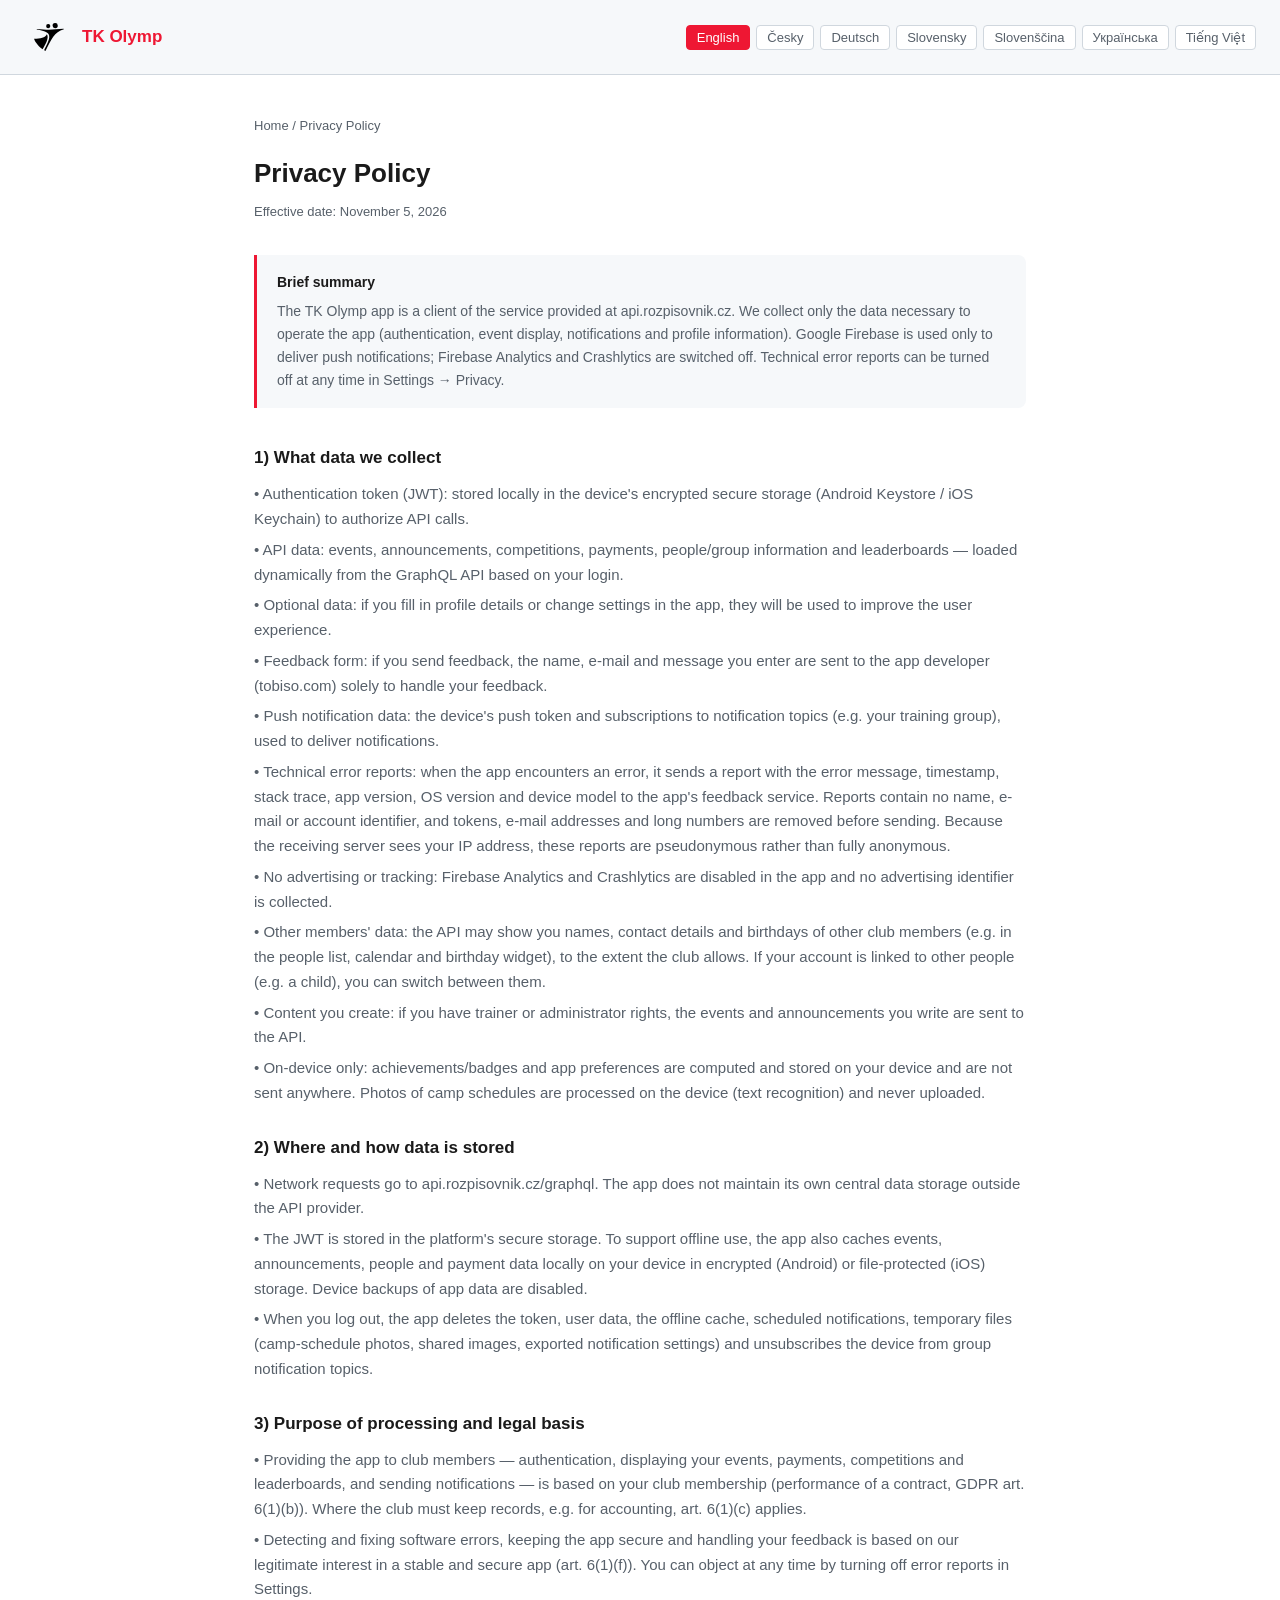
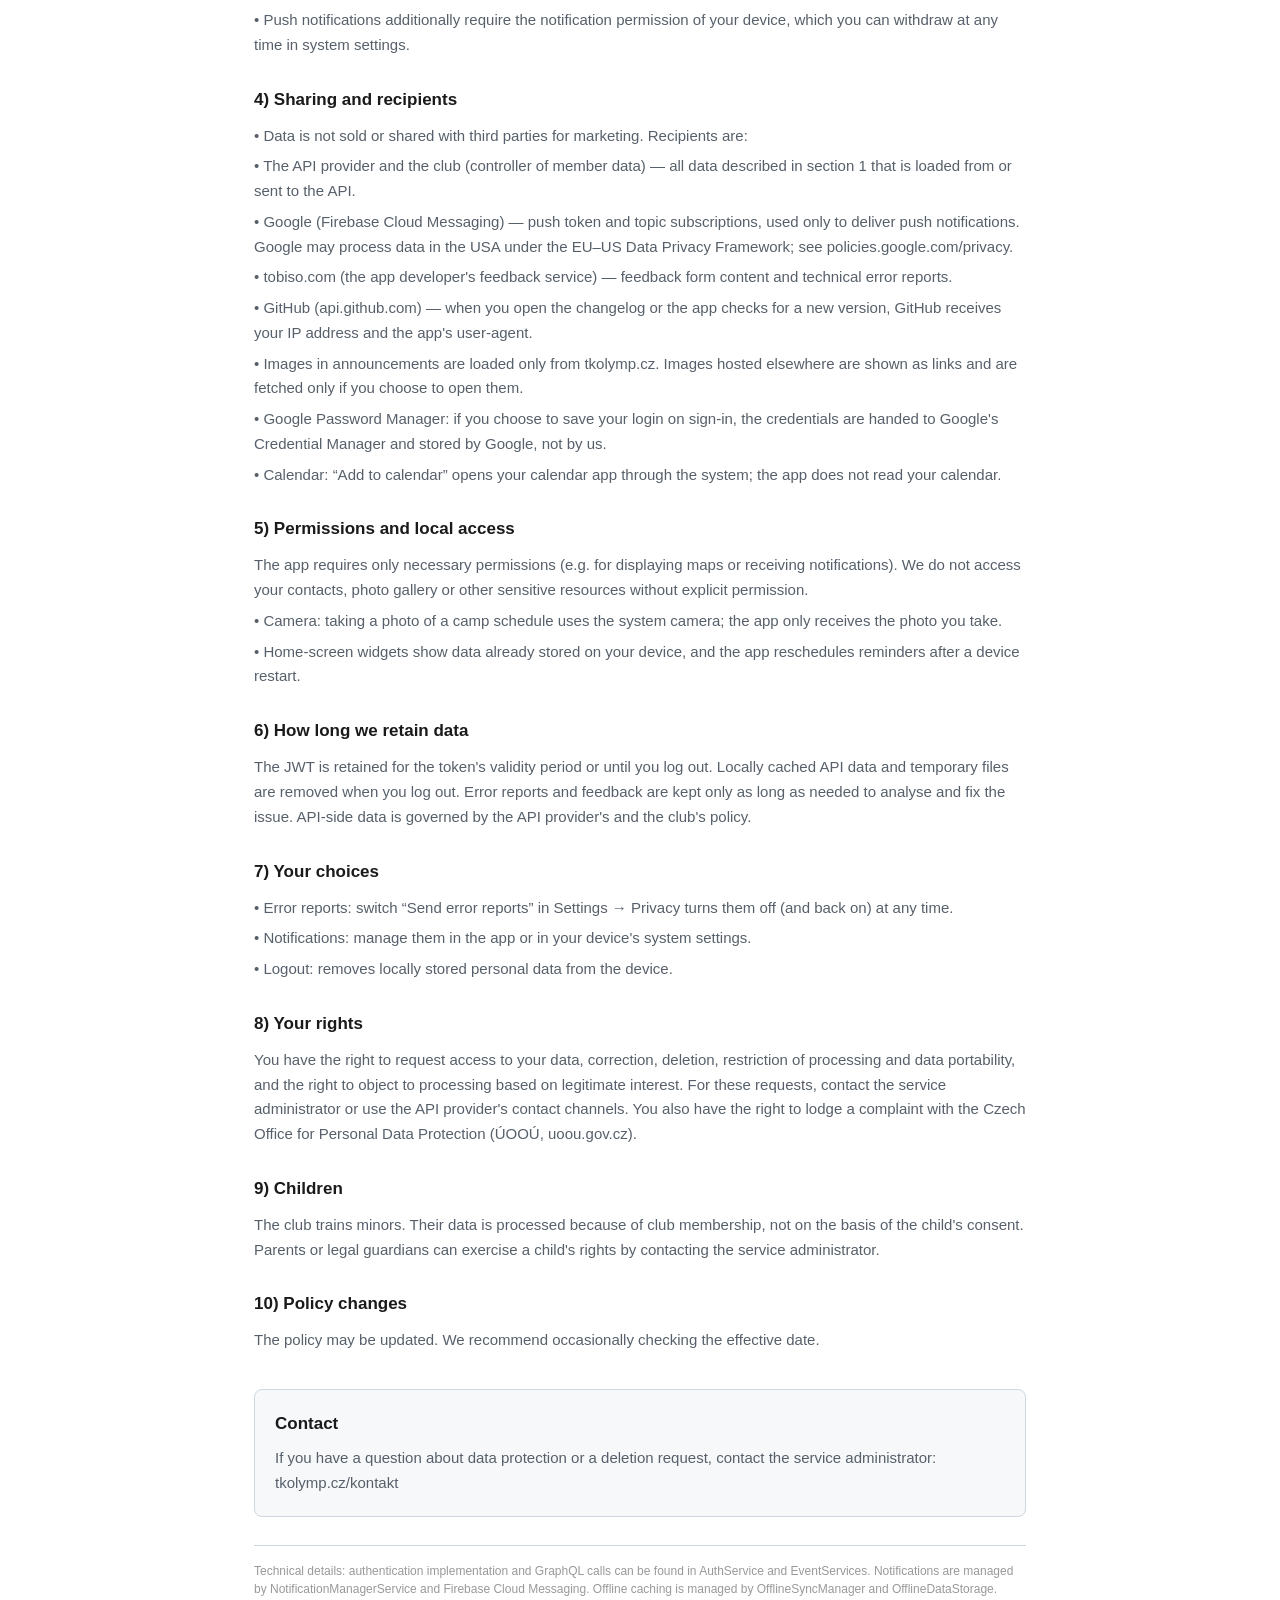
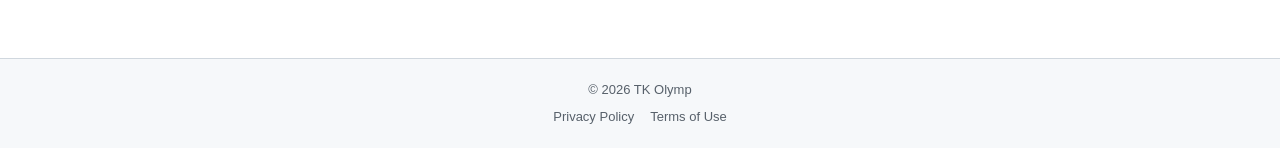
==== commit f1277b24: "update of the privacy policy" ====
--- a/privacy/index.html
+++ b/privacy/index.html
@@ -47,11 +47,11 @@
       summaryTitle: "Brief summary",
       summaryText: "The TK Olymp app is a client of the service provided at api.rozpisovnik.cz. We collect only the data necessary to operate the app (authentication, event display, notifications and profile information). Google Firebase is used only to deliver push notifications; Firebase Analytics and Crashlytics are switched off. Technical error reports can be turned off at any time in Settings → Privacy.",
       sections: [
-        { title: "1) What data we collect", body: ["• Authentication token (JWT): stored locally in the device's encrypted secure storage (Android Keystore / iOS Keychain) to authorize API calls.", "• API data: events, announcements, competitions, payments, people/group information and leaderboards — loaded dynamically from the GraphQL API based on your login.", "• Optional data: if you fill in profile details or change settings in the app, they will be used to improve the user experience.", "• Feedback form: if you send feedback, the name, e-mail and message you enter are sent to the app developer (tobiso.com) solely to handle your feedback.", "• Push notification data: the device's push token and subscriptions to notification topics (e.g. your training group), used to deliver notifications.", "• Technical error reports: when the app encounters an error, it sends a report with the error message, timestamp, stack trace, app version, OS version and device model to the app's feedback service. Reports contain no name, e-mail or account identifier, and tokens, e-mail addresses and long numbers are removed before sending. Because the receiving server sees your IP address, these reports are pseudonymous rather than fully anonymous.", "• No advertising or tracking: Firebase Analytics and Crashlytics are disabled in the app and no advertising identifier is collected."] },
+        { title: "1) What data we collect", body: ["• Authentication token (JWT): stored locally in the device's encrypted secure storage (Android Keystore / iOS Keychain) to authorize API calls.", "• API data: events, announcements, competitions, payments, people/group information and leaderboards — loaded dynamically from the GraphQL API based on your login.", "• Optional data: if you fill in profile details or change settings in the app, they will be used to improve the user experience.", "• Feedback form: if you send feedback, the name, e-mail and message you enter are sent to the app developer (tobiso.com) solely to handle your feedback.", "• Push notification data: the device's push token and subscriptions to notification topics (e.g. your training group), used to deliver notifications.", "• Technical error reports: when the app encounters an error, it sends a report with the error message, timestamp, stack trace, app version, OS version and device model to the app's feedback service. Reports contain no name, e-mail or account identifier, and tokens, e-mail addresses and long numbers are removed before sending. Because the receiving server sees your IP address, these reports are pseudonymous rather than fully anonymous.", "• No advertising or tracking: Firebase Analytics and Crashlytics are disabled in the app and no advertising identifier is collected.", "• Other members' data: the API may show you names, contact details and birthdays of other club members (e.g. in the people list, calendar and birthday widget), to the extent the club allows. If your account is linked to other people (e.g. a child), you can switch between them.", "• Content you create: if you have trainer or administrator rights, the events and announcements you write are sent to the API.", "• On-device only: achievements/badges and app preferences are computed and stored on your device and are not sent anywhere. Photos of camp schedules are processed on the device (text recognition) and never uploaded."] },
         { title: "2) Where and how data is stored", body: ["• Network requests go to api.rozpisovnik.cz/graphql. The app does not maintain its own central data storage outside the API provider.", "• The JWT is stored in the platform's secure storage. To support offline use, the app also caches events, announcements, people and payment data locally on your device in encrypted (Android) or file-protected (iOS) storage. Device backups of app data are disabled.", "• When you log out, the app deletes the token, user data, the offline cache, scheduled notifications, temporary files (camp-schedule photos, shared images, exported notification settings) and unsubscribes the device from group notification topics."] },
         { title: "3) Purpose of processing and legal basis", body: ["• Providing the app to club members — authentication, displaying your events, payments, competitions and leaderboards, and sending notifications — is based on your club membership (performance of a contract, GDPR art. 6(1)(b)). Where the club must keep records, e.g. for accounting, art. 6(1)(c) applies.", "• Detecting and fixing software errors, keeping the app secure and handling your feedback is based on our legitimate interest in a stable and secure app (art. 6(1)(f)). You can object at any time by turning off error reports in Settings.", "• Push notifications additionally require the notification permission of your device, which you can withdraw at any time in system settings."] },
-        { title: "4) Sharing and recipients", body: ["• Data is not sold or shared with third parties for marketing. Recipients are:", "• The API provider and the club (controller of member data) — all data described in section 1 that is loaded from or sent to the API.", "• Google (Firebase Cloud Messaging) — push token and topic subscriptions, used only to deliver push notifications. Google may process data in the USA under the EU–US Data Privacy Framework; see policies.google.com/privacy.", "• tobiso.com (the app developer's feedback service) — feedback form content and technical error reports.", "• GitHub (api.github.com) — when you open the changelog or the app checks for a new version, GitHub receives your IP address and the app's user-agent.", "• Images in announcements are loaded only from tkolymp.cz. Images hosted elsewhere are shown as links and are fetched only if you choose to open them."] },
-        { title: "5) Permissions and local access", body: ["The app requires only necessary permissions (e.g. for displaying maps or receiving notifications). We do not access your contacts, photo gallery or other sensitive resources without explicit permission."] },
+        { title: "4) Sharing and recipients", body: ["• Data is not sold or shared with third parties for marketing. Recipients are:", "• The API provider and the club (controller of member data) — all data described in section 1 that is loaded from or sent to the API.", "• Google (Firebase Cloud Messaging) — push token and topic subscriptions, used only to deliver push notifications. Google may process data in the USA under the EU–US Data Privacy Framework; see policies.google.com/privacy.", "• tobiso.com (the app developer's feedback service) — feedback form content and technical error reports.", "• GitHub (api.github.com) — when you open the changelog or the app checks for a new version, GitHub receives your IP address and the app's user-agent.", "• Images in announcements are loaded only from tkolymp.cz. Images hosted elsewhere are shown as links and are fetched only if you choose to open them.", "• Google Password Manager: if you choose to save your login on sign-in, the credentials are handed to Google's Credential Manager and stored by Google, not by us.", "• Calendar: “Add to calendar” opens your calendar app through the system; the app does not read your calendar."] },
+        { title: "5) Permissions and local access", body: ["The app requires only necessary permissions (e.g. for displaying maps or receiving notifications). We do not access your contacts, photo gallery or other sensitive resources without explicit permission.", "• Camera: taking a photo of a camp schedule uses the system camera; the app only receives the photo you take.", "• Home-screen widgets show data already stored on your device, and the app reschedules reminders after a device restart."] },
         { title: "6) How long we retain data", body: ["The JWT is retained for the token's validity period or until you log out. Locally cached API data and temporary files are removed when you log out. Error reports and feedback are kept only as long as needed to analyse and fix the issue. API-side data is governed by the API provider's and the club's policy."] },
         { title: "7) Your choices", body: ["• Error reports: switch “Send error reports” in Settings → Privacy turns them off (and back on) at any time.", "• Notifications: manage them in the app or in your device's system settings.", "• Logout: removes locally stored personal data from the device."] },
         { title: "8) Your rights", body: ["You have the right to request access to your data, correction, deletion, restriction of processing and data portability, and the right to object to processing based on legitimate interest. For these requests, contact the service administrator or use the API provider's contact channels. You also have the right to lodge a complaint with the Czech Office for Personal Data Protection (ÚOOÚ, uoou.gov.cz)."] },
@@ -69,11 +69,11 @@
       summaryTitle: "Stručné shrnutí",
       summaryText: "Aplikace TK Olymp je klientem služby poskytované na api.rozpisovnik.cz. Shromažďujeme pouze data nezbytná pro provoz aplikace (autentizace, zobrazení událostí, oznámení a profilové informace). Google Firebase používáme pouze k doručování push notifikací; Firebase Analytics a Crashlytics jsou vypnuté. Technické chybové zprávy lze kdykoli vypnout v Nastavení → Soukromí.",
       sections: [
-        { title: "1) Jaká data shromažďujeme", body: ["• Autentizační token (JWT): ukládán lokálně v šifrovaném zabezpečeném úložišti zařízení (Android Keystore / iOS Keychain) pro autorizaci volání API.", "• Data z API: události, oznámení, soutěže, platby, informace o lidech/skupinách a žebříčky — načítají se dynamicky z GraphQL API podle vašeho přihlášení.", "• Volitelná data: pokud v aplikaci vyplníte profilové údaje nebo upravíte nastavení, budou použity ke zlepšení uživatelského zážitku.", "• Formulář zpětné vazby: pokud odešlete zpětnou vazbu, jméno, e-mail a zpráva, které zadáte, se odesílají vývojáři aplikace (tobiso.com) výhradně za účelem vyřízení vaší zpětné vazby.", "• Data pro push notifikace: push token zařízení a odběry témat oznámení (např. vaší tréninkové skupiny), používané k doručování notifikací.", "• Technické chybové zprávy: když aplikace narazí na chybu, odešle službě zpětné vazby zprávu s chybovým hlášením, časem, stack trace, verzí aplikace, verzí OS a modelem zařízení. Zprávy neobsahují jméno, e-mail ani identifikátor účtu a tokeny, e-mailové adresy a dlouhá čísla se před odesláním odstraňují. Protože přijímající server vidí vaši IP adresu, jsou tyto zprávy pseudonymní, nikoli plně anonymní.", "• Žádná reklama ani sledování: Firebase Analytics a Crashlytics jsou v aplikaci vypnuté a neshromažďuje se reklamní identifikátor."] },
+        { title: "1) Jaká data shromažďujeme", body: ["• Autentizační token (JWT): ukládán lokálně v šifrovaném zabezpečeném úložišti zařízení (Android Keystore / iOS Keychain) pro autorizaci volání API.", "• Data z API: události, oznámení, soutěže, platby, informace o lidech/skupinách a žebříčky — načítají se dynamicky z GraphQL API podle vašeho přihlášení.", "• Volitelná data: pokud v aplikaci vyplníte profilové údaje nebo upravíte nastavení, budou použity ke zlepšení uživatelského zážitku.", "• Formulář zpětné vazby: pokud odešlete zpětnou vazbu, jméno, e-mail a zpráva, které zadáte, se odesílají vývojáři aplikace (tobiso.com) výhradně za účelem vyřízení vaší zpětné vazby.", "• Data pro push notifikace: push token zařízení a odběry témat oznámení (např. vaší tréninkové skupiny), používané k doručování notifikací.", "• Technické chybové zprávy: když aplikace narazí na chybu, odešle službě zpětné vazby zprávu s chybovým hlášením, časem, stack trace, verzí aplikace, verzí OS a modelem zařízení. Zprávy neobsahují jméno, e-mail ani identifikátor účtu a tokeny, e-mailové adresy a dlouhá čísla se před odesláním odstraňují. Protože přijímající server vidí vaši IP adresu, jsou tyto zprávy pseudonymní, nikoli plně anonymní.", "• Žádná reklama ani sledování: Firebase Analytics a Crashlytics jsou v aplikaci vypnuté a neshromažďuje se reklamní identifikátor.", "• Údaje ostatních členů: API vám může zobrazit jména, kontakty a narozeniny ostatních členů klubu (např. v seznamu lidí, kalendáři a widgetu narozenin), v rozsahu, který klub povolí. Pokud je váš účet propojen s dalšími osobami (např. dítětem), můžete mezi nimi přepínat.", "• Obsah, který vytváříte: máte-li práva trenéra nebo administrátora, události a oznámení, které napíšete, se odesílají do API.", "• Pouze v zařízení: úspěchy/odznaky a předvolby aplikace se počítají a ukládají ve vašem zařízení a nikam se neodesílají. Fotografie rozpisu soustředění se zpracovávají v zařízení (rozpoznání textu) a nikdy se nenahrávají."] },
         { title: "2) Kde a jak jsou data uložena", body: ["• Síťové požadavky směřují na api.rozpisovnik.cz/graphql. Aplikace nevytváří vlastní centrální úložiště dat mimo poskytovatele API.", "• JWT je uložen v zabezpečeném úložišti platformy. Pro podporu offline používání aplikace také ukládá lokálně do zařízení události, oznámení, osoby a platby v šifrovaném (Android) nebo souborově chráněném (iOS) úložišti. Zálohování dat aplikace je vypnuté.", "• Při odhlášení aplikace smaže token, uživatelská data, offline cache, naplánovaná oznámení, dočasné soubory (fotografie rozpisu soustředění, sdílené obrázky, exportované nastavení oznámení) a zruší odběr témat oznámení skupin."] },
         { title: "3) Účel zpracování a právní základ", body: ["• Poskytování aplikace členům klubu — autentizace, zobrazení vašich událostí, plateb, soutěží a žebříčků a zasílání oznámení — vychází z vašeho členství v klubu (plnění smlouvy, čl. 6 odst. 1 písm. b) GDPR). Tam, kde má klub zákonnou povinnost vést evidenci, např. účetní, uplatní se čl. 6 odst. 1 písm. c).", "• Zjišťování a opravy chyb, zabezpečení aplikace a vyřízení vaší zpětné vazby vychází z našeho oprávněného zájmu na stabilní a bezpečné aplikaci (čl. 6 odst. 1 písm. f)). Můžete kdykoli vznést námitku vypnutím chybových zpráv v Nastavení.", "• Push notifikace navíc vyžadují oprávnění k oznámením v zařízení, které můžete kdykoli odvolat v systémovém nastavení."] },
-        { title: "4) Sdílení a příjemci", body: ["• Data neprodáváme ani nesdílíme s třetími stranami pro marketing. Příjemci jsou:", "• Poskytovatel API a klub (správce údajů členů) — veškerá data popsaná v oddíle 1, která se z API načítají nebo se do něj odesílají.", "• Google (Firebase Cloud Messaging) — push token a odběry témat, používané pouze k doručování push notifikací. Google může údaje zpracovávat v USA na základě rámce EU–US Data Privacy Framework; viz policies.google.com/privacy.", "• tobiso.com (služba zpětné vazby vývojáře aplikace) — obsah formuláře zpětné vazby a technické chybové zprávy.", "• GitHub (api.github.com) — když otevřete seznam změn nebo aplikace zjišťuje novou verzi, GitHub obdrží vaši IP adresu a user-agent aplikace.", "• Obrázky v oznámeních se načítají pouze z tkolymp.cz. Obrázky z jiných webů se zobrazí jako odkazy a stáhnou se, jen když se rozhodnete je otevřít."] },
-        { title: "5) Oprávnění a lokální přístup", body: ["Aplikace vyžaduje jen nezbytná oprávnění (např. pro zobrazování map nebo příjem notifikací). Nepřistupujeme k vašim kontaktům, fotogaleriím ani dalším citlivým zdrojům bez výslovného povolení."] },
+        { title: "4) Sdílení a příjemci", body: ["• Data neprodáváme ani nesdílíme s třetími stranami pro marketing. Příjemci jsou:", "• Poskytovatel API a klub (správce údajů členů) — veškerá data popsaná v oddíle 1, která se z API načítají nebo se do něj odesílají.", "• Google (Firebase Cloud Messaging) — push token a odběry témat, používané pouze k doručování push notifikací. Google může údaje zpracovávat v USA na základě rámce EU–US Data Privacy Framework; viz policies.google.com/privacy.", "• tobiso.com (služba zpětné vazby vývojáře aplikace) — obsah formuláře zpětné vazby a technické chybové zprávy.", "• GitHub (api.github.com) — když otevřete seznam změn nebo aplikace zjišťuje novou verzi, GitHub obdrží vaši IP adresu a user-agent aplikace.", "• Obrázky v oznámeních se načítají pouze z tkolymp.cz. Obrázky z jiných webů se zobrazí jako odkazy a stáhnou se, jen když se rozhodnete je otevřít.", "• Správce hesel Google: pokud se při přihlášení rozhodnete uložit přihlašovací údaje, předají se Správci přihlašovacích údajů Google a uloží je Google, nikoli my.", "• Kalendář: „Přidat do kalendáře“ otevře vaši aplikaci kalendáře přes systém; aplikace váš kalendář nečte."] },
+        { title: "5) Oprávnění a lokální přístup", body: ["Aplikace vyžaduje jen nezbytná oprávnění (např. pro zobrazování map nebo příjem notifikací). Nepřistupujeme k vašim kontaktům, fotogaleriím ani dalším citlivým zdrojům bez výslovného povolení.", "• Fotoaparát: pořízení fotografie rozpisu soustředění využívá systémový fotoaparát; aplikace obdrží pouze fotografii, kterou pořídíte.", "• Widgety na domovské obrazovce zobrazují data již uložená ve vašem zařízení a aplikace po restartu zařízení znovu naplánuje připomínky."] },
         { title: "6) Jak dlouho data uchováváme", body: ["JWT je uchováván po dobu platnosti tokenu nebo dokud se neodhlásíte. Lokálně uložená data z API a dočasné soubory jsou odstraněny při odhlášení. Chybové zprávy a zpětná vazba se uchovávají jen po dobu nezbytnou k analýze a opravě problému. Data na straně API se řídí politikou poskytovatele API a klubu."] },
         { title: "7) Vaše možnosti", body: ["• Chybové zprávy: přepínač „Odesílat chybová hlášení“ v Nastavení → Soukromí je kdykoli vypne (a znovu zapne).", "• Oznámení: spravujete je v aplikaci nebo v systémovém nastavení zařízení.", "• Odhlášení: odstraní z zařízení lokálně uložené osobní údaje."] },
         { title: "8) Vaše práva", body: ["Máte právo požadovat přístup ke svým údajům, jejich opravu, výmaz, omezení zpracování a přenositelnost a právo vznést námitku proti zpracování založenému na oprávněném zájmu. Pro tyto požadavky kontaktujte správce služby nebo použijte kontaktní kanály poskytovatele API. Máte také právo podat stížnost u Úřadu pro ochranu osobních údajů (ÚOOÚ, uoou.gov.cz)."] },
@@ -91,11 +91,11 @@
       summaryTitle: "Kurze Zusammenfassung",
       summaryText: "Die TK-Olymp-App ist ein Client des unter api.rozpisovnik.cz bereitgestellten Dienstes. Wir erheben nur die für den Betrieb der App notwendigen Daten (Authentifizierung, Anzeige von Veranstaltungen, Benachrichtigungen und Profilinformationen). Google Firebase wird ausschließlich zur Zustellung von Push-Benachrichtigungen genutzt; Firebase Analytics und Crashlytics sind deaktiviert. Technische Fehlerberichte können jederzeit unter Einstellungen → Datenschutz ausgeschaltet werden.",
       sections: [
-        { title: "1) Welche Daten wir erheben", body: ["• Authentifizierungstoken (JWT): wird lokal im verschlüsselten, sicheren Speicher des Geräts (Android Keystore / iOS Keychain) abgelegt, um API-Aufrufe zu autorisieren.", "• API-Daten: Veranstaltungen, Ankündigungen, Wettbewerbe, Zahlungen, Personen-/Gruppeninformationen und Ranglisten — werden anhand Ihrer Anmeldung dynamisch aus der GraphQL-API geladen.", "• Optionale Daten: Wenn Sie Profilangaben ausfüllen oder Einstellungen ändern, werden diese zur Verbesserung der Nutzererfahrung verwendet.", "• Feedback-Formular: Wenn Sie Feedback senden, werden Name, E-Mail und Nachricht ausschließlich zur Bearbeitung Ihres Feedbacks an den App-Entwickler (tobiso.com) übermittelt.", "• Push-Daten: das Push-Token des Geräts und Abonnements von Benachrichtigungsthemen (z. B. Ihrer Trainingsgruppe) zur Zustellung von Benachrichtigungen.", "• Technische Fehlerberichte: Tritt in der App ein Fehler auf, sendet sie einen Bericht mit Fehlermeldung, Zeitstempel, Stacktrace, App-Version, Betriebssystemversion und Gerätemodell an den Feedback-Dienst der App. Die Berichte enthalten keinen Namen, keine E-Mail und keine Konto-Kennung; Tokens, E-Mail-Adressen und lange Zahlen werden vor dem Senden entfernt. Da der empfangende Server Ihre IP-Adresse sieht, sind die Berichte pseudonym und nicht vollständig anonym.", "• Keine Werbung und kein Tracking: Firebase Analytics und Crashlytics sind in der App deaktiviert, und es wird keine Werbe-ID erhoben."] },
+        { title: "1) Welche Daten wir erheben", body: ["• Authentifizierungstoken (JWT): wird lokal im verschlüsselten, sicheren Speicher des Geräts (Android Keystore / iOS Keychain) abgelegt, um API-Aufrufe zu autorisieren.", "• API-Daten: Veranstaltungen, Ankündigungen, Wettbewerbe, Zahlungen, Personen-/Gruppeninformationen und Ranglisten — werden anhand Ihrer Anmeldung dynamisch aus der GraphQL-API geladen.", "• Optionale Daten: Wenn Sie Profilangaben ausfüllen oder Einstellungen ändern, werden diese zur Verbesserung der Nutzererfahrung verwendet.", "• Feedback-Formular: Wenn Sie Feedback senden, werden Name, E-Mail und Nachricht ausschließlich zur Bearbeitung Ihres Feedbacks an den App-Entwickler (tobiso.com) übermittelt.", "• Push-Daten: das Push-Token des Geräts und Abonnements von Benachrichtigungsthemen (z. B. Ihrer Trainingsgruppe) zur Zustellung von Benachrichtigungen.", "• Technische Fehlerberichte: Tritt in der App ein Fehler auf, sendet sie einen Bericht mit Fehlermeldung, Zeitstempel, Stacktrace, App-Version, Betriebssystemversion und Gerätemodell an den Feedback-Dienst der App. Die Berichte enthalten keinen Namen, keine E-Mail und keine Konto-Kennung; Tokens, E-Mail-Adressen und lange Zahlen werden vor dem Senden entfernt. Da der empfangende Server Ihre IP-Adresse sieht, sind die Berichte pseudonym und nicht vollständig anonym.", "• Keine Werbung und kein Tracking: Firebase Analytics und Crashlytics sind in der App deaktiviert, und es wird keine Werbe-ID erhoben.", "• Daten anderer Mitglieder: Die API kann Ihnen Namen, Kontaktdaten und Geburtstage anderer Vereinsmitglieder anzeigen (z. B. in der Personenliste, im Kalender und im Geburtstags-Widget), soweit der Verein dies zulässt. Ist Ihr Konto mit weiteren Personen verknüpft (z. B. einem Kind), können Sie zwischen ihnen wechseln.", "• Von Ihnen erstellte Inhalte: Mit Trainer- oder Administratorrechten werden die von Ihnen verfassten Veranstaltungen und Ankündigungen an die API gesendet.", "• Nur auf dem Gerät: Erfolge/Abzeichen und App-Einstellungen werden auf Ihrem Gerät berechnet und gespeichert und nirgendwohin gesendet. Fotos von Lagerplänen werden auf dem Gerät verarbeitet (Texterkennung) und nie hochgeladen."] },
         { title: "2) Wo und wie Daten gespeichert werden", body: ["• Netzwerkanfragen gehen an api.rozpisovnik.cz/graphql. Die App unterhält keinen eigenen zentralen Datenspeicher außerhalb des API-Anbieters.", "• Das JWT wird im sicheren Speicher der Plattform abgelegt. Für die Offline-Nutzung speichert die App Veranstaltungen, Ankündigungen, Personen- und Zahlungsdaten lokal auf Ihrem Gerät in verschlüsseltem (Android) bzw. dateigeschütztem (iOS) Speicher. Geräte-Backups der App-Daten sind deaktiviert.", "• Beim Abmelden löscht die App Token, Nutzerdaten, Offline-Cache, geplante Benachrichtigungen und temporäre Dateien (Fotos von Lagerplänen, geteilte Bilder, exportierte Benachrichtigungseinstellungen) und meldet das Gerät von den Gruppen-Benachrichtigungsthemen ab."] },
         { title: "3) Zweck der Verarbeitung und Rechtsgrundlage", body: ["• Die Bereitstellung der App für Vereinsmitglieder — Authentifizierung, Anzeige Ihrer Veranstaltungen, Zahlungen, Wettbewerbe und Ranglisten sowie Benachrichtigungen — beruht auf Ihrer Vereinsmitgliedschaft (Vertragserfüllung, Art. 6 Abs. 1 lit. b DSGVO). Soweit der Verein gesetzlich zur Aufbewahrung verpflichtet ist, z. B. in der Buchhaltung, gilt Art. 6 Abs. 1 lit. c.", "• Das Erkennen und Beheben von Softwarefehlern, die Sicherheit der App und die Bearbeitung Ihres Feedbacks beruhen auf unserem berechtigten Interesse an einer stabilen und sicheren App (Art. 6 Abs. 1 lit. f). Sie können jederzeit widersprechen, indem Sie Fehlerberichte in den Einstellungen ausschalten.", "• Push-Benachrichtigungen erfordern zusätzlich die Benachrichtigungsberechtigung Ihres Geräts, die Sie jederzeit in den Systemeinstellungen widerrufen können."] },
-        { title: "4) Weitergabe und Empfänger", body: ["• Daten werden nicht verkauft und nicht zu Marketingzwecken an Dritte weitergegeben. Empfänger sind:", "• Der API-Anbieter und der Verein (Verantwortlicher für Mitgliederdaten) — alle in Abschnitt 1 beschriebenen Daten, die aus der API geladen oder an sie gesendet werden.", "• Google (Firebase Cloud Messaging) — Push-Token und Themenabonnements, ausschließlich zur Zustellung von Push-Benachrichtigungen. Google kann Daten in den USA auf Grundlage des EU-US Data Privacy Framework verarbeiten; siehe policies.google.com/privacy.", "• tobiso.com (Feedback-Dienst des App-Entwicklers) — Inhalt des Feedback-Formulars und technische Fehlerberichte.", "• GitHub (api.github.com) — wenn Sie das Änderungsprotokoll öffnen oder die App nach einer neuen Version sucht, erhält GitHub Ihre IP-Adresse und den User-Agent der App.", "• Bilder in Ankündigungen werden nur von tkolymp.cz geladen. Bilder von anderen Servern werden als Links angezeigt und nur abgerufen, wenn Sie sie öffnen."] },
-        { title: "5) Berechtigungen und lokaler Zugriff", body: ["Die App benötigt nur notwendige Berechtigungen (z. B. zur Anzeige von Karten oder zum Empfang von Benachrichtigungen). Ohne ausdrückliche Erlaubnis greifen wir nicht auf Ihre Kontakte, Ihre Fotogalerie oder andere sensible Ressourcen zu."] },
+        { title: "4) Weitergabe und Empfänger", body: ["• Daten werden nicht verkauft und nicht zu Marketingzwecken an Dritte weitergegeben. Empfänger sind:", "• Der API-Anbieter und der Verein (Verantwortlicher für Mitgliederdaten) — alle in Abschnitt 1 beschriebenen Daten, die aus der API geladen oder an sie gesendet werden.", "• Google (Firebase Cloud Messaging) — Push-Token und Themenabonnements, ausschließlich zur Zustellung von Push-Benachrichtigungen. Google kann Daten in den USA auf Grundlage des EU-US Data Privacy Framework verarbeiten; siehe policies.google.com/privacy.", "• tobiso.com (Feedback-Dienst des App-Entwicklers) — Inhalt des Feedback-Formulars und technische Fehlerberichte.", "• GitHub (api.github.com) — wenn Sie das Änderungsprotokoll öffnen oder die App nach einer neuen Version sucht, erhält GitHub Ihre IP-Adresse und den User-Agent der App.", "• Bilder in Ankündigungen werden nur von tkolymp.cz geladen. Bilder von anderen Servern werden als Links angezeigt und nur abgerufen, wenn Sie sie öffnen.", "• Google Passwort-Manager: Wenn Sie beim Anmelden das Speichern Ihrer Zugangsdaten wählen, werden diese an den Credential Manager von Google übergeben und von Google gespeichert, nicht von uns.", "• Kalender: „Zum Kalender hinzufügen“ öffnet Ihre Kalender-App über das System; die App liest Ihren Kalender nicht."] },
+        { title: "5) Berechtigungen und lokaler Zugriff", body: ["Die App benötigt nur notwendige Berechtigungen (z. B. zur Anzeige von Karten oder zum Empfang von Benachrichtigungen). Ohne ausdrückliche Erlaubnis greifen wir nicht auf Ihre Kontakte, Ihre Fotogalerie oder andere sensible Ressourcen zu.", "• Kamera: Für das Foto eines Lagerplans wird die System-Kamera verwendet; die App erhält nur das von Ihnen aufgenommene Foto.", "• Widgets auf dem Startbildschirm zeigen bereits auf Ihrem Gerät gespeicherte Daten an, und die App plant Erinnerungen nach einem Neustart des Geräts neu."] },
         { title: "6) Wie lange wir Daten speichern", body: ["Das JWT wird für die Gültigkeitsdauer des Tokens oder bis zur Abmeldung aufbewahrt. Lokal zwischengespeicherte API-Daten und temporäre Dateien werden bei der Abmeldung entfernt. Fehlerberichte und Feedback werden nur so lange gespeichert, wie es zur Analyse und Behebung des Problems nötig ist. Für Daten auf API-Seite gelten die Richtlinien des API-Anbieters und des Vereins."] },
         { title: "7) Ihre Wahlmöglichkeiten", body: ["• Fehlerberichte: Der Schalter „Fehlerberichte senden“ unter Einstellungen → Datenschutz schaltet sie jederzeit aus (und wieder ein).", "• Benachrichtigungen: Verwalten Sie diese in der App oder in den Systemeinstellungen Ihres Geräts.", "• Abmeldung: entfernt lokal gespeicherte personenbezogene Daten vom Gerät."] },
         { title: "8) Ihre Rechte", body: ["Sie haben das Recht auf Auskunft, Berichtigung, Löschung, Einschränkung der Verarbeitung und Datenübertragbarkeit sowie das Recht, der auf berechtigtem Interesse beruhenden Verarbeitung zu widersprechen. Wenden Sie sich dafür an den Dienstadministrator oder die Kontaktkanäle des API-Anbieters. Sie haben außerdem das Recht, Beschwerde beim tschechischen Amt für den Schutz personenbezogener Daten (ÚOOÚ, uoou.gov.cz) einzulegen."] },
@@ -113,11 +113,11 @@
       summaryTitle: "Stručné zhrnutie",
       summaryText: "Aplikácia TK Olymp je klientom služby poskytovanej na api.rozpisovnik.cz. Zhromažďujeme iba údaje nevyhnutné na prevádzku aplikácie (autentifikácia, zobrazenie udalostí, oznámenia a profilové informácie). Google Firebase používame iba na doručovanie push notifikácií; Firebase Analytics a Crashlytics sú vypnuté. Technické chybové správy možno kedykoľvek vypnúť v Nastaveniach → Súkromie.",
       sections: [
-        { title: "1) Aké údaje zhromažďujeme", body: ["• Autentifikačný token (JWT): ukladá sa lokálne v šifrovanom zabezpečenom úložisku zariadenia (Android Keystore / iOS Keychain) na autorizáciu volaní API.", "• Údaje z API: udalosti, oznámenia, súťaže, platby, informácie o ľuďoch/skupinách a rebríčky — načítavajú sa dynamicky z GraphQL API podľa vášho prihlásenia.", "• Voliteľné údaje: ak v aplikácii vyplníte profilové údaje alebo upravíte nastavenia, použijú sa na zlepšenie používateľského zážitku.", "• Formulár spätnej väzby: ak odošlete spätnú väzbu, meno, e-mail a správa, ktoré zadáte, sa odosielajú vývojárovi aplikácie (tobiso.com) výlučne na vybavenie vašej spätnej väzby.", "• Údaje pre push notifikácie: push token zariadenia a odbery tém oznámení (napr. vašej tréningovej skupiny), používané na doručovanie notifikácií.", "• Technické chybové správy: keď aplikácia narazí na chybu, odošle službe spätnej väzby správu s chybovým hlásením, časom, stack trace, verziou aplikácie, verziou OS a modelom zariadenia. Správy neobsahujú meno, e-mail ani identifikátor účtu a tokeny, e-mailové adresy a dlhé čísla sa pred odoslaním odstraňujú. Keďže prijímajúci server vidí vašu IP adresu, tieto správy sú pseudonymné, nie úplne anonymné.", "• Žiadna reklama ani sledovanie: Firebase Analytics a Crashlytics sú v aplikácii vypnuté a nezhromažďuje sa reklamný identifikátor."] },
+        { title: "1) Aké údaje zhromažďujeme", body: ["• Autentifikačný token (JWT): ukladá sa lokálne v šifrovanom zabezpečenom úložisku zariadenia (Android Keystore / iOS Keychain) na autorizáciu volaní API.", "• Údaje z API: udalosti, oznámenia, súťaže, platby, informácie o ľuďoch/skupinách a rebríčky — načítavajú sa dynamicky z GraphQL API podľa vášho prihlásenia.", "• Voliteľné údaje: ak v aplikácii vyplníte profilové údaje alebo upravíte nastavenia, použijú sa na zlepšenie používateľského zážitku.", "• Formulár spätnej väzby: ak odošlete spätnú väzbu, meno, e-mail a správa, ktoré zadáte, sa odosielajú vývojárovi aplikácie (tobiso.com) výlučne na vybavenie vašej spätnej väzby.", "• Údaje pre push notifikácie: push token zariadenia a odbery tém oznámení (napr. vašej tréningovej skupiny), používané na doručovanie notifikácií.", "• Technické chybové správy: keď aplikácia narazí na chybu, odošle službe spätnej väzby správu s chybovým hlásením, časom, stack trace, verziou aplikácie, verziou OS a modelom zariadenia. Správy neobsahujú meno, e-mail ani identifikátor účtu a tokeny, e-mailové adresy a dlhé čísla sa pred odoslaním odstraňujú. Keďže prijímajúci server vidí vašu IP adresu, tieto správy sú pseudonymné, nie úplne anonymné.", "• Žiadna reklama ani sledovanie: Firebase Analytics a Crashlytics sú v aplikácii vypnuté a nezhromažďuje sa reklamný identifikátor.", "• Údaje ostatných členov: API vám môže zobraziť mená, kontakty a narodeniny ostatných členov klubu (napr. v zozname ľudí, kalendári a widgete narodenín), v rozsahu, ktorý klub povolí. Ak je váš účet prepojený s ďalšími osobami (napr. dieťaťom), môžete medzi nimi prepínať.", "• Obsah, ktorý vytvárate: ak máte práva trénera alebo administrátora, udalosti a oznámenia, ktoré napíšete, sa odosielajú do API.", "• Iba v zariadení: úspechy/odznaky a predvoľby aplikácie sa počítajú a ukladajú vo vašom zariadení a nikam sa neodosielajú. Fotografie rozpisu sústredenia sa spracúvajú v zariadení (rozpoznávanie textu) a nikdy sa nenahrávajú."] },
         { title: "2) Kde a ako sú údaje uložené", body: ["• Sieťové požiadavky smerujú na api.rozpisovnik.cz/graphql. Aplikácia nevytvára vlastné centrálne úložisko údajov mimo poskytovateľa API.", "• JWT je uložený v zabezpečenom úložisku platformy. Na podporu offline používania aplikácia tiež ukladá lokálne do zariadenia udalosti, oznámenia, osoby a platby v šifrovanom (Android) alebo súborovo chránenom (iOS) úložisku. Zálohovanie údajov aplikácie je vypnuté.", "• Pri odhlásení aplikácia zmaže token, používateľské údaje, offline cache, naplánované oznámenia, dočasné súbory (fotografie rozpisu sústredenia, zdieľané obrázky, exportované nastavenia oznámení) a zruší odber tém oznámení skupín."] },
         { title: "3) Účel spracovania a právny základ", body: ["• Poskytovanie aplikácie členom klubu — autentifikácia, zobrazenie vašich udalostí, platieb, súťaží a rebríčkov a zasielanie oznámení — vychádza z vášho členstva v klube (plnenie zmluvy, čl. 6 ods. 1 písm. b) GDPR). Tam, kde má klub zákonnú povinnosť viesť evidenciu, napr. účtovnú, uplatní sa čl. 6 ods. 1 písm. c).", "• Zisťovanie a oprava chýb, zabezpečenie aplikácie a vybavenie vašej spätnej väzby vychádza z nášho oprávneného záujmu na stabilnej a bezpečnej aplikácii (čl. 6 ods. 1 písm. f)). Kedykoľvek môžete namietať vypnutím chybových správ v Nastaveniach.", "• Push notifikácie navyše vyžadujú povolenie oznámení v zariadení, ktoré môžete kedykoľvek odvolať v systémových nastaveniach."] },
-        { title: "4) Zdieľanie a príjemcovia", body: ["• Údaje nepredávame ani nezdieľame s tretími stranami na marketing. Príjemcovia sú:", "• Poskytovateľ API a klub (prevádzkovateľ údajov členov) — všetky údaje opísané v oddiele 1, ktoré sa z API načítavajú alebo sa do neho odosielajú.", "• Google (Firebase Cloud Messaging) — push token a odbery tém, používané iba na doručovanie push notifikácií. Google môže údaje spracúvať v USA na základe rámca EU–US Data Privacy Framework; pozri policies.google.com/privacy.", "• tobiso.com (služba spätnej väzby vývojára aplikácie) — obsah formulára spätnej väzby a technické chybové správy.", "• GitHub (api.github.com) — keď otvoríte zoznam zmien alebo aplikácia zisťuje novú verziu, GitHub získa vašu IP adresu a user-agent aplikácie.", "• Obrázky v oznámeniach sa načítavajú iba z tkolymp.cz. Obrázky z iných webov sa zobrazia ako odkazy a stiahnu sa, len keď sa rozhodnete ich otvoriť."] },
-        { title: "5) Oprávnenia a lokálny prístup", body: ["Aplikácia vyžaduje len nevyhnutné oprávnenia (napr. na zobrazovanie máp alebo príjem notifikácií). Bez výslovného povolenia nepristupujeme k vašim kontaktom, fotogalériám ani iným citlivým zdrojom."] },
+        { title: "4) Zdieľanie a príjemcovia", body: ["• Údaje nepredávame ani nezdieľame s tretími stranami na marketing. Príjemcovia sú:", "• Poskytovateľ API a klub (prevádzkovateľ údajov členov) — všetky údaje opísané v oddiele 1, ktoré sa z API načítavajú alebo sa do neho odosielajú.", "• Google (Firebase Cloud Messaging) — push token a odbery tém, používané iba na doručovanie push notifikácií. Google môže údaje spracúvať v USA na základe rámca EU–US Data Privacy Framework; pozri policies.google.com/privacy.", "• tobiso.com (služba spätnej väzby vývojára aplikácie) — obsah formulára spätnej väzby a technické chybové správy.", "• GitHub (api.github.com) — keď otvoríte zoznam zmien alebo aplikácia zisťuje novú verziu, GitHub získa vašu IP adresu a user-agent aplikácie.", "• Obrázky v oznámeniach sa načítavajú iba z tkolymp.cz. Obrázky z iných webov sa zobrazia ako odkazy a stiahnu sa, len keď sa rozhodnete ich otvoriť.", "• Správca hesiel Google: ak sa pri prihlásení rozhodnete uložiť prihlasovacie údaje, odovzdajú sa Správcovi poverení Google a uloží ich Google, nie my.", "• Kalendár: „Pridať do kalendára“ otvorí vašu aplikáciu kalendára cez systém; aplikácia váš kalendár nečíta."] },
+        { title: "5) Oprávnenia a lokálny prístup", body: ["Aplikácia vyžaduje len nevyhnutné oprávnenia (napr. na zobrazovanie máp alebo príjem notifikácií). Bez výslovného povolenia nepristupujeme k vašim kontaktom, fotogalériám ani iným citlivým zdrojom.", "• Fotoaparát: odfotenie rozpisu sústredenia využíva systémový fotoaparát; aplikácia dostane iba fotografiu, ktorú urobíte.", "• Widgety na domovskej obrazovke zobrazujú údaje už uložené vo vašom zariadení a aplikácia po reštarte zariadenia znova naplánuje pripomienky."] },
         { title: "6) Ako dlho údaje uchovávame", body: ["JWT sa uchováva počas platnosti tokenu alebo kým sa neodhlásite. Lokálne uložené údaje z API a dočasné súbory sa odstránia pri odhlásení. Chybové správy a spätná väzba sa uchovávajú len po dobu nevyhnutnú na analýzu a opravu problému. Údaje na strane API sa riadia politikou poskytovateľa API a klubu."] },
         { title: "7) Vaše možnosti", body: ["• Chybové správy: prepínač „Odosielať chybové hlásenia“ v Nastaveniach → Súkromie ich kedykoľvek vypne (a znova zapne).", "• Oznámenia: spravujete ich v aplikácii alebo v systémových nastaveniach zariadenia.", "• Odhlásenie: odstráni zo zariadenia lokálne uložené osobné údaje."] },
         { title: "8) Vaše práva", body: ["Máte právo požadovať prístup k svojim údajom, ich opravu, vymazanie, obmedzenie spracovania a prenosnosť a právo namietať proti spracovaniu založenému na oprávnenom záujme. Pre tieto požiadavky kontaktujte správcu služby alebo použite kontaktné kanály poskytovateľa API. Máte tiež právo podať sťažnosť českému Úradu na ochranu osobných údajov (ÚOOÚ, uoou.gov.cz)."] },
@@ -135,11 +135,11 @@
       summaryTitle: "Kratki povzetek",
       summaryText: "Aplikacija TK Olymp je odjemalec storitve, ki jo zagotavlja api.rozpisovnik.cz. Zbiramo samo podatke, ki so nujni za delovanje aplikacije (prijava, prikaz dogodkov, obvestila in podatki profila). Google Firebase uporabljamo samo za dostavo potisnih obvestil; Firebase Analytics in Crashlytics sta izklopljena. Tehnična poročila o napakah lahko kadar koli izklopite v Nastavitve → Zasebnost.",
       sections: [
-        { title: "1) Katere podatke zbiramo", body: ["• Prijavni žeton (JWT): shranjen lokalno v šifriranem varnem pomnilniku naprave (Android Keystore / iOS Keychain) za avtorizacijo klicev API.", "• Podatki iz API: dogodki, obvestila, tekmovanja, plačila, podatki o osebah/skupinah in lestvice — dinamično se nalagajo iz GraphQL API glede na vašo prijavo.", "• Izbirni podatki: če v aplikaciji izpolnite podatke profila ali spremenite nastavitve, se uporabijo za izboljšanje uporabniške izkušnje.", "• Obrazec za povratne informacije: če pošljete povratno informacijo, se vneseno ime, e-pošta in sporočilo pošljejo razvijalcu aplikacije (tobiso.com) izključno za obravnavo vaše povratne informacije.", "• Podatki za potisna obvestila: potisni žeton naprave in naročnine na teme obvestil (npr. vaša trening skupina), ki se uporabljajo za dostavo obvestil.", "• Tehnična poročila o napakah: ko aplikacija naleti na napako, storitvi za povratne informacije pošlje poročilo s sporočilom o napaki, časovnim žigom, sledjo sklada, različico aplikacije, različico OS in modelom naprave. Poročila ne vsebujejo imena, e-pošte ali identifikatorja računa, žetoni, e-poštni naslovi in dolge številke pa se pred pošiljanjem odstranijo. Ker prejemni strežnik vidi vaš naslov IP, so poročila psevdonimna in ne povsem anonimna.", "• Brez oglaševanja in sledenja: Firebase Analytics in Crashlytics sta v aplikaciji izklopljena, oglaševalski identifikator se ne zbira."] },
+        { title: "1) Katere podatke zbiramo", body: ["• Prijavni žeton (JWT): shranjen lokalno v šifriranem varnem pomnilniku naprave (Android Keystore / iOS Keychain) za avtorizacijo klicev API.", "• Podatki iz API: dogodki, obvestila, tekmovanja, plačila, podatki o osebah/skupinah in lestvice — dinamično se nalagajo iz GraphQL API glede na vašo prijavo.", "• Izbirni podatki: če v aplikaciji izpolnite podatke profila ali spremenite nastavitve, se uporabijo za izboljšanje uporabniške izkušnje.", "• Obrazec za povratne informacije: če pošljete povratno informacijo, se vneseno ime, e-pošta in sporočilo pošljejo razvijalcu aplikacije (tobiso.com) izključno za obravnavo vaše povratne informacije.", "• Podatki za potisna obvestila: potisni žeton naprave in naročnine na teme obvestil (npr. vaša trening skupina), ki se uporabljajo za dostavo obvestil.", "• Tehnična poročila o napakah: ko aplikacija naleti na napako, storitvi za povratne informacije pošlje poročilo s sporočilom o napaki, časovnim žigom, sledjo sklada, različico aplikacije, različico OS in modelom naprave. Poročila ne vsebujejo imena, e-pošte ali identifikatorja računa, žetoni, e-poštni naslovi in dolge številke pa se pred pošiljanjem odstranijo. Ker prejemni strežnik vidi vaš naslov IP, so poročila psevdonimna in ne povsem anonimna.", "• Brez oglaševanja in sledenja: Firebase Analytics in Crashlytics sta v aplikaciji izklopljena, oglaševalski identifikator se ne zbira.", "• Podatki drugih članov: API vam lahko prikaže imena, kontakte in rojstne dneve drugih članov kluba (npr. v seznamu oseb, koledarju in pripomočku za rojstne dneve) v obsegu, ki ga klub dovoli. Če je vaš račun povezan z drugimi osebami (npr. otrokom), lahko preklapljate med njimi.", "• Vsebina, ki jo ustvarite: če imate pravice trenerja ali skrbnika, se dogodki in obvestila, ki jih napišete, pošljejo v API.", "• Samo na napravi: dosežki/značke in nastavitve aplikacije se izračunajo in shranijo na vaši napravi ter se nikamor ne pošiljajo. Fotografije urnika tabora se obdelajo na napravi (prepoznavanje besedila) in se nikoli ne naložijo."] },
         { title: "2) Kje in kako so podatki shranjeni", body: ["• Omrežne zahteve gredo na api.rozpisovnik.cz/graphql. Aplikacija ne vzdržuje lastnega osrednjega shranjevanja podatkov zunaj ponudnika API.", "• JWT je shranjen v varnem pomnilniku platforme. Za delovanje brez povezave aplikacija na napravi lokalno shranjuje tudi dogodke, obvestila, osebe in plačila v šifriranem (Android) oziroma datotečno zaščitenem (iOS) pomnilniku. Varnostno kopiranje podatkov aplikacije je izklopljeno.", "• Ob odjavi aplikacija izbriše žeton, uporabniške podatke, predpomnilnik za delo brez povezave, načrtovana obvestila in začasne datoteke (fotografije urnika tabora, deljene slike, izvožene nastavitve obvestil) ter odjavi napravo od tem obvestil skupin."] },
         { title: "3) Namen obdelave in pravna podlaga", body: ["• Zagotavljanje aplikacije članom kluba — prijava, prikaz vaših dogodkov, plačil, tekmovanj in lestvic ter pošiljanje obvestil — temelji na vašem članstvu v klubu (izvajanje pogodbe, člen 6(1)(b) GDPR). Kjer mora klub voditi evidence, npr. računovodske, velja člen 6(1)(c).", "• Odkrivanje in odpravljanje napak, varnost aplikacije in obravnava vaše povratne informacije temeljijo na našem zakonitem interesu za stabilno in varno aplikacijo (člen 6(1)(f)). Kadar koli lahko ugovarjate, če v Nastavitvah izklopite poročila o napakah.", "• Potisna obvestila poleg tega zahtevajo dovoljenje za obvestila na napravi, ki ga lahko kadar koli prekličete v sistemskih nastavitvah."] },
-        { title: "4) Deljenje in prejemniki", body: ["• Podatkov ne prodajamo in jih ne delimo s tretjimi osebami za trženje. Prejemniki so:", "• Ponudnik API in klub (upravljavec podatkov članov) — vsi podatki iz razdelka 1, ki se nalagajo iz API ali pošiljajo vanj.", "• Google (Firebase Cloud Messaging) — potisni žeton in naročnine na teme, uporabljeni samo za dostavo potisnih obvestil. Google lahko podatke obdeluje v ZDA na podlagi okvira EU–US Data Privacy Framework; glejte policies.google.com/privacy.", "• tobiso.com (storitev povratnih informacij razvijalca aplikacije) — vsebina obrazca za povratne informacije in tehnična poročila o napakah.", "• GitHub (api.github.com) — ko odprete dnevnik sprememb ali aplikacija preveri novo različico, GitHub prejme vaš naslov IP in user-agent aplikacije.", "• Slike v obvestilih se nalagajo samo s tkolymp.cz. Slike z drugih strani so prikazane kot povezave in se prenesejo samo, če jih odprete."] },
-        { title: "5) Dovoljenja in lokalni dostop", body: ["Aplikacija zahteva samo nujna dovoljenja (npr. za prikaz zemljevidov ali prejemanje obvestil). Brez izrecnega dovoljenja ne dostopamo do vaših stikov, galerije fotografij ali drugih občutljivih virov."] },
+        { title: "4) Deljenje in prejemniki", body: ["• Podatkov ne prodajamo in jih ne delimo s tretjimi osebami za trženje. Prejemniki so:", "• Ponudnik API in klub (upravljavec podatkov članov) — vsi podatki iz razdelka 1, ki se nalagajo iz API ali pošiljajo vanj.", "• Google (Firebase Cloud Messaging) — potisni žeton in naročnine na teme, uporabljeni samo za dostavo potisnih obvestil. Google lahko podatke obdeluje v ZDA na podlagi okvira EU–US Data Privacy Framework; glejte policies.google.com/privacy.", "• tobiso.com (storitev povratnih informacij razvijalca aplikacije) — vsebina obrazca za povratne informacije in tehnična poročila o napakah.", "• GitHub (api.github.com) — ko odprete dnevnik sprememb ali aplikacija preveri novo različico, GitHub prejme vaš naslov IP in user-agent aplikacije.", "• Slike v obvestilih se nalagajo samo s tkolymp.cz. Slike z drugih strani so prikazane kot povezave in se prenesejo samo, če jih odprete.", "• Google Upravitelj gesel: če ob prijavi izberete shranjevanje prijavnih podatkov, se ti predajo Googlovemu upravitelju poverilnic in jih shrani Google, ne mi.", "• Koledar: »Dodaj v koledar« odpre vašo aplikacijo koledarja prek sistema; aplikacija ne bere vašega koledarja."] },
+        { title: "5) Dovoljenja in lokalni dostop", body: ["Aplikacija zahteva samo nujna dovoljenja (npr. za prikaz zemljevidov ali prejemanje obvestil). Brez izrecnega dovoljenja ne dostopamo do vaših stikov, galerije fotografij ali drugih občutljivih virov.", "• Kamera: za fotografijo urnika tabora se uporabi sistemska kamera; aplikacija prejme samo fotografijo, ki jo posnamete.", "• Pripomočki na začetnem zaslonu prikazujejo podatke, ki so že shranjeni na vaši napravi, aplikacija pa po ponovnem zagonu naprave znova načrtuje opomnike."] },
         { title: "6) Kako dolgo hranimo podatke", body: ["JWT se hrani za čas veljavnosti žetona ali do odjave. Lokalno shranjeni podatki iz API in začasne datoteke se ob odjavi odstranijo. Poročila o napakah in povratne informacije se hranijo samo toliko časa, kot je potrebno za analizo in odpravo težave. Za podatke na strani API veljajo pravila ponudnika API in kluba."] },
         { title: "7) Vaše izbire", body: ["• Poročila o napakah: stikalo »Pošiljaj poročila o napakah« v Nastavitve → Zasebnost jih kadar koli izklopi (in znova vklopi).", "• Obvestila: upravljate jih v aplikaciji ali v sistemskih nastavitvah naprave.", "• Odjava: iz naprave odstrani lokalno shranjene osebne podatke."] },
         { title: "8) Vaše pravice", body: ["Imate pravico do dostopa do svojih podatkov, popravka, izbrisa, omejitve obdelave in prenosljivosti ter pravico do ugovora zoper obdelavo, ki temelji na zakonitem interesu. Za to se obrnite na skrbnika storitve ali uporabite kontaktne kanale ponudnika API. Imate tudi pravico do pritožbe pri češkem Uradu za varstvo osebnih podatkov (ÚOOÚ, uoou.gov.cz)."] },
@@ -157,11 +157,11 @@
       summaryTitle: "Короткий підсумок",
       summaryText: "Додаток TK Olymp є клієнтом сервісу, що надається на api.rozpisovnik.cz. Ми збираємо лише дані, необхідні для роботи додатку (автентифікація, відображення подій, сповіщення та інформація профілю). Google Firebase використовується лише для доставки push-сповіщень; Firebase Analytics і Crashlytics вимкнено. Технічні звіти про помилки можна будь-коли вимкнути в Налаштування → Конфіденційність.",
       sections: [
-        { title: "1) Які дані ми збираємо", body: ["• Токен автентифікації (JWT): зберігається локально в зашифрованому захищеному сховищі пристрою (Android Keystore / iOS Keychain) для авторизації викликів API.", "• Дані з API: події, оголошення, змагання, платежі, інформація про людей/групи та рейтинги — завантажуються динамічно з GraphQL API відповідно до вашого входу.", "• Необов'язкові дані: якщо ви заповнюєте дані профілю або змінюєте налаштування в додатку, вони використовуються для покращення користувацького досвіду.", "• Форма зворотного зв'язку: якщо ви надсилаєте відгук, введені ім'я, e-mail і повідомлення надсилаються розробнику додатку (tobiso.com) виключно для опрацювання вашого відгуку.", "• Дані push-сповіщень: push-токен пристрою та підписки на теми сповіщень (наприклад, вашої тренувальної групи) для доставки сповіщень.", "• Технічні звіти про помилки: коли в додатку виникає помилка, він надсилає службі зворотного зв'язку звіт із повідомленням про помилку, часовою міткою, стеком викликів, версією додатку, версією ОС і моделлю пристрою. Звіти не містять імені, e-mail чи ідентифікатора облікового запису, а токени, e-mail адреси та довгі числа видаляються перед надсиланням. Оскільки сервер-отримувач бачить вашу IP-адресу, ці звіти є псевдонімізованими, а не повністю анонімними.", "• Жодної реклами чи відстеження: Firebase Analytics і Crashlytics у додатку вимкнено, рекламний ідентифікатор не збирається."] },
+        { title: "1) Які дані ми збираємо", body: ["• Токен автентифікації (JWT): зберігається локально в зашифрованому захищеному сховищі пристрою (Android Keystore / iOS Keychain) для авторизації викликів API.", "• Дані з API: події, оголошення, змагання, платежі, інформація про людей/групи та рейтинги — завантажуються динамічно з GraphQL API відповідно до вашого входу.", "• Необов'язкові дані: якщо ви заповнюєте дані профілю або змінюєте налаштування в додатку, вони використовуються для покращення користувацького досвіду.", "• Форма зворотного зв'язку: якщо ви надсилаєте відгук, введені ім'я, e-mail і повідомлення надсилаються розробнику додатку (tobiso.com) виключно для опрацювання вашого відгуку.", "• Дані push-сповіщень: push-токен пристрою та підписки на теми сповіщень (наприклад, вашої тренувальної групи) для доставки сповіщень.", "• Технічні звіти про помилки: коли в додатку виникає помилка, він надсилає службі зворотного зв'язку звіт із повідомленням про помилку, часовою міткою, стеком викликів, версією додатку, версією ОС і моделлю пристрою. Звіти не містять імені, e-mail чи ідентифікатора облікового запису, а токени, e-mail адреси та довгі числа видаляються перед надсиланням. Оскільки сервер-отримувач бачить вашу IP-адресу, ці звіти є псевдонімізованими, а не повністю анонімними.", "• Жодної реклами чи відстеження: Firebase Analytics і Crashlytics у додатку вимкнено, рекламний ідентифікатор не збирається.", "• Дані інших членів: API може показувати вам імена, контакти та дні народження інших членів клубу (наприклад, у списку людей, календарі та віджеті днів народження) в межах, дозволених клубом. Якщо ваш обліковий запис пов'язано з іншими особами (наприклад, дитиною), ви можете перемикатися між ними.", "• Створений вами вміст: якщо ви маєте права тренера чи адміністратора, події та оголошення, які ви пишете, надсилаються до API.", "• Лише на пристрої: досягнення/значки та налаштування додатку обчислюються і зберігаються на вашому пристрої та нікуди не надсилаються. Фото розкладу табору обробляються на пристрої (розпізнавання тексту) і ніколи не завантажуються."] },
         { title: "2) Де і як зберігаються дані", body: ["• Мережеві запити надходять на api.rozpisovnik.cz/graphql. Додаток не веде власного центрального сховища даних поза постачальником API.", "• JWT зберігається в захищеному сховищі платформи. Для офлайн-використання додаток також локально кешує на пристрої події, оголошення, людей і платежі у зашифрованому (Android) або захищеному на рівні файлів (iOS) сховищі. Резервне копіювання даних додатку вимкнено.", "• Під час виходу додаток видаляє токен, дані користувача, офлайн-кеш, заплановані сповіщення та тимчасові файли (фото розкладу табору, спільні зображення, експортовані налаштування сповіщень) і скасовує підписку пристрою на теми сповіщень груп."] },
         { title: "3) Мета обробки та правова підстава", body: ["• Надання додатку членам клубу — автентифікація, відображення ваших подій, платежів, змагань і рейтингів та надсилання сповіщень — ґрунтується на вашому членстві в клубі (виконання договору, ст. 6(1)(b) GDPR). Там, де клуб зобов'язаний вести облік, наприклад бухгалтерський, застосовується ст. 6(1)(c).", "• Виявлення та виправлення помилок, безпека додатку й опрацювання вашого відгуку ґрунтуються на нашому законному інтересі у стабільному та безпечному додатку (ст. 6(1)(f)). Ви можете в будь-який час заперечити, вимкнувши звіти про помилки в Налаштуваннях.", "• Push-сповіщення додатково потребують дозволу на сповіщення на вашому пристрої, який ви можете скасувати в будь-який час у налаштуваннях системи."] },
-        { title: "4) Передача даних і одержувачі", body: ["• Дані не продаються і не передаються третім сторонам для маркетингу. Одержувачі:", "• Постачальник API та клуб (контролер даних членів) — усі дані, описані в розділі 1, що завантажуються з API або надсилаються до нього.", "• Google (Firebase Cloud Messaging) — push-токен і підписки на теми, що використовуються лише для доставки push-сповіщень. Google може обробляти дані в США на основі EU–US Data Privacy Framework; див. policies.google.com/privacy.", "• tobiso.com (служба зворотного зв'язку розробника додатку) — вміст форми зворотного зв'язку та технічні звіти про помилки.", "• GitHub (api.github.com) — коли ви відкриваєте журнал змін або додаток перевіряє нову версію, GitHub отримує вашу IP-адресу та user-agent додатку.", "• Зображення в оголошеннях завантажуються лише з tkolymp.cz. Зображення з інших сайтів показуються як посилання і завантажуються, лише якщо ви вирішите їх відкрити."] },
-        { title: "5) Дозволи та локальний доступ", body: ["Додаток вимагає лише необхідних дозволів (наприклад, для відображення карт або отримання сповіщень). Ми не отримуємо доступу до ваших контактів, галереї фото чи інших чутливих ресурсів без явного дозволу."] },
+        { title: "4) Передача даних і одержувачі", body: ["• Дані не продаються і не передаються третім сторонам для маркетингу. Одержувачі:", "• Постачальник API та клуб (контролер даних членів) — усі дані, описані в розділі 1, що завантажуються з API або надсилаються до нього.", "• Google (Firebase Cloud Messaging) — push-токен і підписки на теми, що використовуються лише для доставки push-сповіщень. Google може обробляти дані в США на основі EU–US Data Privacy Framework; див. policies.google.com/privacy.", "• tobiso.com (служба зворотного зв'язку розробника додатку) — вміст форми зворотного зв'язку та технічні звіти про помилки.", "• GitHub (api.github.com) — коли ви відкриваєте журнал змін або додаток перевіряє нову версію, GitHub отримує вашу IP-адресу та user-agent додатку.", "• Зображення в оголошеннях завантажуються лише з tkolymp.cz. Зображення з інших сайтів показуються як посилання і завантажуються, лише якщо ви вирішите їх відкрити.", "• Менеджер паролів Google: якщо під час входу ви вирішите зберегти дані для входу, їх буде передано Credential Manager від Google, і зберігає їх Google, а не ми.", "• Календар: «Додати до календаря» відкриває ваш додаток календаря через систему; додаток не читає ваш календар."] },
+        { title: "5) Дозволи та локальний доступ", body: ["Додаток вимагає лише необхідних дозволів (наприклад, для відображення карт або отримання сповіщень). Ми не отримуємо доступу до ваших контактів, галереї фото чи інших чутливих ресурсів без явного дозволу.", "• Камера: для фото розкладу табору використовується системна камера; додаток отримує лише зроблене вами фото.", "• Віджети на головному екрані показують дані, вже збережені на вашому пристрої, а після перезапуску пристрою додаток заново планує нагадування."] },
         { title: "6) Як довго ми зберігаємо дані", body: ["JWT зберігається протягом терміну дії токена або до виходу. Локально кешовані дані API та тимчасові файли видаляються під час виходу. Звіти про помилки та відгуки зберігаються лише стільки, скільки потрібно для аналізу й виправлення проблеми. Дані на стороні API регулюються політикою постачальника API та клубу."] },
         { title: "7) Ваш вибір", body: ["• Звіти про помилки: перемикач «Надсилати звіти про помилки» в Налаштування → Конфіденційність вимикає їх (і вмикає знову) у будь-який час.", "• Сповіщення: керуйте ними в додатку або в системних налаштуваннях пристрою.", "• Вихід: видаляє з пристрою локально збережені персональні дані."] },
         { title: "8) Ваші права", body: ["Ви маєте право на доступ до своїх даних, їх виправлення, видалення, обмеження обробки та перенесення, а також право заперечувати проти обробки на основі законного інтересу. Для цього зверніться до адміністратора сервісу або скористайтеся контактними каналами постачальника API. Ви також маєте право подати скаргу до чеського Управління із захисту персональних даних (ÚOOÚ, uoou.gov.cz)."] },
@@ -179,11 +179,11 @@
       summaryTitle: "Tóm tắt ngắn gọn",
       summaryText: "Ứng dụng TK Olymp là ứng dụng khách của dịch vụ cung cấp tại api.rozpisovnik.cz. Chúng tôi chỉ thu thập dữ liệu cần thiết để vận hành ứng dụng (xác thực, hiển thị sự kiện, thông báo và thông tin hồ sơ). Google Firebase chỉ được dùng để gửi thông báo đẩy; Firebase Analytics và Crashlytics đã bị tắt. Bạn có thể tắt báo cáo lỗi kỹ thuật bất cứ lúc nào trong Cài đặt → Quyền riêng tư.",
       sections: [
-        { title: "1) Chúng tôi thu thập những dữ liệu nào", body: ["• Mã xác thực (JWT): được lưu cục bộ trong bộ nhớ an toàn đã mã hóa của thiết bị (Android Keystore / iOS Keychain) để ủy quyền các lệnh gọi API.", "• Dữ liệu API: sự kiện, thông báo, giải đấu, thanh toán, thông tin người/nhóm và bảng xếp hạng — được tải động từ GraphQL API theo tài khoản đăng nhập của bạn.", "• Dữ liệu tùy chọn: nếu bạn điền thông tin hồ sơ hoặc thay đổi cài đặt trong ứng dụng, chúng sẽ được dùng để cải thiện trải nghiệm người dùng.", "• Biểu mẫu phản hồi: nếu bạn gửi phản hồi, tên, e-mail và nội dung bạn nhập sẽ được gửi đến nhà phát triển ứng dụng (tobiso.com) chỉ để xử lý phản hồi của bạn.", "• Dữ liệu thông báo đẩy: mã đẩy (push token) của thiết bị và các đăng ký chủ đề thông báo (ví dụ nhóm tập luyện của bạn), dùng để gửi thông báo.", "• Báo cáo lỗi kỹ thuật: khi ứng dụng gặp lỗi, nó gửi báo cáo gồm thông báo lỗi, dấu thời gian, stack trace, phiên bản ứng dụng, phiên bản hệ điều hành và mẫu thiết bị đến dịch vụ phản hồi của ứng dụng. Báo cáo không chứa tên, e-mail hay mã định danh tài khoản; mã thông báo, địa chỉ e-mail và các số dài được loại bỏ trước khi gửi. Vì máy chủ nhận thấy địa chỉ IP của bạn nên các báo cáo này là dữ liệu giả danh, không hoàn toàn ẩn danh.", "• Không quảng cáo, không theo dõi: Firebase Analytics và Crashlytics bị tắt trong ứng dụng và không thu thập mã định danh quảng cáo."] },
+        { title: "1) Chúng tôi thu thập những dữ liệu nào", body: ["• Mã xác thực (JWT): được lưu cục bộ trong bộ nhớ an toàn đã mã hóa của thiết bị (Android Keystore / iOS Keychain) để ủy quyền các lệnh gọi API.", "• Dữ liệu API: sự kiện, thông báo, giải đấu, thanh toán, thông tin người/nhóm và bảng xếp hạng — được tải động từ GraphQL API theo tài khoản đăng nhập của bạn.", "• Dữ liệu tùy chọn: nếu bạn điền thông tin hồ sơ hoặc thay đổi cài đặt trong ứng dụng, chúng sẽ được dùng để cải thiện trải nghiệm người dùng.", "• Biểu mẫu phản hồi: nếu bạn gửi phản hồi, tên, e-mail và nội dung bạn nhập sẽ được gửi đến nhà phát triển ứng dụng (tobiso.com) chỉ để xử lý phản hồi của bạn.", "• Dữ liệu thông báo đẩy: mã đẩy (push token) của thiết bị và các đăng ký chủ đề thông báo (ví dụ nhóm tập luyện của bạn), dùng để gửi thông báo.", "• Báo cáo lỗi kỹ thuật: khi ứng dụng gặp lỗi, nó gửi báo cáo gồm thông báo lỗi, dấu thời gian, stack trace, phiên bản ứng dụng, phiên bản hệ điều hành và mẫu thiết bị đến dịch vụ phản hồi của ứng dụng. Báo cáo không chứa tên, e-mail hay mã định danh tài khoản; mã thông báo, địa chỉ e-mail và các số dài được loại bỏ trước khi gửi. Vì máy chủ nhận thấy địa chỉ IP của bạn nên các báo cáo này là dữ liệu giả danh, không hoàn toàn ẩn danh.", "• Không quảng cáo, không theo dõi: Firebase Analytics và Crashlytics bị tắt trong ứng dụng và không thu thập mã định danh quảng cáo.", "• Dữ liệu của thành viên khác: API có thể hiển thị cho bạn tên, thông tin liên hệ và ngày sinh của các thành viên khác trong câu lạc bộ (ví dụ trong danh sách người, lịch và tiện ích sinh nhật), trong phạm vi câu lạc bộ cho phép. Nếu tài khoản của bạn được liên kết với người khác (ví dụ con bạn), bạn có thể chuyển đổi giữa họ.", "• Nội dung bạn tạo: nếu bạn có quyền huấn luyện viên hoặc quản trị viên, các sự kiện và thông báo bạn soạn sẽ được gửi đến API.", "• Chỉ trên thiết bị: thành tích/huy hiệu và tùy chọn ứng dụng được tính toán và lưu trên thiết bị của bạn và không gửi đi đâu. Ảnh lịch trại được xử lý trên thiết bị (nhận dạng văn bản) và không bao giờ được tải lên."] },
         { title: "2) Dữ liệu được lưu ở đâu và như thế nào", body: ["• Các yêu cầu mạng được gửi đến api.rozpisovnik.cz/graphql. Ứng dụng không duy trì kho dữ liệu trung tâm riêng ngoài nhà cung cấp API.", "• JWT được lưu trong bộ nhớ an toàn của nền tảng. Để hỗ trợ sử dụng ngoại tuyến, ứng dụng cũng lưu đệm cục bộ sự kiện, thông báo, thông tin người và thanh toán trên thiết bị trong bộ nhớ được mã hóa (Android) hoặc bảo vệ ở cấp tệp (iOS). Sao lưu dữ liệu ứng dụng bị tắt.", "• Khi bạn đăng xuất, ứng dụng xóa mã thông báo, dữ liệu người dùng, bộ nhớ đệm ngoại tuyến, thông báo đã lên lịch và các tệp tạm (ảnh lịch trại, ảnh chia sẻ, cài đặt thông báo đã xuất), đồng thời hủy đăng ký thiết bị khỏi các chủ đề thông báo của nhóm."] },
         { title: "3) Mục đích xử lý và cơ sở pháp lý", body: ["• Việc cung cấp ứng dụng cho thành viên câu lạc bộ — xác thực, hiển thị sự kiện, thanh toán, giải đấu và bảng xếp hạng, cũng như gửi thông báo — dựa trên tư cách thành viên của bạn (thực hiện hợp đồng, Điều 6(1)(b) GDPR). Khi câu lạc bộ có nghĩa vụ pháp lý phải lưu hồ sơ, ví dụ kế toán, áp dụng Điều 6(1)(c).", "• Việc phát hiện và sửa lỗi phần mềm, bảo mật ứng dụng và xử lý phản hồi của bạn dựa trên lợi ích hợp pháp của chúng tôi trong việc duy trì một ứng dụng ổn định và an toàn (Điều 6(1)(f)). Bạn có thể phản đối bất cứ lúc nào bằng cách tắt báo cáo lỗi trong Cài đặt.", "• Thông báo đẩy còn yêu cầu quyền thông báo của thiết bị, bạn có thể thu hồi bất cứ lúc nào trong cài đặt hệ thống."] },
-        { title: "4) Chia sẻ và bên nhận dữ liệu", body: ["• Dữ liệu không được bán hoặc chia sẻ với bên thứ ba cho mục đích tiếp thị. Các bên nhận gồm:", "• Nhà cung cấp API và câu lạc bộ (bên kiểm soát dữ liệu thành viên) — mọi dữ liệu nêu ở mục 1 được tải từ hoặc gửi đến API.", "• Google (Firebase Cloud Messaging) — push token và đăng ký chủ đề, chỉ dùng để gửi thông báo đẩy. Google có thể xử lý dữ liệu tại Hoa Kỳ theo khung EU–US Data Privacy Framework; xem policies.google.com/privacy.", "• tobiso.com (dịch vụ phản hồi của nhà phát triển ứng dụng) — nội dung biểu mẫu phản hồi và báo cáo lỗi kỹ thuật.", "• GitHub (api.github.com) — khi bạn mở nhật ký thay đổi hoặc ứng dụng kiểm tra phiên bản mới, GitHub nhận địa chỉ IP của bạn và user-agent của ứng dụng.", "• Hình ảnh trong thông báo chỉ được tải từ tkolymp.cz. Hình ảnh từ trang khác được hiển thị dưới dạng liên kết và chỉ được tải khi bạn chọn mở."] },
-        { title: "5) Quyền và truy cập cục bộ", body: ["Ứng dụng chỉ yêu cầu các quyền cần thiết (ví dụ để hiển thị bản đồ hoặc nhận thông báo). Chúng tôi không truy cập danh bạ, thư viện ảnh hay các tài nguyên nhạy cảm khác của bạn nếu không có sự cho phép rõ ràng."] },
+        { title: "4) Chia sẻ và bên nhận dữ liệu", body: ["• Dữ liệu không được bán hoặc chia sẻ với bên thứ ba cho mục đích tiếp thị. Các bên nhận gồm:", "• Nhà cung cấp API và câu lạc bộ (bên kiểm soát dữ liệu thành viên) — mọi dữ liệu nêu ở mục 1 được tải từ hoặc gửi đến API.", "• Google (Firebase Cloud Messaging) — push token và đăng ký chủ đề, chỉ dùng để gửi thông báo đẩy. Google có thể xử lý dữ liệu tại Hoa Kỳ theo khung EU–US Data Privacy Framework; xem policies.google.com/privacy.", "• tobiso.com (dịch vụ phản hồi của nhà phát triển ứng dụng) — nội dung biểu mẫu phản hồi và báo cáo lỗi kỹ thuật.", "• GitHub (api.github.com) — khi bạn mở nhật ký thay đổi hoặc ứng dụng kiểm tra phiên bản mới, GitHub nhận địa chỉ IP của bạn và user-agent của ứng dụng.", "• Hình ảnh trong thông báo chỉ được tải từ tkolymp.cz. Hình ảnh từ trang khác được hiển thị dưới dạng liên kết và chỉ được tải khi bạn chọn mở.", "• Trình quản lý mật khẩu của Google: nếu bạn chọn lưu thông tin đăng nhập khi đăng nhập, thông tin đó được chuyển cho Credential Manager của Google và do Google lưu, không phải chúng tôi.", "• Lịch: “Thêm vào lịch” mở ứng dụng lịch của bạn thông qua hệ thống; ứng dụng không đọc lịch của bạn."] },
+        { title: "5) Quyền và truy cập cục bộ", body: ["Ứng dụng chỉ yêu cầu các quyền cần thiết (ví dụ để hiển thị bản đồ hoặc nhận thông báo). Chúng tôi không truy cập danh bạ, thư viện ảnh hay các tài nguyên nhạy cảm khác của bạn nếu không có sự cho phép rõ ràng.", "• Máy ảnh: chụp ảnh lịch trại dùng máy ảnh của hệ thống; ứng dụng chỉ nhận ảnh bạn chụp.", "• Tiện ích trên màn hình chính hiển thị dữ liệu đã lưu trên thiết bị của bạn, và ứng dụng lên lịch lại nhắc nhở sau khi thiết bị khởi động lại."] },
         { title: "6) Chúng tôi lưu giữ dữ liệu trong bao lâu", body: ["JWT được giữ trong thời hạn hiệu lực của mã hoặc đến khi bạn đăng xuất. Dữ liệu API lưu đệm cục bộ và các tệp tạm bị xóa khi bạn đăng xuất. Báo cáo lỗi và phản hồi chỉ được giữ trong thời gian cần thiết để phân tích và khắc phục sự cố. Dữ liệu phía API tuân theo chính sách của nhà cung cấp API và câu lạc bộ."] },
         { title: "7) Lựa chọn của bạn", body: ["• Báo cáo lỗi: công tắc “Gửi báo cáo lỗi” trong Cài đặt → Quyền riêng tư tắt (và bật lại) chúng bất cứ lúc nào.", "• Thông báo: quản lý trong ứng dụng hoặc trong cài đặt hệ thống của thiết bị.", "• Đăng xuất: xóa dữ liệu cá nhân lưu cục bộ khỏi thiết bị."] },
         { title: "8) Quyền của bạn", body: ["Bạn có quyền yêu cầu truy cập, chỉnh sửa, xóa, hạn chế xử lý và di chuyển dữ liệu, cũng như quyền phản đối việc xử lý dựa trên lợi ích hợp pháp. Để thực hiện, hãy liên hệ quản trị viên dịch vụ hoặc dùng các kênh liên hệ của nhà cung cấp API. Bạn cũng có quyền khiếu nại với Cơ quan Bảo vệ Dữ liệu Cá nhân Cộng hòa Séc (ÚOOÚ, uoou.gov.cz)."] },
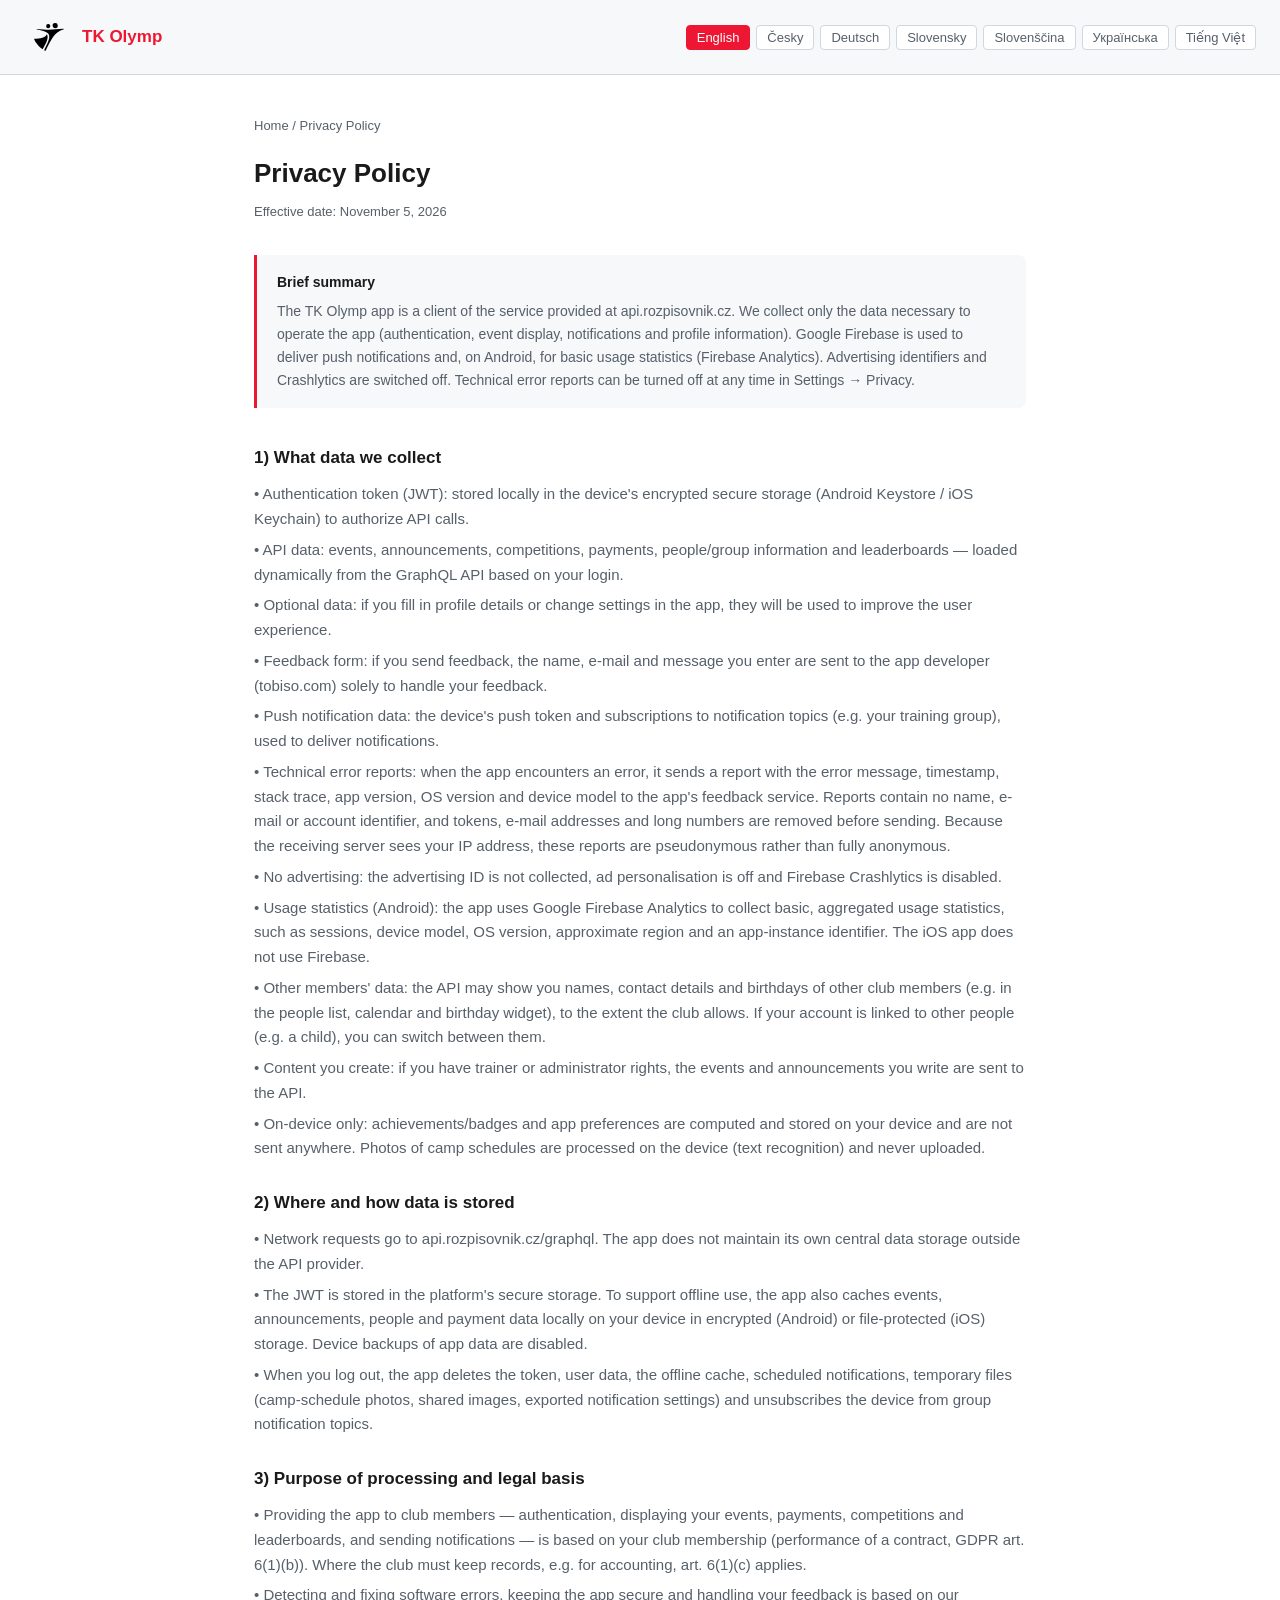
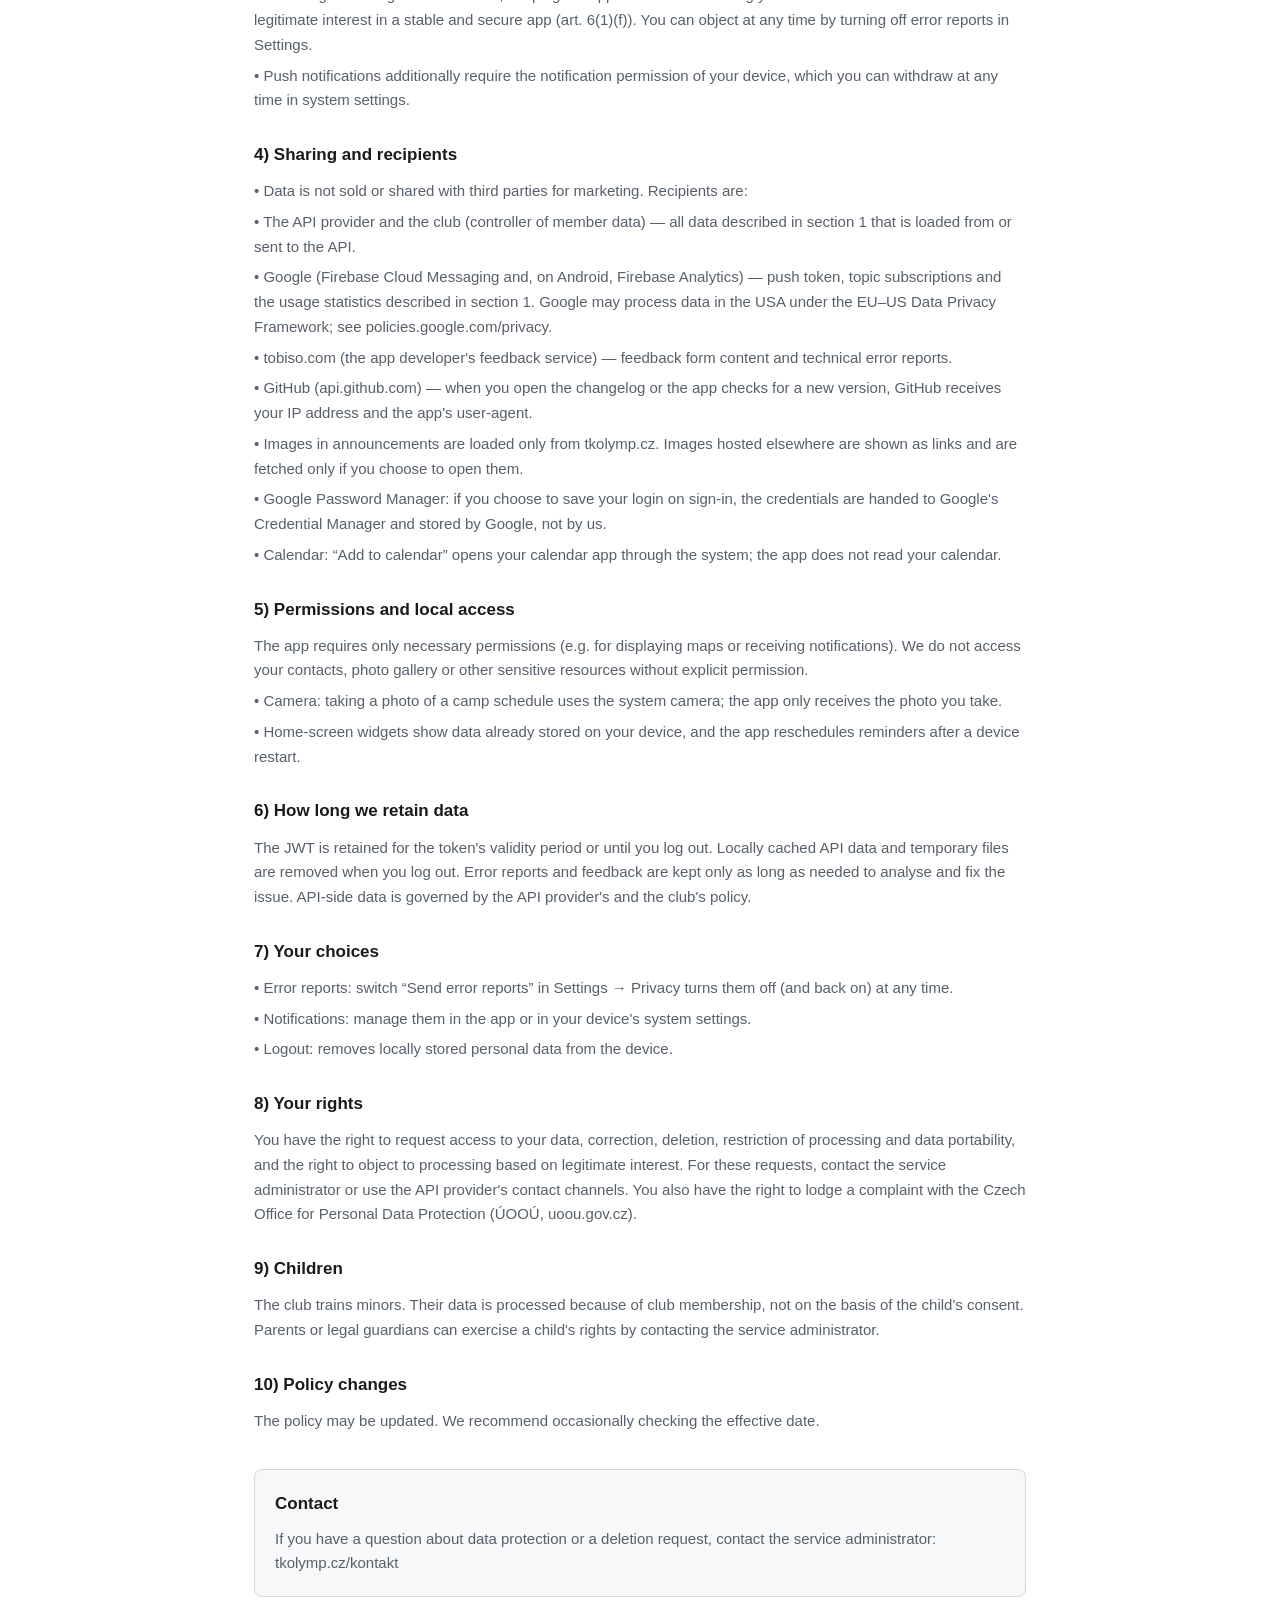
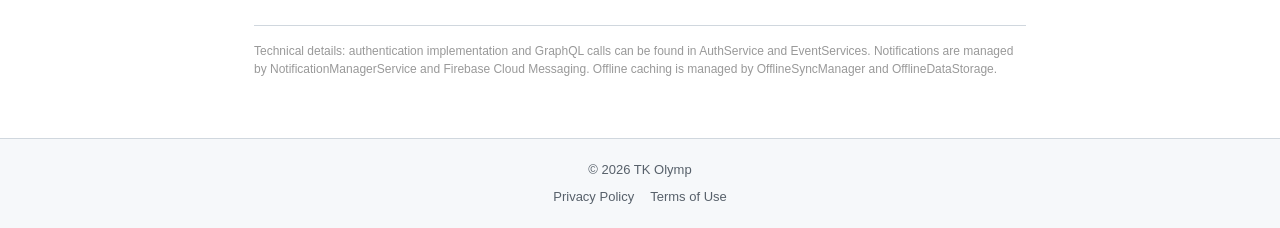
==== commit 3f712788: "update of the privacy policy" ====
--- a/privacy/index.html
+++ b/privacy/index.html
@@ -45,12 +45,12 @@
       pageTitle: "Privacy Policy",
       effectiveDate: "Effective date: November 5, 2026",
       summaryTitle: "Brief summary",
-      summaryText: "The TK Olymp app is a client of the service provided at api.rozpisovnik.cz. We collect only the data necessary to operate the app (authentication, event display, notifications and profile information). Google Firebase is used only to deliver push notifications; Firebase Analytics and Crashlytics are switched off. Technical error reports can be turned off at any time in Settings → Privacy.",
-      sections: [
-        { title: "1) What data we collect", body: ["• Authentication token (JWT): stored locally in the device's encrypted secure storage (Android Keystore / iOS Keychain) to authorize API calls.", "• API data: events, announcements, competitions, payments, people/group information and leaderboards — loaded dynamically from the GraphQL API based on your login.", "• Optional data: if you fill in profile details or change settings in the app, they will be used to improve the user experience.", "• Feedback form: if you send feedback, the name, e-mail and message you enter are sent to the app developer (tobiso.com) solely to handle your feedback.", "• Push notification data: the device's push token and subscriptions to notification topics (e.g. your training group), used to deliver notifications.", "• Technical error reports: when the app encounters an error, it sends a report with the error message, timestamp, stack trace, app version, OS version and device model to the app's feedback service. Reports contain no name, e-mail or account identifier, and tokens, e-mail addresses and long numbers are removed before sending. Because the receiving server sees your IP address, these reports are pseudonymous rather than fully anonymous.", "• No advertising or tracking: Firebase Analytics and Crashlytics are disabled in the app and no advertising identifier is collected.", "• Other members' data: the API may show you names, contact details and birthdays of other club members (e.g. in the people list, calendar and birthday widget), to the extent the club allows. If your account is linked to other people (e.g. a child), you can switch between them.", "• Content you create: if you have trainer or administrator rights, the events and announcements you write are sent to the API.", "• On-device only: achievements/badges and app preferences are computed and stored on your device and are not sent anywhere. Photos of camp schedules are processed on the device (text recognition) and never uploaded."] },
+      summaryText: "The TK Olymp app is a client of the service provided at api.rozpisovnik.cz. We collect only the data necessary to operate the app (authentication, event display, notifications and profile information). Google Firebase is used to deliver push notifications and, on Android, for basic usage statistics (Firebase Analytics). Advertising identifiers and Crashlytics are switched off. Technical error reports can be turned off at any time in Settings → Privacy.",
+      sections: [
+        { title: "1) What data we collect", body: ["• Authentication token (JWT): stored locally in the device's encrypted secure storage (Android Keystore / iOS Keychain) to authorize API calls.", "• API data: events, announcements, competitions, payments, people/group information and leaderboards — loaded dynamically from the GraphQL API based on your login.", "• Optional data: if you fill in profile details or change settings in the app, they will be used to improve the user experience.", "• Feedback form: if you send feedback, the name, e-mail and message you enter are sent to the app developer (tobiso.com) solely to handle your feedback.", "• Push notification data: the device's push token and subscriptions to notification topics (e.g. your training group), used to deliver notifications.", "• Technical error reports: when the app encounters an error, it sends a report with the error message, timestamp, stack trace, app version, OS version and device model to the app's feedback service. Reports contain no name, e-mail or account identifier, and tokens, e-mail addresses and long numbers are removed before sending. Because the receiving server sees your IP address, these reports are pseudonymous rather than fully anonymous.", "• No advertising: the advertising ID is not collected, ad personalisation is off and Firebase Crashlytics is disabled.", "• Usage statistics (Android): the app uses Google Firebase Analytics to collect basic, aggregated usage statistics, such as sessions, device model, OS version, approximate region and an app-instance identifier. The iOS app does not use Firebase.", "• Other members' data: the API may show you names, contact details and birthdays of other club members (e.g. in the people list, calendar and birthday widget), to the extent the club allows. If your account is linked to other people (e.g. a child), you can switch between them.", "• Content you create: if you have trainer or administrator rights, the events and announcements you write are sent to the API.", "• On-device only: achievements/badges and app preferences are computed and stored on your device and are not sent anywhere. Photos of camp schedules are processed on the device (text recognition) and never uploaded."] },
         { title: "2) Where and how data is stored", body: ["• Network requests go to api.rozpisovnik.cz/graphql. The app does not maintain its own central data storage outside the API provider.", "• The JWT is stored in the platform's secure storage. To support offline use, the app also caches events, announcements, people and payment data locally on your device in encrypted (Android) or file-protected (iOS) storage. Device backups of app data are disabled.", "• When you log out, the app deletes the token, user data, the offline cache, scheduled notifications, temporary files (camp-schedule photos, shared images, exported notification settings) and unsubscribes the device from group notification topics."] },
         { title: "3) Purpose of processing and legal basis", body: ["• Providing the app to club members — authentication, displaying your events, payments, competitions and leaderboards, and sending notifications — is based on your club membership (performance of a contract, GDPR art. 6(1)(b)). Where the club must keep records, e.g. for accounting, art. 6(1)(c) applies.", "• Detecting and fixing software errors, keeping the app secure and handling your feedback is based on our legitimate interest in a stable and secure app (art. 6(1)(f)). You can object at any time by turning off error reports in Settings.", "• Push notifications additionally require the notification permission of your device, which you can withdraw at any time in system settings."] },
-        { title: "4) Sharing and recipients", body: ["• Data is not sold or shared with third parties for marketing. Recipients are:", "• The API provider and the club (controller of member data) — all data described in section 1 that is loaded from or sent to the API.", "• Google (Firebase Cloud Messaging) — push token and topic subscriptions, used only to deliver push notifications. Google may process data in the USA under the EU–US Data Privacy Framework; see policies.google.com/privacy.", "• tobiso.com (the app developer's feedback service) — feedback form content and technical error reports.", "• GitHub (api.github.com) — when you open the changelog or the app checks for a new version, GitHub receives your IP address and the app's user-agent.", "• Images in announcements are loaded only from tkolymp.cz. Images hosted elsewhere are shown as links and are fetched only if you choose to open them.", "• Google Password Manager: if you choose to save your login on sign-in, the credentials are handed to Google's Credential Manager and stored by Google, not by us.", "• Calendar: “Add to calendar” opens your calendar app through the system; the app does not read your calendar."] },
+        { title: "4) Sharing and recipients", body: ["• Data is not sold or shared with third parties for marketing. Recipients are:", "• The API provider and the club (controller of member data) — all data described in section 1 that is loaded from or sent to the API.", "• Google (Firebase Cloud Messaging and, on Android, Firebase Analytics) — push token, topic subscriptions and the usage statistics described in section 1. Google may process data in the USA under the EU–US Data Privacy Framework; see policies.google.com/privacy.", "• tobiso.com (the app developer's feedback service) — feedback form content and technical error reports.", "• GitHub (api.github.com) — when you open the changelog or the app checks for a new version, GitHub receives your IP address and the app's user-agent.", "• Images in announcements are loaded only from tkolymp.cz. Images hosted elsewhere are shown as links and are fetched only if you choose to open them.", "• Google Password Manager: if you choose to save your login on sign-in, the credentials are handed to Google's Credential Manager and stored by Google, not by us.", "• Calendar: “Add to calendar” opens your calendar app through the system; the app does not read your calendar."] },
         { title: "5) Permissions and local access", body: ["The app requires only necessary permissions (e.g. for displaying maps or receiving notifications). We do not access your contacts, photo gallery or other sensitive resources without explicit permission.", "• Camera: taking a photo of a camp schedule uses the system camera; the app only receives the photo you take.", "• Home-screen widgets show data already stored on your device, and the app reschedules reminders after a device restart."] },
         { title: "6) How long we retain data", body: ["The JWT is retained for the token's validity period or until you log out. Locally cached API data and temporary files are removed when you log out. Error reports and feedback are kept only as long as needed to analyse and fix the issue. API-side data is governed by the API provider's and the club's policy."] },
         { title: "7) Your choices", body: ["• Error reports: switch “Send error reports” in Settings → Privacy turns them off (and back on) at any time.", "• Notifications: manage them in the app or in your device's system settings.", "• Logout: removes locally stored personal data from the device."] },
@@ -67,12 +67,12 @@
       pageTitle: "Zásady ochrany osobních údajů",
       effectiveDate: "Datum účinnosti: 5. listopadu 2026",
       summaryTitle: "Stručné shrnutí",
-      summaryText: "Aplikace TK Olymp je klientem služby poskytované na api.rozpisovnik.cz. Shromažďujeme pouze data nezbytná pro provoz aplikace (autentizace, zobrazení událostí, oznámení a profilové informace). Google Firebase používáme pouze k doručování push notifikací; Firebase Analytics a Crashlytics jsou vypnuté. Technické chybové zprávy lze kdykoli vypnout v Nastavení → Soukromí.",
-      sections: [
-        { title: "1) Jaká data shromažďujeme", body: ["• Autentizační token (JWT): ukládán lokálně v šifrovaném zabezpečeném úložišti zařízení (Android Keystore / iOS Keychain) pro autorizaci volání API.", "• Data z API: události, oznámení, soutěže, platby, informace o lidech/skupinách a žebříčky — načítají se dynamicky z GraphQL API podle vašeho přihlášení.", "• Volitelná data: pokud v aplikaci vyplníte profilové údaje nebo upravíte nastavení, budou použity ke zlepšení uživatelského zážitku.", "• Formulář zpětné vazby: pokud odešlete zpětnou vazbu, jméno, e-mail a zpráva, které zadáte, se odesílají vývojáři aplikace (tobiso.com) výhradně za účelem vyřízení vaší zpětné vazby.", "• Data pro push notifikace: push token zařízení a odběry témat oznámení (např. vaší tréninkové skupiny), používané k doručování notifikací.", "• Technické chybové zprávy: když aplikace narazí na chybu, odešle službě zpětné vazby zprávu s chybovým hlášením, časem, stack trace, verzí aplikace, verzí OS a modelem zařízení. Zprávy neobsahují jméno, e-mail ani identifikátor účtu a tokeny, e-mailové adresy a dlouhá čísla se před odesláním odstraňují. Protože přijímající server vidí vaši IP adresu, jsou tyto zprávy pseudonymní, nikoli plně anonymní.", "• Žádná reklama ani sledování: Firebase Analytics a Crashlytics jsou v aplikaci vypnuté a neshromažďuje se reklamní identifikátor.", "• Údaje ostatních členů: API vám může zobrazit jména, kontakty a narozeniny ostatních členů klubu (např. v seznamu lidí, kalendáři a widgetu narozenin), v rozsahu, který klub povolí. Pokud je váš účet propojen s dalšími osobami (např. dítětem), můžete mezi nimi přepínat.", "• Obsah, který vytváříte: máte-li práva trenéra nebo administrátora, události a oznámení, které napíšete, se odesílají do API.", "• Pouze v zařízení: úspěchy/odznaky a předvolby aplikace se počítají a ukládají ve vašem zařízení a nikam se neodesílají. Fotografie rozpisu soustředění se zpracovávají v zařízení (rozpoznání textu) a nikdy se nenahrávají."] },
+      summaryText: "Aplikace TK Olymp je klientem služby poskytované na api.rozpisovnik.cz. Shromažďujeme pouze data nezbytná pro provoz aplikace (autentizace, zobrazení událostí, oznámení a profilové informace). Google Firebase používáme k doručování push notifikací a na Androidu také pro základní statistiky používání (Firebase Analytics). Reklamní identifikátory a Crashlytics jsou vypnuté. Technické chybové zprávy lze kdykoli vypnout v Nastavení → Soukromí.",
+      sections: [
+        { title: "1) Jaká data shromažďujeme", body: ["• Autentizační token (JWT): ukládán lokálně v šifrovaném zabezpečeném úložišti zařízení (Android Keystore / iOS Keychain) pro autorizaci volání API.", "• Data z API: události, oznámení, soutěže, platby, informace o lidech/skupinách a žebříčky — načítají se dynamicky z GraphQL API podle vašeho přihlášení.", "• Volitelná data: pokud v aplikaci vyplníte profilové údaje nebo upravíte nastavení, budou použity ke zlepšení uživatelského zážitku.", "• Formulář zpětné vazby: pokud odešlete zpětnou vazbu, jméno, e-mail a zpráva, které zadáte, se odesílají vývojáři aplikace (tobiso.com) výhradně za účelem vyřízení vaší zpětné vazby.", "• Data pro push notifikace: push token zařízení a odběry témat oznámení (např. vaší tréninkové skupiny), používané k doručování notifikací.", "• Technické chybové zprávy: když aplikace narazí na chybu, odešle službě zpětné vazby zprávu s chybovým hlášením, časem, stack trace, verzí aplikace, verzí OS a modelem zařízení. Zprávy neobsahují jméno, e-mail ani identifikátor účtu a tokeny, e-mailové adresy a dlouhá čísla se před odesláním odstraňují. Protože přijímající server vidí vaši IP adresu, jsou tyto zprávy pseudonymní, nikoli plně anonymní.", "• Žádná reklama: reklamní identifikátor se neshromažďuje, personalizace reklam je vypnutá a Firebase Crashlytics je vypnutý.", "• Statistiky používání (Android): aplikace používá Google Firebase Analytics ke sběru základních agregovaných statistik používání, např. relací, modelu zařízení, verze OS, přibližného regionu a identifikátoru instance aplikace. Aplikace pro iOS Firebase nepoužívá.", "• Údaje ostatních členů: API vám může zobrazit jména, kontakty a narozeniny ostatních členů klubu (např. v seznamu lidí, kalendáři a widgetu narozenin), v rozsahu, který klub povolí. Pokud je váš účet propojen s dalšími osobami (např. dítětem), můžete mezi nimi přepínat.", "• Obsah, který vytváříte: máte-li práva trenéra nebo administrátora, události a oznámení, které napíšete, se odesílají do API.", "• Pouze v zařízení: úspěchy/odznaky a předvolby aplikace se počítají a ukládají ve vašem zařízení a nikam se neodesílají. Fotografie rozpisu soustředění se zpracovávají v zařízení (rozpoznání textu) a nikdy se nenahrávají."] },
         { title: "2) Kde a jak jsou data uložena", body: ["• Síťové požadavky směřují na api.rozpisovnik.cz/graphql. Aplikace nevytváří vlastní centrální úložiště dat mimo poskytovatele API.", "• JWT je uložen v zabezpečeném úložišti platformy. Pro podporu offline používání aplikace také ukládá lokálně do zařízení události, oznámení, osoby a platby v šifrovaném (Android) nebo souborově chráněném (iOS) úložišti. Zálohování dat aplikace je vypnuté.", "• Při odhlášení aplikace smaže token, uživatelská data, offline cache, naplánovaná oznámení, dočasné soubory (fotografie rozpisu soustředění, sdílené obrázky, exportované nastavení oznámení) a zruší odběr témat oznámení skupin."] },
         { title: "3) Účel zpracování a právní základ", body: ["• Poskytování aplikace členům klubu — autentizace, zobrazení vašich událostí, plateb, soutěží a žebříčků a zasílání oznámení — vychází z vašeho členství v klubu (plnění smlouvy, čl. 6 odst. 1 písm. b) GDPR). Tam, kde má klub zákonnou povinnost vést evidenci, např. účetní, uplatní se čl. 6 odst. 1 písm. c).", "• Zjišťování a opravy chyb, zabezpečení aplikace a vyřízení vaší zpětné vazby vychází z našeho oprávněného zájmu na stabilní a bezpečné aplikaci (čl. 6 odst. 1 písm. f)). Můžete kdykoli vznést námitku vypnutím chybových zpráv v Nastavení.", "• Push notifikace navíc vyžadují oprávnění k oznámením v zařízení, které můžete kdykoli odvolat v systémovém nastavení."] },
-        { title: "4) Sdílení a příjemci", body: ["• Data neprodáváme ani nesdílíme s třetími stranami pro marketing. Příjemci jsou:", "• Poskytovatel API a klub (správce údajů členů) — veškerá data popsaná v oddíle 1, která se z API načítají nebo se do něj odesílají.", "• Google (Firebase Cloud Messaging) — push token a odběry témat, používané pouze k doručování push notifikací. Google může údaje zpracovávat v USA na základě rámce EU–US Data Privacy Framework; viz policies.google.com/privacy.", "• tobiso.com (služba zpětné vazby vývojáře aplikace) — obsah formuláře zpětné vazby a technické chybové zprávy.", "• GitHub (api.github.com) — když otevřete seznam změn nebo aplikace zjišťuje novou verzi, GitHub obdrží vaši IP adresu a user-agent aplikace.", "• Obrázky v oznámeních se načítají pouze z tkolymp.cz. Obrázky z jiných webů se zobrazí jako odkazy a stáhnou se, jen když se rozhodnete je otevřít.", "• Správce hesel Google: pokud se při přihlášení rozhodnete uložit přihlašovací údaje, předají se Správci přihlašovacích údajů Google a uloží je Google, nikoli my.", "• Kalendář: „Přidat do kalendáře“ otevře vaši aplikaci kalendáře přes systém; aplikace váš kalendář nečte."] },
+        { title: "4) Sdílení a příjemci", body: ["• Data neprodáváme ani nesdílíme s třetími stranami pro marketing. Příjemci jsou:", "• Poskytovatel API a klub (správce údajů členů) — veškerá data popsaná v oddíle 1, která se z API načítají nebo se do něj odesílají.", "• Google (Firebase Cloud Messaging a na Androidu Firebase Analytics) — push token, odběry témat a statistiky používání popsané v oddíle 1. Google může údaje zpracovávat v USA na základě rámce EU–US Data Privacy Framework; viz policies.google.com/privacy.", "• tobiso.com (služba zpětné vazby vývojáře aplikace) — obsah formuláře zpětné vazby a technické chybové zprávy.", "• GitHub (api.github.com) — když otevřete seznam změn nebo aplikace zjišťuje novou verzi, GitHub obdrží vaši IP adresu a user-agent aplikace.", "• Obrázky v oznámeních se načítají pouze z tkolymp.cz. Obrázky z jiných webů se zobrazí jako odkazy a stáhnou se, jen když se rozhodnete je otevřít.", "• Správce hesel Google: pokud se při přihlášení rozhodnete uložit přihlašovací údaje, předají se Správci přihlašovacích údajů Google a uloží je Google, nikoli my.", "• Kalendář: „Přidat do kalendáře“ otevře vaši aplikaci kalendáře přes systém; aplikace váš kalendář nečte."] },
         { title: "5) Oprávnění a lokální přístup", body: ["Aplikace vyžaduje jen nezbytná oprávnění (např. pro zobrazování map nebo příjem notifikací). Nepřistupujeme k vašim kontaktům, fotogaleriím ani dalším citlivým zdrojům bez výslovného povolení.", "• Fotoaparát: pořízení fotografie rozpisu soustředění využívá systémový fotoaparát; aplikace obdrží pouze fotografii, kterou pořídíte.", "• Widgety na domovské obrazovce zobrazují data již uložená ve vašem zařízení a aplikace po restartu zařízení znovu naplánuje připomínky."] },
         { title: "6) Jak dlouho data uchováváme", body: ["JWT je uchováván po dobu platnosti tokenu nebo dokud se neodhlásíte. Lokálně uložená data z API a dočasné soubory jsou odstraněny při odhlášení. Chybové zprávy a zpětná vazba se uchovávají jen po dobu nezbytnou k analýze a opravě problému. Data na straně API se řídí politikou poskytovatele API a klubu."] },
         { title: "7) Vaše možnosti", body: ["• Chybové zprávy: přepínač „Odesílat chybová hlášení“ v Nastavení → Soukromí je kdykoli vypne (a znovu zapne).", "• Oznámení: spravujete je v aplikaci nebo v systémovém nastavení zařízení.", "• Odhlášení: odstraní z zařízení lokálně uložené osobní údaje."] },
@@ -89,12 +89,12 @@
       pageTitle: "Datenschutzrichtlinie",
       effectiveDate: "Gültigkeitsdatum: 5. November 2026",
       summaryTitle: "Kurze Zusammenfassung",
-      summaryText: "Die TK-Olymp-App ist ein Client des unter api.rozpisovnik.cz bereitgestellten Dienstes. Wir erheben nur die für den Betrieb der App notwendigen Daten (Authentifizierung, Anzeige von Veranstaltungen, Benachrichtigungen und Profilinformationen). Google Firebase wird ausschließlich zur Zustellung von Push-Benachrichtigungen genutzt; Firebase Analytics und Crashlytics sind deaktiviert. Technische Fehlerberichte können jederzeit unter Einstellungen → Datenschutz ausgeschaltet werden.",
-      sections: [
-        { title: "1) Welche Daten wir erheben", body: ["• Authentifizierungstoken (JWT): wird lokal im verschlüsselten, sicheren Speicher des Geräts (Android Keystore / iOS Keychain) abgelegt, um API-Aufrufe zu autorisieren.", "• API-Daten: Veranstaltungen, Ankündigungen, Wettbewerbe, Zahlungen, Personen-/Gruppeninformationen und Ranglisten — werden anhand Ihrer Anmeldung dynamisch aus der GraphQL-API geladen.", "• Optionale Daten: Wenn Sie Profilangaben ausfüllen oder Einstellungen ändern, werden diese zur Verbesserung der Nutzererfahrung verwendet.", "• Feedback-Formular: Wenn Sie Feedback senden, werden Name, E-Mail und Nachricht ausschließlich zur Bearbeitung Ihres Feedbacks an den App-Entwickler (tobiso.com) übermittelt.", "• Push-Daten: das Push-Token des Geräts und Abonnements von Benachrichtigungsthemen (z. B. Ihrer Trainingsgruppe) zur Zustellung von Benachrichtigungen.", "• Technische Fehlerberichte: Tritt in der App ein Fehler auf, sendet sie einen Bericht mit Fehlermeldung, Zeitstempel, Stacktrace, App-Version, Betriebssystemversion und Gerätemodell an den Feedback-Dienst der App. Die Berichte enthalten keinen Namen, keine E-Mail und keine Konto-Kennung; Tokens, E-Mail-Adressen und lange Zahlen werden vor dem Senden entfernt. Da der empfangende Server Ihre IP-Adresse sieht, sind die Berichte pseudonym und nicht vollständig anonym.", "• Keine Werbung und kein Tracking: Firebase Analytics und Crashlytics sind in der App deaktiviert, und es wird keine Werbe-ID erhoben.", "• Daten anderer Mitglieder: Die API kann Ihnen Namen, Kontaktdaten und Geburtstage anderer Vereinsmitglieder anzeigen (z. B. in der Personenliste, im Kalender und im Geburtstags-Widget), soweit der Verein dies zulässt. Ist Ihr Konto mit weiteren Personen verknüpft (z. B. einem Kind), können Sie zwischen ihnen wechseln.", "• Von Ihnen erstellte Inhalte: Mit Trainer- oder Administratorrechten werden die von Ihnen verfassten Veranstaltungen und Ankündigungen an die API gesendet.", "• Nur auf dem Gerät: Erfolge/Abzeichen und App-Einstellungen werden auf Ihrem Gerät berechnet und gespeichert und nirgendwohin gesendet. Fotos von Lagerplänen werden auf dem Gerät verarbeitet (Texterkennung) und nie hochgeladen."] },
+      summaryText: "Die TK-Olymp-App ist ein Client des unter api.rozpisovnik.cz bereitgestellten Dienstes. Wir erheben nur die für den Betrieb der App notwendigen Daten (Authentifizierung, Anzeige von Veranstaltungen, Benachrichtigungen und Profilinformationen). Google Firebase wird zur Zustellung von Push-Benachrichtigungen und unter Android für grundlegende Nutzungsstatistiken (Firebase Analytics) verwendet. Werbe-IDs und Crashlytics sind deaktiviert. Technische Fehlerberichte können jederzeit unter Einstellungen → Datenschutz ausgeschaltet werden.",
+      sections: [
+        { title: "1) Welche Daten wir erheben", body: ["• Authentifizierungstoken (JWT): wird lokal im verschlüsselten, sicheren Speicher des Geräts (Android Keystore / iOS Keychain) abgelegt, um API-Aufrufe zu autorisieren.", "• API-Daten: Veranstaltungen, Ankündigungen, Wettbewerbe, Zahlungen, Personen-/Gruppeninformationen und Ranglisten — werden anhand Ihrer Anmeldung dynamisch aus der GraphQL-API geladen.", "• Optionale Daten: Wenn Sie Profilangaben ausfüllen oder Einstellungen ändern, werden diese zur Verbesserung der Nutzererfahrung verwendet.", "• Feedback-Formular: Wenn Sie Feedback senden, werden Name, E-Mail und Nachricht ausschließlich zur Bearbeitung Ihres Feedbacks an den App-Entwickler (tobiso.com) übermittelt.", "• Push-Daten: das Push-Token des Geräts und Abonnements von Benachrichtigungsthemen (z. B. Ihrer Trainingsgruppe) zur Zustellung von Benachrichtigungen.", "• Technische Fehlerberichte: Tritt in der App ein Fehler auf, sendet sie einen Bericht mit Fehlermeldung, Zeitstempel, Stacktrace, App-Version, Betriebssystemversion und Gerätemodell an den Feedback-Dienst der App. Die Berichte enthalten keinen Namen, keine E-Mail und keine Konto-Kennung; Tokens, E-Mail-Adressen und lange Zahlen werden vor dem Senden entfernt. Da der empfangende Server Ihre IP-Adresse sieht, sind die Berichte pseudonym und nicht vollständig anonym.", "• Keine Werbung: Die Werbe-ID wird nicht erhoben, Anzeigenpersonalisierung ist aus und Firebase Crashlytics ist deaktiviert.", "• Nutzungsstatistiken (Android): Die App nutzt Google Firebase Analytics, um grundlegende, aggregierte Nutzungsstatistiken zu erheben, z. B. Sitzungen, Gerätemodell, Betriebssystemversion, ungefähre Region und eine App-Instanz-Kennung. Die iOS-App verwendet Firebase nicht.", "• Daten anderer Mitglieder: Die API kann Ihnen Namen, Kontaktdaten und Geburtstage anderer Vereinsmitglieder anzeigen (z. B. in der Personenliste, im Kalender und im Geburtstags-Widget), soweit der Verein dies zulässt. Ist Ihr Konto mit weiteren Personen verknüpft (z. B. einem Kind), können Sie zwischen ihnen wechseln.", "• Von Ihnen erstellte Inhalte: Mit Trainer- oder Administratorrechten werden die von Ihnen verfassten Veranstaltungen und Ankündigungen an die API gesendet.", "• Nur auf dem Gerät: Erfolge/Abzeichen und App-Einstellungen werden auf Ihrem Gerät berechnet und gespeichert und nirgendwohin gesendet. Fotos von Lagerplänen werden auf dem Gerät verarbeitet (Texterkennung) und nie hochgeladen."] },
         { title: "2) Wo und wie Daten gespeichert werden", body: ["• Netzwerkanfragen gehen an api.rozpisovnik.cz/graphql. Die App unterhält keinen eigenen zentralen Datenspeicher außerhalb des API-Anbieters.", "• Das JWT wird im sicheren Speicher der Plattform abgelegt. Für die Offline-Nutzung speichert die App Veranstaltungen, Ankündigungen, Personen- und Zahlungsdaten lokal auf Ihrem Gerät in verschlüsseltem (Android) bzw. dateigeschütztem (iOS) Speicher. Geräte-Backups der App-Daten sind deaktiviert.", "• Beim Abmelden löscht die App Token, Nutzerdaten, Offline-Cache, geplante Benachrichtigungen und temporäre Dateien (Fotos von Lagerplänen, geteilte Bilder, exportierte Benachrichtigungseinstellungen) und meldet das Gerät von den Gruppen-Benachrichtigungsthemen ab."] },
         { title: "3) Zweck der Verarbeitung und Rechtsgrundlage", body: ["• Die Bereitstellung der App für Vereinsmitglieder — Authentifizierung, Anzeige Ihrer Veranstaltungen, Zahlungen, Wettbewerbe und Ranglisten sowie Benachrichtigungen — beruht auf Ihrer Vereinsmitgliedschaft (Vertragserfüllung, Art. 6 Abs. 1 lit. b DSGVO). Soweit der Verein gesetzlich zur Aufbewahrung verpflichtet ist, z. B. in der Buchhaltung, gilt Art. 6 Abs. 1 lit. c.", "• Das Erkennen und Beheben von Softwarefehlern, die Sicherheit der App und die Bearbeitung Ihres Feedbacks beruhen auf unserem berechtigten Interesse an einer stabilen und sicheren App (Art. 6 Abs. 1 lit. f). Sie können jederzeit widersprechen, indem Sie Fehlerberichte in den Einstellungen ausschalten.", "• Push-Benachrichtigungen erfordern zusätzlich die Benachrichtigungsberechtigung Ihres Geräts, die Sie jederzeit in den Systemeinstellungen widerrufen können."] },
-        { title: "4) Weitergabe und Empfänger", body: ["• Daten werden nicht verkauft und nicht zu Marketingzwecken an Dritte weitergegeben. Empfänger sind:", "• Der API-Anbieter und der Verein (Verantwortlicher für Mitgliederdaten) — alle in Abschnitt 1 beschriebenen Daten, die aus der API geladen oder an sie gesendet werden.", "• Google (Firebase Cloud Messaging) — Push-Token und Themenabonnements, ausschließlich zur Zustellung von Push-Benachrichtigungen. Google kann Daten in den USA auf Grundlage des EU-US Data Privacy Framework verarbeiten; siehe policies.google.com/privacy.", "• tobiso.com (Feedback-Dienst des App-Entwicklers) — Inhalt des Feedback-Formulars und technische Fehlerberichte.", "• GitHub (api.github.com) — wenn Sie das Änderungsprotokoll öffnen oder die App nach einer neuen Version sucht, erhält GitHub Ihre IP-Adresse und den User-Agent der App.", "• Bilder in Ankündigungen werden nur von tkolymp.cz geladen. Bilder von anderen Servern werden als Links angezeigt und nur abgerufen, wenn Sie sie öffnen.", "• Google Passwort-Manager: Wenn Sie beim Anmelden das Speichern Ihrer Zugangsdaten wählen, werden diese an den Credential Manager von Google übergeben und von Google gespeichert, nicht von uns.", "• Kalender: „Zum Kalender hinzufügen“ öffnet Ihre Kalender-App über das System; die App liest Ihren Kalender nicht."] },
+        { title: "4) Weitergabe und Empfänger", body: ["• Daten werden nicht verkauft und nicht zu Marketingzwecken an Dritte weitergegeben. Empfänger sind:", "• Der API-Anbieter und der Verein (Verantwortlicher für Mitgliederdaten) — alle in Abschnitt 1 beschriebenen Daten, die aus der API geladen oder an sie gesendet werden.", "• Google (Firebase Cloud Messaging und unter Android Firebase Analytics) — Push-Token, Themenabonnements und die in Abschnitt 1 beschriebenen Nutzungsstatistiken. Google kann Daten in den USA auf Grundlage des EU-US Data Privacy Framework verarbeiten; siehe policies.google.com/privacy.", "• tobiso.com (Feedback-Dienst des App-Entwicklers) — Inhalt des Feedback-Formulars und technische Fehlerberichte.", "• GitHub (api.github.com) — wenn Sie das Änderungsprotokoll öffnen oder die App nach einer neuen Version sucht, erhält GitHub Ihre IP-Adresse und den User-Agent der App.", "• Bilder in Ankündigungen werden nur von tkolymp.cz geladen. Bilder von anderen Servern werden als Links angezeigt und nur abgerufen, wenn Sie sie öffnen.", "• Google Passwort-Manager: Wenn Sie beim Anmelden das Speichern Ihrer Zugangsdaten wählen, werden diese an den Credential Manager von Google übergeben und von Google gespeichert, nicht von uns.", "• Kalender: „Zum Kalender hinzufügen“ öffnet Ihre Kalender-App über das System; die App liest Ihren Kalender nicht."] },
         { title: "5) Berechtigungen und lokaler Zugriff", body: ["Die App benötigt nur notwendige Berechtigungen (z. B. zur Anzeige von Karten oder zum Empfang von Benachrichtigungen). Ohne ausdrückliche Erlaubnis greifen wir nicht auf Ihre Kontakte, Ihre Fotogalerie oder andere sensible Ressourcen zu.", "• Kamera: Für das Foto eines Lagerplans wird die System-Kamera verwendet; die App erhält nur das von Ihnen aufgenommene Foto.", "• Widgets auf dem Startbildschirm zeigen bereits auf Ihrem Gerät gespeicherte Daten an, und die App plant Erinnerungen nach einem Neustart des Geräts neu."] },
         { title: "6) Wie lange wir Daten speichern", body: ["Das JWT wird für die Gültigkeitsdauer des Tokens oder bis zur Abmeldung aufbewahrt. Lokal zwischengespeicherte API-Daten und temporäre Dateien werden bei der Abmeldung entfernt. Fehlerberichte und Feedback werden nur so lange gespeichert, wie es zur Analyse und Behebung des Problems nötig ist. Für Daten auf API-Seite gelten die Richtlinien des API-Anbieters und des Vereins."] },
         { title: "7) Ihre Wahlmöglichkeiten", body: ["• Fehlerberichte: Der Schalter „Fehlerberichte senden“ unter Einstellungen → Datenschutz schaltet sie jederzeit aus (und wieder ein).", "• Benachrichtigungen: Verwalten Sie diese in der App oder in den Systemeinstellungen Ihres Geräts.", "• Abmeldung: entfernt lokal gespeicherte personenbezogene Daten vom Gerät."] },
@@ -111,12 +111,12 @@
       pageTitle: "Zásady ochrany osobných údajov",
       effectiveDate: "Dátum účinnosti: 5. novembra 2026",
       summaryTitle: "Stručné zhrnutie",
-      summaryText: "Aplikácia TK Olymp je klientom služby poskytovanej na api.rozpisovnik.cz. Zhromažďujeme iba údaje nevyhnutné na prevádzku aplikácie (autentifikácia, zobrazenie udalostí, oznámenia a profilové informácie). Google Firebase používame iba na doručovanie push notifikácií; Firebase Analytics a Crashlytics sú vypnuté. Technické chybové správy možno kedykoľvek vypnúť v Nastaveniach → Súkromie.",
-      sections: [
-        { title: "1) Aké údaje zhromažďujeme", body: ["• Autentifikačný token (JWT): ukladá sa lokálne v šifrovanom zabezpečenom úložisku zariadenia (Android Keystore / iOS Keychain) na autorizáciu volaní API.", "• Údaje z API: udalosti, oznámenia, súťaže, platby, informácie o ľuďoch/skupinách a rebríčky — načítavajú sa dynamicky z GraphQL API podľa vášho prihlásenia.", "• Voliteľné údaje: ak v aplikácii vyplníte profilové údaje alebo upravíte nastavenia, použijú sa na zlepšenie používateľského zážitku.", "• Formulár spätnej väzby: ak odošlete spätnú väzbu, meno, e-mail a správa, ktoré zadáte, sa odosielajú vývojárovi aplikácie (tobiso.com) výlučne na vybavenie vašej spätnej väzby.", "• Údaje pre push notifikácie: push token zariadenia a odbery tém oznámení (napr. vašej tréningovej skupiny), používané na doručovanie notifikácií.", "• Technické chybové správy: keď aplikácia narazí na chybu, odošle službe spätnej väzby správu s chybovým hlásením, časom, stack trace, verziou aplikácie, verziou OS a modelom zariadenia. Správy neobsahujú meno, e-mail ani identifikátor účtu a tokeny, e-mailové adresy a dlhé čísla sa pred odoslaním odstraňujú. Keďže prijímajúci server vidí vašu IP adresu, tieto správy sú pseudonymné, nie úplne anonymné.", "• Žiadna reklama ani sledovanie: Firebase Analytics a Crashlytics sú v aplikácii vypnuté a nezhromažďuje sa reklamný identifikátor.", "• Údaje ostatných členov: API vám môže zobraziť mená, kontakty a narodeniny ostatných členov klubu (napr. v zozname ľudí, kalendári a widgete narodenín), v rozsahu, ktorý klub povolí. Ak je váš účet prepojený s ďalšími osobami (napr. dieťaťom), môžete medzi nimi prepínať.", "• Obsah, ktorý vytvárate: ak máte práva trénera alebo administrátora, udalosti a oznámenia, ktoré napíšete, sa odosielajú do API.", "• Iba v zariadení: úspechy/odznaky a predvoľby aplikácie sa počítajú a ukladajú vo vašom zariadení a nikam sa neodosielajú. Fotografie rozpisu sústredenia sa spracúvajú v zariadení (rozpoznávanie textu) a nikdy sa nenahrávajú."] },
+      summaryText: "Aplikácia TK Olymp je klientom služby poskytovanej na api.rozpisovnik.cz. Zhromažďujeme iba údaje nevyhnutné na prevádzku aplikácie (autentifikácia, zobrazenie udalostí, oznámenia a profilové informácie). Google Firebase používame na doručovanie push notifikácií a na Androide aj na základné štatistiky používania (Firebase Analytics). Reklamné identifikátory a Crashlytics sú vypnuté. Technické chybové správy možno kedykoľvek vypnúť v Nastaveniach → Súkromie.",
+      sections: [
+        { title: "1) Aké údaje zhromažďujeme", body: ["• Autentifikačný token (JWT): ukladá sa lokálne v šifrovanom zabezpečenom úložisku zariadenia (Android Keystore / iOS Keychain) na autorizáciu volaní API.", "• Údaje z API: udalosti, oznámenia, súťaže, platby, informácie o ľuďoch/skupinách a rebríčky — načítavajú sa dynamicky z GraphQL API podľa vášho prihlásenia.", "• Voliteľné údaje: ak v aplikácii vyplníte profilové údaje alebo upravíte nastavenia, použijú sa na zlepšenie používateľského zážitku.", "• Formulár spätnej väzby: ak odošlete spätnú väzbu, meno, e-mail a správa, ktoré zadáte, sa odosielajú vývojárovi aplikácie (tobiso.com) výlučne na vybavenie vašej spätnej väzby.", "• Údaje pre push notifikácie: push token zariadenia a odbery tém oznámení (napr. vašej tréningovej skupiny), používané na doručovanie notifikácií.", "• Technické chybové správy: keď aplikácia narazí na chybu, odošle službe spätnej väzby správu s chybovým hlásením, časom, stack trace, verziou aplikácie, verziou OS a modelom zariadenia. Správy neobsahujú meno, e-mail ani identifikátor účtu a tokeny, e-mailové adresy a dlhé čísla sa pred odoslaním odstraňujú. Keďže prijímajúci server vidí vašu IP adresu, tieto správy sú pseudonymné, nie úplne anonymné.", "• Žiadna reklama: reklamný identifikátor sa nezhromažďuje, personalizácia reklám je vypnutá a Firebase Crashlytics je vypnutý.", "• Štatistiky používania (Android): aplikácia používa Google Firebase Analytics na zber základných agregovaných štatistík používania, napr. relácií, modelu zariadenia, verzie OS, približného regiónu a identifikátora inštancie aplikácie. Aplikácia pre iOS Firebase nepoužíva.", "• Údaje ostatných členov: API vám môže zobraziť mená, kontakty a narodeniny ostatných členov klubu (napr. v zozname ľudí, kalendári a widgete narodenín), v rozsahu, ktorý klub povolí. Ak je váš účet prepojený s ďalšími osobami (napr. dieťaťom), môžete medzi nimi prepínať.", "• Obsah, ktorý vytvárate: ak máte práva trénera alebo administrátora, udalosti a oznámenia, ktoré napíšete, sa odosielajú do API.", "• Iba v zariadení: úspechy/odznaky a predvoľby aplikácie sa počítajú a ukladajú vo vašom zariadení a nikam sa neodosielajú. Fotografie rozpisu sústredenia sa spracúvajú v zariadení (rozpoznávanie textu) a nikdy sa nenahrávajú."] },
         { title: "2) Kde a ako sú údaje uložené", body: ["• Sieťové požiadavky smerujú na api.rozpisovnik.cz/graphql. Aplikácia nevytvára vlastné centrálne úložisko údajov mimo poskytovateľa API.", "• JWT je uložený v zabezpečenom úložisku platformy. Na podporu offline používania aplikácia tiež ukladá lokálne do zariadenia udalosti, oznámenia, osoby a platby v šifrovanom (Android) alebo súborovo chránenom (iOS) úložisku. Zálohovanie údajov aplikácie je vypnuté.", "• Pri odhlásení aplikácia zmaže token, používateľské údaje, offline cache, naplánované oznámenia, dočasné súbory (fotografie rozpisu sústredenia, zdieľané obrázky, exportované nastavenia oznámení) a zruší odber tém oznámení skupín."] },
         { title: "3) Účel spracovania a právny základ", body: ["• Poskytovanie aplikácie členom klubu — autentifikácia, zobrazenie vašich udalostí, platieb, súťaží a rebríčkov a zasielanie oznámení — vychádza z vášho členstva v klube (plnenie zmluvy, čl. 6 ods. 1 písm. b) GDPR). Tam, kde má klub zákonnú povinnosť viesť evidenciu, napr. účtovnú, uplatní sa čl. 6 ods. 1 písm. c).", "• Zisťovanie a oprava chýb, zabezpečenie aplikácie a vybavenie vašej spätnej väzby vychádza z nášho oprávneného záujmu na stabilnej a bezpečnej aplikácii (čl. 6 ods. 1 písm. f)). Kedykoľvek môžete namietať vypnutím chybových správ v Nastaveniach.", "• Push notifikácie navyše vyžadujú povolenie oznámení v zariadení, ktoré môžete kedykoľvek odvolať v systémových nastaveniach."] },
-        { title: "4) Zdieľanie a príjemcovia", body: ["• Údaje nepredávame ani nezdieľame s tretími stranami na marketing. Príjemcovia sú:", "• Poskytovateľ API a klub (prevádzkovateľ údajov členov) — všetky údaje opísané v oddiele 1, ktoré sa z API načítavajú alebo sa do neho odosielajú.", "• Google (Firebase Cloud Messaging) — push token a odbery tém, používané iba na doručovanie push notifikácií. Google môže údaje spracúvať v USA na základe rámca EU–US Data Privacy Framework; pozri policies.google.com/privacy.", "• tobiso.com (služba spätnej väzby vývojára aplikácie) — obsah formulára spätnej väzby a technické chybové správy.", "• GitHub (api.github.com) — keď otvoríte zoznam zmien alebo aplikácia zisťuje novú verziu, GitHub získa vašu IP adresu a user-agent aplikácie.", "• Obrázky v oznámeniach sa načítavajú iba z tkolymp.cz. Obrázky z iných webov sa zobrazia ako odkazy a stiahnu sa, len keď sa rozhodnete ich otvoriť.", "• Správca hesiel Google: ak sa pri prihlásení rozhodnete uložiť prihlasovacie údaje, odovzdajú sa Správcovi poverení Google a uloží ich Google, nie my.", "• Kalendár: „Pridať do kalendára“ otvorí vašu aplikáciu kalendára cez systém; aplikácia váš kalendár nečíta."] },
+        { title: "4) Zdieľanie a príjemcovia", body: ["• Údaje nepredávame ani nezdieľame s tretími stranami na marketing. Príjemcovia sú:", "• Poskytovateľ API a klub (prevádzkovateľ údajov členov) — všetky údaje opísané v oddiele 1, ktoré sa z API načítavajú alebo sa do neho odosielajú.", "• Google (Firebase Cloud Messaging a na Androide Firebase Analytics) — push token, odbery tém a štatistiky používania opísané v oddiele 1. Google môže údaje spracúvať v USA na základe rámca EU–US Data Privacy Framework; pozri policies.google.com/privacy.", "• tobiso.com (služba spätnej väzby vývojára aplikácie) — obsah formulára spätnej väzby a technické chybové správy.", "• GitHub (api.github.com) — keď otvoríte zoznam zmien alebo aplikácia zisťuje novú verziu, GitHub získa vašu IP adresu a user-agent aplikácie.", "• Obrázky v oznámeniach sa načítavajú iba z tkolymp.cz. Obrázky z iných webov sa zobrazia ako odkazy a stiahnu sa, len keď sa rozhodnete ich otvoriť.", "• Správca hesiel Google: ak sa pri prihlásení rozhodnete uložiť prihlasovacie údaje, odovzdajú sa Správcovi poverení Google a uloží ich Google, nie my.", "• Kalendár: „Pridať do kalendára“ otvorí vašu aplikáciu kalendára cez systém; aplikácia váš kalendár nečíta."] },
         { title: "5) Oprávnenia a lokálny prístup", body: ["Aplikácia vyžaduje len nevyhnutné oprávnenia (napr. na zobrazovanie máp alebo príjem notifikácií). Bez výslovného povolenia nepristupujeme k vašim kontaktom, fotogalériám ani iným citlivým zdrojom.", "• Fotoaparát: odfotenie rozpisu sústredenia využíva systémový fotoaparát; aplikácia dostane iba fotografiu, ktorú urobíte.", "• Widgety na domovskej obrazovke zobrazujú údaje už uložené vo vašom zariadení a aplikácia po reštarte zariadenia znova naplánuje pripomienky."] },
         { title: "6) Ako dlho údaje uchovávame", body: ["JWT sa uchováva počas platnosti tokenu alebo kým sa neodhlásite. Lokálne uložené údaje z API a dočasné súbory sa odstránia pri odhlásení. Chybové správy a spätná väzba sa uchovávajú len po dobu nevyhnutnú na analýzu a opravu problému. Údaje na strane API sa riadia politikou poskytovateľa API a klubu."] },
         { title: "7) Vaše možnosti", body: ["• Chybové správy: prepínač „Odosielať chybové hlásenia“ v Nastaveniach → Súkromie ich kedykoľvek vypne (a znova zapne).", "• Oznámenia: spravujete ich v aplikácii alebo v systémových nastaveniach zariadenia.", "• Odhlásenie: odstráni zo zariadenia lokálne uložené osobné údaje."] },
@@ -133,12 +133,12 @@
       pageTitle: "Politika zasebnosti",
       effectiveDate: "Datum veljavnosti: 5. november 2026",
       summaryTitle: "Kratki povzetek",
-      summaryText: "Aplikacija TK Olymp je odjemalec storitve, ki jo zagotavlja api.rozpisovnik.cz. Zbiramo samo podatke, ki so nujni za delovanje aplikacije (prijava, prikaz dogodkov, obvestila in podatki profila). Google Firebase uporabljamo samo za dostavo potisnih obvestil; Firebase Analytics in Crashlytics sta izklopljena. Tehnična poročila o napakah lahko kadar koli izklopite v Nastavitve → Zasebnost.",
-      sections: [
-        { title: "1) Katere podatke zbiramo", body: ["• Prijavni žeton (JWT): shranjen lokalno v šifriranem varnem pomnilniku naprave (Android Keystore / iOS Keychain) za avtorizacijo klicev API.", "• Podatki iz API: dogodki, obvestila, tekmovanja, plačila, podatki o osebah/skupinah in lestvice — dinamično se nalagajo iz GraphQL API glede na vašo prijavo.", "• Izbirni podatki: če v aplikaciji izpolnite podatke profila ali spremenite nastavitve, se uporabijo za izboljšanje uporabniške izkušnje.", "• Obrazec za povratne informacije: če pošljete povratno informacijo, se vneseno ime, e-pošta in sporočilo pošljejo razvijalcu aplikacije (tobiso.com) izključno za obravnavo vaše povratne informacije.", "• Podatki za potisna obvestila: potisni žeton naprave in naročnine na teme obvestil (npr. vaša trening skupina), ki se uporabljajo za dostavo obvestil.", "• Tehnična poročila o napakah: ko aplikacija naleti na napako, storitvi za povratne informacije pošlje poročilo s sporočilom o napaki, časovnim žigom, sledjo sklada, različico aplikacije, različico OS in modelom naprave. Poročila ne vsebujejo imena, e-pošte ali identifikatorja računa, žetoni, e-poštni naslovi in dolge številke pa se pred pošiljanjem odstranijo. Ker prejemni strežnik vidi vaš naslov IP, so poročila psevdonimna in ne povsem anonimna.", "• Brez oglaševanja in sledenja: Firebase Analytics in Crashlytics sta v aplikaciji izklopljena, oglaševalski identifikator se ne zbira.", "• Podatki drugih članov: API vam lahko prikaže imena, kontakte in rojstne dneve drugih članov kluba (npr. v seznamu oseb, koledarju in pripomočku za rojstne dneve) v obsegu, ki ga klub dovoli. Če je vaš račun povezan z drugimi osebami (npr. otrokom), lahko preklapljate med njimi.", "• Vsebina, ki jo ustvarite: če imate pravice trenerja ali skrbnika, se dogodki in obvestila, ki jih napišete, pošljejo v API.", "• Samo na napravi: dosežki/značke in nastavitve aplikacije se izračunajo in shranijo na vaši napravi ter se nikamor ne pošiljajo. Fotografije urnika tabora se obdelajo na napravi (prepoznavanje besedila) in se nikoli ne naložijo."] },
+      summaryText: "Aplikacija TK Olymp je odjemalec storitve, ki jo zagotavlja api.rozpisovnik.cz. Zbiramo samo podatke, ki so nujni za delovanje aplikacije (prijava, prikaz dogodkov, obvestila in podatki profila). Google Firebase uporabljamo za dostavo potisnih obvestil in v sistemu Android za osnovno statistiko uporabe (Firebase Analytics). Oglaševalski identifikatorji in Crashlytics so izklopljeni. Tehnična poročila o napakah lahko kadar koli izklopite v Nastavitve → Zasebnost.",
+      sections: [
+        { title: "1) Katere podatke zbiramo", body: ["• Prijavni žeton (JWT): shranjen lokalno v šifriranem varnem pomnilniku naprave (Android Keystore / iOS Keychain) za avtorizacijo klicev API.", "• Podatki iz API: dogodki, obvestila, tekmovanja, plačila, podatki o osebah/skupinah in lestvice — dinamično se nalagajo iz GraphQL API glede na vašo prijavo.", "• Izbirni podatki: če v aplikaciji izpolnite podatke profila ali spremenite nastavitve, se uporabijo za izboljšanje uporabniške izkušnje.", "• Obrazec za povratne informacije: če pošljete povratno informacijo, se vneseno ime, e-pošta in sporočilo pošljejo razvijalcu aplikacije (tobiso.com) izključno za obravnavo vaše povratne informacije.", "• Podatki za potisna obvestila: potisni žeton naprave in naročnine na teme obvestil (npr. vaša trening skupina), ki se uporabljajo za dostavo obvestil.", "• Tehnična poročila o napakah: ko aplikacija naleti na napako, storitvi za povratne informacije pošlje poročilo s sporočilom o napaki, časovnim žigom, sledjo sklada, različico aplikacije, različico OS in modelom naprave. Poročila ne vsebujejo imena, e-pošte ali identifikatorja računa, žetoni, e-poštni naslovi in dolge številke pa se pred pošiljanjem odstranijo. Ker prejemni strežnik vidi vaš naslov IP, so poročila psevdonimna in ne povsem anonimna.", "• Brez oglaševanja: oglaševalski identifikator se ne zbira, personalizacija oglasov je izklopljena in Firebase Crashlytics je onemogočen.", "• Statistika uporabe (Android): aplikacija uporablja Google Firebase Analytics za zbiranje osnovne, združene statistike uporabe, npr. sej, modela naprave, različice OS, približne regije in identifikatorja primerka aplikacije. Aplikacija za iOS Firebase ne uporablja.", "• Podatki drugih članov: API vam lahko prikaže imena, kontakte in rojstne dneve drugih članov kluba (npr. v seznamu oseb, koledarju in pripomočku za rojstne dneve) v obsegu, ki ga klub dovoli. Če je vaš račun povezan z drugimi osebami (npr. otrokom), lahko preklapljate med njimi.", "• Vsebina, ki jo ustvarite: če imate pravice trenerja ali skrbnika, se dogodki in obvestila, ki jih napišete, pošljejo v API.", "• Samo na napravi: dosežki/značke in nastavitve aplikacije se izračunajo in shranijo na vaši napravi ter se nikamor ne pošiljajo. Fotografije urnika tabora se obdelajo na napravi (prepoznavanje besedila) in se nikoli ne naložijo."] },
         { title: "2) Kje in kako so podatki shranjeni", body: ["• Omrežne zahteve gredo na api.rozpisovnik.cz/graphql. Aplikacija ne vzdržuje lastnega osrednjega shranjevanja podatkov zunaj ponudnika API.", "• JWT je shranjen v varnem pomnilniku platforme. Za delovanje brez povezave aplikacija na napravi lokalno shranjuje tudi dogodke, obvestila, osebe in plačila v šifriranem (Android) oziroma datotečno zaščitenem (iOS) pomnilniku. Varnostno kopiranje podatkov aplikacije je izklopljeno.", "• Ob odjavi aplikacija izbriše žeton, uporabniške podatke, predpomnilnik za delo brez povezave, načrtovana obvestila in začasne datoteke (fotografije urnika tabora, deljene slike, izvožene nastavitve obvestil) ter odjavi napravo od tem obvestil skupin."] },
         { title: "3) Namen obdelave in pravna podlaga", body: ["• Zagotavljanje aplikacije članom kluba — prijava, prikaz vaših dogodkov, plačil, tekmovanj in lestvic ter pošiljanje obvestil — temelji na vašem članstvu v klubu (izvajanje pogodbe, člen 6(1)(b) GDPR). Kjer mora klub voditi evidence, npr. računovodske, velja člen 6(1)(c).", "• Odkrivanje in odpravljanje napak, varnost aplikacije in obravnava vaše povratne informacije temeljijo na našem zakonitem interesu za stabilno in varno aplikacijo (člen 6(1)(f)). Kadar koli lahko ugovarjate, če v Nastavitvah izklopite poročila o napakah.", "• Potisna obvestila poleg tega zahtevajo dovoljenje za obvestila na napravi, ki ga lahko kadar koli prekličete v sistemskih nastavitvah."] },
-        { title: "4) Deljenje in prejemniki", body: ["• Podatkov ne prodajamo in jih ne delimo s tretjimi osebami za trženje. Prejemniki so:", "• Ponudnik API in klub (upravljavec podatkov članov) — vsi podatki iz razdelka 1, ki se nalagajo iz API ali pošiljajo vanj.", "• Google (Firebase Cloud Messaging) — potisni žeton in naročnine na teme, uporabljeni samo za dostavo potisnih obvestil. Google lahko podatke obdeluje v ZDA na podlagi okvira EU–US Data Privacy Framework; glejte policies.google.com/privacy.", "• tobiso.com (storitev povratnih informacij razvijalca aplikacije) — vsebina obrazca za povratne informacije in tehnična poročila o napakah.", "• GitHub (api.github.com) — ko odprete dnevnik sprememb ali aplikacija preveri novo različico, GitHub prejme vaš naslov IP in user-agent aplikacije.", "• Slike v obvestilih se nalagajo samo s tkolymp.cz. Slike z drugih strani so prikazane kot povezave in se prenesejo samo, če jih odprete.", "• Google Upravitelj gesel: če ob prijavi izberete shranjevanje prijavnih podatkov, se ti predajo Googlovemu upravitelju poverilnic in jih shrani Google, ne mi.", "• Koledar: »Dodaj v koledar« odpre vašo aplikacijo koledarja prek sistema; aplikacija ne bere vašega koledarja."] },
+        { title: "4) Deljenje in prejemniki", body: ["• Podatkov ne prodajamo in jih ne delimo s tretjimi osebami za trženje. Prejemniki so:", "• Ponudnik API in klub (upravljavec podatkov članov) — vsi podatki iz razdelka 1, ki se nalagajo iz API ali pošiljajo vanj.", "• Google (Firebase Cloud Messaging in v sistemu Android Firebase Analytics) — potisni žeton, naročnine na teme in statistika uporabe, opisana v razdelku 1. Google lahko podatke obdeluje v ZDA na podlagi okvira EU–US Data Privacy Framework; glejte policies.google.com/privacy.", "• tobiso.com (storitev povratnih informacij razvijalca aplikacije) — vsebina obrazca za povratne informacije in tehnična poročila o napakah.", "• GitHub (api.github.com) — ko odprete dnevnik sprememb ali aplikacija preveri novo različico, GitHub prejme vaš naslov IP in user-agent aplikacije.", "• Slike v obvestilih se nalagajo samo s tkolymp.cz. Slike z drugih strani so prikazane kot povezave in se prenesejo samo, če jih odprete.", "• Google Upravitelj gesel: če ob prijavi izberete shranjevanje prijavnih podatkov, se ti predajo Googlovemu upravitelju poverilnic in jih shrani Google, ne mi.", "• Koledar: »Dodaj v koledar« odpre vašo aplikacijo koledarja prek sistema; aplikacija ne bere vašega koledarja."] },
         { title: "5) Dovoljenja in lokalni dostop", body: ["Aplikacija zahteva samo nujna dovoljenja (npr. za prikaz zemljevidov ali prejemanje obvestil). Brez izrecnega dovoljenja ne dostopamo do vaših stikov, galerije fotografij ali drugih občutljivih virov.", "• Kamera: za fotografijo urnika tabora se uporabi sistemska kamera; aplikacija prejme samo fotografijo, ki jo posnamete.", "• Pripomočki na začetnem zaslonu prikazujejo podatke, ki so že shranjeni na vaši napravi, aplikacija pa po ponovnem zagonu naprave znova načrtuje opomnike."] },
         { title: "6) Kako dolgo hranimo podatke", body: ["JWT se hrani za čas veljavnosti žetona ali do odjave. Lokalno shranjeni podatki iz API in začasne datoteke se ob odjavi odstranijo. Poročila o napakah in povratne informacije se hranijo samo toliko časa, kot je potrebno za analizo in odpravo težave. Za podatke na strani API veljajo pravila ponudnika API in kluba."] },
         { title: "7) Vaše izbire", body: ["• Poročila o napakah: stikalo »Pošiljaj poročila o napakah« v Nastavitve → Zasebnost jih kadar koli izklopi (in znova vklopi).", "• Obvestila: upravljate jih v aplikaciji ali v sistemskih nastavitvah naprave.", "• Odjava: iz naprave odstrani lokalno shranjene osebne podatke."] },
@@ -155,12 +155,12 @@
       pageTitle: "Політика конфіденційності",
       effectiveDate: "Дата набрання чинності: 5 листопада 2026 року",
       summaryTitle: "Короткий підсумок",
-      summaryText: "Додаток TK Olymp є клієнтом сервісу, що надається на api.rozpisovnik.cz. Ми збираємо лише дані, необхідні для роботи додатку (автентифікація, відображення подій, сповіщення та інформація профілю). Google Firebase використовується лише для доставки push-сповіщень; Firebase Analytics і Crashlytics вимкнено. Технічні звіти про помилки можна будь-коли вимкнути в Налаштування → Конфіденційність.",
-      sections: [
-        { title: "1) Які дані ми збираємо", body: ["• Токен автентифікації (JWT): зберігається локально в зашифрованому захищеному сховищі пристрою (Android Keystore / iOS Keychain) для авторизації викликів API.", "• Дані з API: події, оголошення, змагання, платежі, інформація про людей/групи та рейтинги — завантажуються динамічно з GraphQL API відповідно до вашого входу.", "• Необов'язкові дані: якщо ви заповнюєте дані профілю або змінюєте налаштування в додатку, вони використовуються для покращення користувацького досвіду.", "• Форма зворотного зв'язку: якщо ви надсилаєте відгук, введені ім'я, e-mail і повідомлення надсилаються розробнику додатку (tobiso.com) виключно для опрацювання вашого відгуку.", "• Дані push-сповіщень: push-токен пристрою та підписки на теми сповіщень (наприклад, вашої тренувальної групи) для доставки сповіщень.", "• Технічні звіти про помилки: коли в додатку виникає помилка, він надсилає службі зворотного зв'язку звіт із повідомленням про помилку, часовою міткою, стеком викликів, версією додатку, версією ОС і моделлю пристрою. Звіти не містять імені, e-mail чи ідентифікатора облікового запису, а токени, e-mail адреси та довгі числа видаляються перед надсиланням. Оскільки сервер-отримувач бачить вашу IP-адресу, ці звіти є псевдонімізованими, а не повністю анонімними.", "• Жодної реклами чи відстеження: Firebase Analytics і Crashlytics у додатку вимкнено, рекламний ідентифікатор не збирається.", "• Дані інших членів: API може показувати вам імена, контакти та дні народження інших членів клубу (наприклад, у списку людей, календарі та віджеті днів народження) в межах, дозволених клубом. Якщо ваш обліковий запис пов'язано з іншими особами (наприклад, дитиною), ви можете перемикатися між ними.", "• Створений вами вміст: якщо ви маєте права тренера чи адміністратора, події та оголошення, які ви пишете, надсилаються до API.", "• Лише на пристрої: досягнення/значки та налаштування додатку обчислюються і зберігаються на вашому пристрої та нікуди не надсилаються. Фото розкладу табору обробляються на пристрої (розпізнавання тексту) і ніколи не завантажуються."] },
+      summaryText: "Додаток TK Olymp є клієнтом сервісу, що надається на api.rozpisovnik.cz. Ми збираємо лише дані, необхідні для роботи додатку (автентифікація, відображення подій, сповіщення та інформація профілю). Google Firebase використовується для доставки push-сповіщень і, на Android, для базової статистики використання (Firebase Analytics). Рекламні ідентифікатори та Crashlytics вимкнено. Технічні звіти про помилки можна будь-коли вимкнути в Налаштування → Конфіденційність.",
+      sections: [
+        { title: "1) Які дані ми збираємо", body: ["• Токен автентифікації (JWT): зберігається локально в зашифрованому захищеному сховищі пристрою (Android Keystore / iOS Keychain) для авторизації викликів API.", "• Дані з API: події, оголошення, змагання, платежі, інформація про людей/групи та рейтинги — завантажуються динамічно з GraphQL API відповідно до вашого входу.", "• Необов'язкові дані: якщо ви заповнюєте дані профілю або змінюєте налаштування в додатку, вони використовуються для покращення користувацького досвіду.", "• Форма зворотного зв'язку: якщо ви надсилаєте відгук, введені ім'я, e-mail і повідомлення надсилаються розробнику додатку (tobiso.com) виключно для опрацювання вашого відгуку.", "• Дані push-сповіщень: push-токен пристрою та підписки на теми сповіщень (наприклад, вашої тренувальної групи) для доставки сповіщень.", "• Технічні звіти про помилки: коли в додатку виникає помилка, він надсилає службі зворотного зв'язку звіт із повідомленням про помилку, часовою міткою, стеком викликів, версією додатку, версією ОС і моделлю пристрою. Звіти не містять імені, e-mail чи ідентифікатора облікового запису, а токени, e-mail адреси та довгі числа видаляються перед надсиланням. Оскільки сервер-отримувач бачить вашу IP-адресу, ці звіти є псевдонімізованими, а не повністю анонімними.", "• Жодної реклами: рекламний ідентифікатор не збирається, персоналізацію реклами вимкнено, а Firebase Crashlytics вимкнено.", "• Статистика використання (Android): додаток використовує Google Firebase Analytics для збору базової агрегованої статистики використання, наприклад сеансів, моделі пристрою, версії ОС, приблизного регіону та ідентифікатора екземпляра додатку. Додаток для iOS Firebase не використовує.", "• Дані інших членів: API може показувати вам імена, контакти та дні народження інших членів клубу (наприклад, у списку людей, календарі та віджеті днів народження) в межах, дозволених клубом. Якщо ваш обліковий запис пов'язано з іншими особами (наприклад, дитиною), ви можете перемикатися між ними.", "• Створений вами вміст: якщо ви маєте права тренера чи адміністратора, події та оголошення, які ви пишете, надсилаються до API.", "• Лише на пристрої: досягнення/значки та налаштування додатку обчислюються і зберігаються на вашому пристрої та нікуди не надсилаються. Фото розкладу табору обробляються на пристрої (розпізнавання тексту) і ніколи не завантажуються."] },
         { title: "2) Де і як зберігаються дані", body: ["• Мережеві запити надходять на api.rozpisovnik.cz/graphql. Додаток не веде власного центрального сховища даних поза постачальником API.", "• JWT зберігається в захищеному сховищі платформи. Для офлайн-використання додаток також локально кешує на пристрої події, оголошення, людей і платежі у зашифрованому (Android) або захищеному на рівні файлів (iOS) сховищі. Резервне копіювання даних додатку вимкнено.", "• Під час виходу додаток видаляє токен, дані користувача, офлайн-кеш, заплановані сповіщення та тимчасові файли (фото розкладу табору, спільні зображення, експортовані налаштування сповіщень) і скасовує підписку пристрою на теми сповіщень груп."] },
         { title: "3) Мета обробки та правова підстава", body: ["• Надання додатку членам клубу — автентифікація, відображення ваших подій, платежів, змагань і рейтингів та надсилання сповіщень — ґрунтується на вашому членстві в клубі (виконання договору, ст. 6(1)(b) GDPR). Там, де клуб зобов'язаний вести облік, наприклад бухгалтерський, застосовується ст. 6(1)(c).", "• Виявлення та виправлення помилок, безпека додатку й опрацювання вашого відгуку ґрунтуються на нашому законному інтересі у стабільному та безпечному додатку (ст. 6(1)(f)). Ви можете в будь-який час заперечити, вимкнувши звіти про помилки в Налаштуваннях.", "• Push-сповіщення додатково потребують дозволу на сповіщення на вашому пристрої, який ви можете скасувати в будь-який час у налаштуваннях системи."] },
-        { title: "4) Передача даних і одержувачі", body: ["• Дані не продаються і не передаються третім сторонам для маркетингу. Одержувачі:", "• Постачальник API та клуб (контролер даних членів) — усі дані, описані в розділі 1, що завантажуються з API або надсилаються до нього.", "• Google (Firebase Cloud Messaging) — push-токен і підписки на теми, що використовуються лише для доставки push-сповіщень. Google може обробляти дані в США на основі EU–US Data Privacy Framework; див. policies.google.com/privacy.", "• tobiso.com (служба зворотного зв'язку розробника додатку) — вміст форми зворотного зв'язку та технічні звіти про помилки.", "• GitHub (api.github.com) — коли ви відкриваєте журнал змін або додаток перевіряє нову версію, GitHub отримує вашу IP-адресу та user-agent додатку.", "• Зображення в оголошеннях завантажуються лише з tkolymp.cz. Зображення з інших сайтів показуються як посилання і завантажуються, лише якщо ви вирішите їх відкрити.", "• Менеджер паролів Google: якщо під час входу ви вирішите зберегти дані для входу, їх буде передано Credential Manager від Google, і зберігає їх Google, а не ми.", "• Календар: «Додати до календаря» відкриває ваш додаток календаря через систему; додаток не читає ваш календар."] },
+        { title: "4) Передача даних і одержувачі", body: ["• Дані не продаються і не передаються третім сторонам для маркетингу. Одержувачі:", "• Постачальник API та клуб (контролер даних членів) — усі дані, описані в розділі 1, що завантажуються з API або надсилаються до нього.", "• Google (Firebase Cloud Messaging і, на Android, Firebase Analytics) — push-токен, підписки на теми та статистика використання, описана в розділі 1. Google може обробляти дані в США на основі EU–US Data Privacy Framework; див. policies.google.com/privacy.", "• tobiso.com (служба зворотного зв'язку розробника додатку) — вміст форми зворотного зв'язку та технічні звіти про помилки.", "• GitHub (api.github.com) — коли ви відкриваєте журнал змін або додаток перевіряє нову версію, GitHub отримує вашу IP-адресу та user-agent додатку.", "• Зображення в оголошеннях завантажуються лише з tkolymp.cz. Зображення з інших сайтів показуються як посилання і завантажуються, лише якщо ви вирішите їх відкрити.", "• Менеджер паролів Google: якщо під час входу ви вирішите зберегти дані для входу, їх буде передано Credential Manager від Google, і зберігає їх Google, а не ми.", "• Календар: «Додати до календаря» відкриває ваш додаток календаря через систему; додаток не читає ваш календар."] },
         { title: "5) Дозволи та локальний доступ", body: ["Додаток вимагає лише необхідних дозволів (наприклад, для відображення карт або отримання сповіщень). Ми не отримуємо доступу до ваших контактів, галереї фото чи інших чутливих ресурсів без явного дозволу.", "• Камера: для фото розкладу табору використовується системна камера; додаток отримує лише зроблене вами фото.", "• Віджети на головному екрані показують дані, вже збережені на вашому пристрої, а після перезапуску пристрою додаток заново планує нагадування."] },
         { title: "6) Як довго ми зберігаємо дані", body: ["JWT зберігається протягом терміну дії токена або до виходу. Локально кешовані дані API та тимчасові файли видаляються під час виходу. Звіти про помилки та відгуки зберігаються лише стільки, скільки потрібно для аналізу й виправлення проблеми. Дані на стороні API регулюються політикою постачальника API та клубу."] },
         { title: "7) Ваш вибір", body: ["• Звіти про помилки: перемикач «Надсилати звіти про помилки» в Налаштування → Конфіденційність вимикає їх (і вмикає знову) у будь-який час.", "• Сповіщення: керуйте ними в додатку або в системних налаштуваннях пристрою.", "• Вихід: видаляє з пристрою локально збережені персональні дані."] },
@@ -177,12 +177,12 @@
       pageTitle: "Chính sách bảo mật",
       effectiveDate: "Ngày có hiệu lực: 5 tháng 11 năm 2026",
       summaryTitle: "Tóm tắt ngắn gọn",
-      summaryText: "Ứng dụng TK Olymp là ứng dụng khách của dịch vụ cung cấp tại api.rozpisovnik.cz. Chúng tôi chỉ thu thập dữ liệu cần thiết để vận hành ứng dụng (xác thực, hiển thị sự kiện, thông báo và thông tin hồ sơ). Google Firebase chỉ được dùng để gửi thông báo đẩy; Firebase Analytics và Crashlytics đã bị tắt. Bạn có thể tắt báo cáo lỗi kỹ thuật bất cứ lúc nào trong Cài đặt → Quyền riêng tư.",
-      sections: [
-        { title: "1) Chúng tôi thu thập những dữ liệu nào", body: ["• Mã xác thực (JWT): được lưu cục bộ trong bộ nhớ an toàn đã mã hóa của thiết bị (Android Keystore / iOS Keychain) để ủy quyền các lệnh gọi API.", "• Dữ liệu API: sự kiện, thông báo, giải đấu, thanh toán, thông tin người/nhóm và bảng xếp hạng — được tải động từ GraphQL API theo tài khoản đăng nhập của bạn.", "• Dữ liệu tùy chọn: nếu bạn điền thông tin hồ sơ hoặc thay đổi cài đặt trong ứng dụng, chúng sẽ được dùng để cải thiện trải nghiệm người dùng.", "• Biểu mẫu phản hồi: nếu bạn gửi phản hồi, tên, e-mail và nội dung bạn nhập sẽ được gửi đến nhà phát triển ứng dụng (tobiso.com) chỉ để xử lý phản hồi của bạn.", "• Dữ liệu thông báo đẩy: mã đẩy (push token) của thiết bị và các đăng ký chủ đề thông báo (ví dụ nhóm tập luyện của bạn), dùng để gửi thông báo.", "• Báo cáo lỗi kỹ thuật: khi ứng dụng gặp lỗi, nó gửi báo cáo gồm thông báo lỗi, dấu thời gian, stack trace, phiên bản ứng dụng, phiên bản hệ điều hành và mẫu thiết bị đến dịch vụ phản hồi của ứng dụng. Báo cáo không chứa tên, e-mail hay mã định danh tài khoản; mã thông báo, địa chỉ e-mail và các số dài được loại bỏ trước khi gửi. Vì máy chủ nhận thấy địa chỉ IP của bạn nên các báo cáo này là dữ liệu giả danh, không hoàn toàn ẩn danh.", "• Không quảng cáo, không theo dõi: Firebase Analytics và Crashlytics bị tắt trong ứng dụng và không thu thập mã định danh quảng cáo.", "• Dữ liệu của thành viên khác: API có thể hiển thị cho bạn tên, thông tin liên hệ và ngày sinh của các thành viên khác trong câu lạc bộ (ví dụ trong danh sách người, lịch và tiện ích sinh nhật), trong phạm vi câu lạc bộ cho phép. Nếu tài khoản của bạn được liên kết với người khác (ví dụ con bạn), bạn có thể chuyển đổi giữa họ.", "• Nội dung bạn tạo: nếu bạn có quyền huấn luyện viên hoặc quản trị viên, các sự kiện và thông báo bạn soạn sẽ được gửi đến API.", "• Chỉ trên thiết bị: thành tích/huy hiệu và tùy chọn ứng dụng được tính toán và lưu trên thiết bị của bạn và không gửi đi đâu. Ảnh lịch trại được xử lý trên thiết bị (nhận dạng văn bản) và không bao giờ được tải lên."] },
+      summaryText: "Ứng dụng TK Olymp là ứng dụng khách của dịch vụ cung cấp tại api.rozpisovnik.cz. Chúng tôi chỉ thu thập dữ liệu cần thiết để vận hành ứng dụng (xác thực, hiển thị sự kiện, thông báo và thông tin hồ sơ). Google Firebase được dùng để gửi thông báo đẩy và, trên Android, để thống kê sử dụng cơ bản (Firebase Analytics). Mã định danh quảng cáo và Crashlytics đã bị tắt. Bạn có thể tắt báo cáo lỗi kỹ thuật bất cứ lúc nào trong Cài đặt → Quyền riêng tư.",
+      sections: [
+        { title: "1) Chúng tôi thu thập những dữ liệu nào", body: ["• Mã xác thực (JWT): được lưu cục bộ trong bộ nhớ an toàn đã mã hóa của thiết bị (Android Keystore / iOS Keychain) để ủy quyền các lệnh gọi API.", "• Dữ liệu API: sự kiện, thông báo, giải đấu, thanh toán, thông tin người/nhóm và bảng xếp hạng — được tải động từ GraphQL API theo tài khoản đăng nhập của bạn.", "• Dữ liệu tùy chọn: nếu bạn điền thông tin hồ sơ hoặc thay đổi cài đặt trong ứng dụng, chúng sẽ được dùng để cải thiện trải nghiệm người dùng.", "• Biểu mẫu phản hồi: nếu bạn gửi phản hồi, tên, e-mail và nội dung bạn nhập sẽ được gửi đến nhà phát triển ứng dụng (tobiso.com) chỉ để xử lý phản hồi của bạn.", "• Dữ liệu thông báo đẩy: mã đẩy (push token) của thiết bị và các đăng ký chủ đề thông báo (ví dụ nhóm tập luyện của bạn), dùng để gửi thông báo.", "• Báo cáo lỗi kỹ thuật: khi ứng dụng gặp lỗi, nó gửi báo cáo gồm thông báo lỗi, dấu thời gian, stack trace, phiên bản ứng dụng, phiên bản hệ điều hành và mẫu thiết bị đến dịch vụ phản hồi của ứng dụng. Báo cáo không chứa tên, e-mail hay mã định danh tài khoản; mã thông báo, địa chỉ e-mail và các số dài được loại bỏ trước khi gửi. Vì máy chủ nhận thấy địa chỉ IP của bạn nên các báo cáo này là dữ liệu giả danh, không hoàn toàn ẩn danh.", "• Không quảng cáo: mã định danh quảng cáo không được thu thập, cá nhân hóa quảng cáo bị tắt và Firebase Crashlytics bị vô hiệu hóa.", "• Thống kê sử dụng (Android): ứng dụng dùng Google Firebase Analytics để thu thập thống kê sử dụng cơ bản, tổng hợp, chẳng hạn phiên, mẫu thiết bị, phiên bản hệ điều hành, khu vực ước tính và mã định danh phiên bản ứng dụng. Ứng dụng iOS không dùng Firebase.", "• Dữ liệu của thành viên khác: API có thể hiển thị cho bạn tên, thông tin liên hệ và ngày sinh của các thành viên khác trong câu lạc bộ (ví dụ trong danh sách người, lịch và tiện ích sinh nhật), trong phạm vi câu lạc bộ cho phép. Nếu tài khoản của bạn được liên kết với người khác (ví dụ con bạn), bạn có thể chuyển đổi giữa họ.", "• Nội dung bạn tạo: nếu bạn có quyền huấn luyện viên hoặc quản trị viên, các sự kiện và thông báo bạn soạn sẽ được gửi đến API.", "• Chỉ trên thiết bị: thành tích/huy hiệu và tùy chọn ứng dụng được tính toán và lưu trên thiết bị của bạn và không gửi đi đâu. Ảnh lịch trại được xử lý trên thiết bị (nhận dạng văn bản) và không bao giờ được tải lên."] },
         { title: "2) Dữ liệu được lưu ở đâu và như thế nào", body: ["• Các yêu cầu mạng được gửi đến api.rozpisovnik.cz/graphql. Ứng dụng không duy trì kho dữ liệu trung tâm riêng ngoài nhà cung cấp API.", "• JWT được lưu trong bộ nhớ an toàn của nền tảng. Để hỗ trợ sử dụng ngoại tuyến, ứng dụng cũng lưu đệm cục bộ sự kiện, thông báo, thông tin người và thanh toán trên thiết bị trong bộ nhớ được mã hóa (Android) hoặc bảo vệ ở cấp tệp (iOS). Sao lưu dữ liệu ứng dụng bị tắt.", "• Khi bạn đăng xuất, ứng dụng xóa mã thông báo, dữ liệu người dùng, bộ nhớ đệm ngoại tuyến, thông báo đã lên lịch và các tệp tạm (ảnh lịch trại, ảnh chia sẻ, cài đặt thông báo đã xuất), đồng thời hủy đăng ký thiết bị khỏi các chủ đề thông báo của nhóm."] },
         { title: "3) Mục đích xử lý và cơ sở pháp lý", body: ["• Việc cung cấp ứng dụng cho thành viên câu lạc bộ — xác thực, hiển thị sự kiện, thanh toán, giải đấu và bảng xếp hạng, cũng như gửi thông báo — dựa trên tư cách thành viên của bạn (thực hiện hợp đồng, Điều 6(1)(b) GDPR). Khi câu lạc bộ có nghĩa vụ pháp lý phải lưu hồ sơ, ví dụ kế toán, áp dụng Điều 6(1)(c).", "• Việc phát hiện và sửa lỗi phần mềm, bảo mật ứng dụng và xử lý phản hồi của bạn dựa trên lợi ích hợp pháp của chúng tôi trong việc duy trì một ứng dụng ổn định và an toàn (Điều 6(1)(f)). Bạn có thể phản đối bất cứ lúc nào bằng cách tắt báo cáo lỗi trong Cài đặt.", "• Thông báo đẩy còn yêu cầu quyền thông báo của thiết bị, bạn có thể thu hồi bất cứ lúc nào trong cài đặt hệ thống."] },
-        { title: "4) Chia sẻ và bên nhận dữ liệu", body: ["• Dữ liệu không được bán hoặc chia sẻ với bên thứ ba cho mục đích tiếp thị. Các bên nhận gồm:", "• Nhà cung cấp API và câu lạc bộ (bên kiểm soát dữ liệu thành viên) — mọi dữ liệu nêu ở mục 1 được tải từ hoặc gửi đến API.", "• Google (Firebase Cloud Messaging) — push token và đăng ký chủ đề, chỉ dùng để gửi thông báo đẩy. Google có thể xử lý dữ liệu tại Hoa Kỳ theo khung EU–US Data Privacy Framework; xem policies.google.com/privacy.", "• tobiso.com (dịch vụ phản hồi của nhà phát triển ứng dụng) — nội dung biểu mẫu phản hồi và báo cáo lỗi kỹ thuật.", "• GitHub (api.github.com) — khi bạn mở nhật ký thay đổi hoặc ứng dụng kiểm tra phiên bản mới, GitHub nhận địa chỉ IP của bạn và user-agent của ứng dụng.", "• Hình ảnh trong thông báo chỉ được tải từ tkolymp.cz. Hình ảnh từ trang khác được hiển thị dưới dạng liên kết và chỉ được tải khi bạn chọn mở.", "• Trình quản lý mật khẩu của Google: nếu bạn chọn lưu thông tin đăng nhập khi đăng nhập, thông tin đó được chuyển cho Credential Manager của Google và do Google lưu, không phải chúng tôi.", "• Lịch: “Thêm vào lịch” mở ứng dụng lịch của bạn thông qua hệ thống; ứng dụng không đọc lịch của bạn."] },
+        { title: "4) Chia sẻ và bên nhận dữ liệu", body: ["• Dữ liệu không được bán hoặc chia sẻ với bên thứ ba cho mục đích tiếp thị. Các bên nhận gồm:", "• Nhà cung cấp API và câu lạc bộ (bên kiểm soát dữ liệu thành viên) — mọi dữ liệu nêu ở mục 1 được tải từ hoặc gửi đến API.", "• Google (Firebase Cloud Messaging và, trên Android, Firebase Analytics) — push token, đăng ký chủ đề và thống kê sử dụng nêu ở mục 1. Google có thể xử lý dữ liệu tại Hoa Kỳ theo khung EU–US Data Privacy Framework; xem policies.google.com/privacy.", "• tobiso.com (dịch vụ phản hồi của nhà phát triển ứng dụng) — nội dung biểu mẫu phản hồi và báo cáo lỗi kỹ thuật.", "• GitHub (api.github.com) — khi bạn mở nhật ký thay đổi hoặc ứng dụng kiểm tra phiên bản mới, GitHub nhận địa chỉ IP của bạn và user-agent của ứng dụng.", "• Hình ảnh trong thông báo chỉ được tải từ tkolymp.cz. Hình ảnh từ trang khác được hiển thị dưới dạng liên kết và chỉ được tải khi bạn chọn mở.", "• Trình quản lý mật khẩu của Google: nếu bạn chọn lưu thông tin đăng nhập khi đăng nhập, thông tin đó được chuyển cho Credential Manager của Google và do Google lưu, không phải chúng tôi.", "• Lịch: “Thêm vào lịch” mở ứng dụng lịch của bạn thông qua hệ thống; ứng dụng không đọc lịch của bạn."] },
         { title: "5) Quyền và truy cập cục bộ", body: ["Ứng dụng chỉ yêu cầu các quyền cần thiết (ví dụ để hiển thị bản đồ hoặc nhận thông báo). Chúng tôi không truy cập danh bạ, thư viện ảnh hay các tài nguyên nhạy cảm khác của bạn nếu không có sự cho phép rõ ràng.", "• Máy ảnh: chụp ảnh lịch trại dùng máy ảnh của hệ thống; ứng dụng chỉ nhận ảnh bạn chụp.", "• Tiện ích trên màn hình chính hiển thị dữ liệu đã lưu trên thiết bị của bạn, và ứng dụng lên lịch lại nhắc nhở sau khi thiết bị khởi động lại."] },
         { title: "6) Chúng tôi lưu giữ dữ liệu trong bao lâu", body: ["JWT được giữ trong thời hạn hiệu lực của mã hoặc đến khi bạn đăng xuất. Dữ liệu API lưu đệm cục bộ và các tệp tạm bị xóa khi bạn đăng xuất. Báo cáo lỗi và phản hồi chỉ được giữ trong thời gian cần thiết để phân tích và khắc phục sự cố. Dữ liệu phía API tuân theo chính sách của nhà cung cấp API và câu lạc bộ."] },
         { title: "7) Lựa chọn của bạn", body: ["• Báo cáo lỗi: công tắc “Gửi báo cáo lỗi” trong Cài đặt → Quyền riêng tư tắt (và bật lại) chúng bất cứ lúc nào.", "• Thông báo: quản lý trong ứng dụng hoặc trong cài đặt hệ thống của thiết bị.", "• Đăng xuất: xóa dữ liệu cá nhân lưu cục bộ khỏi thiết bị."] },
